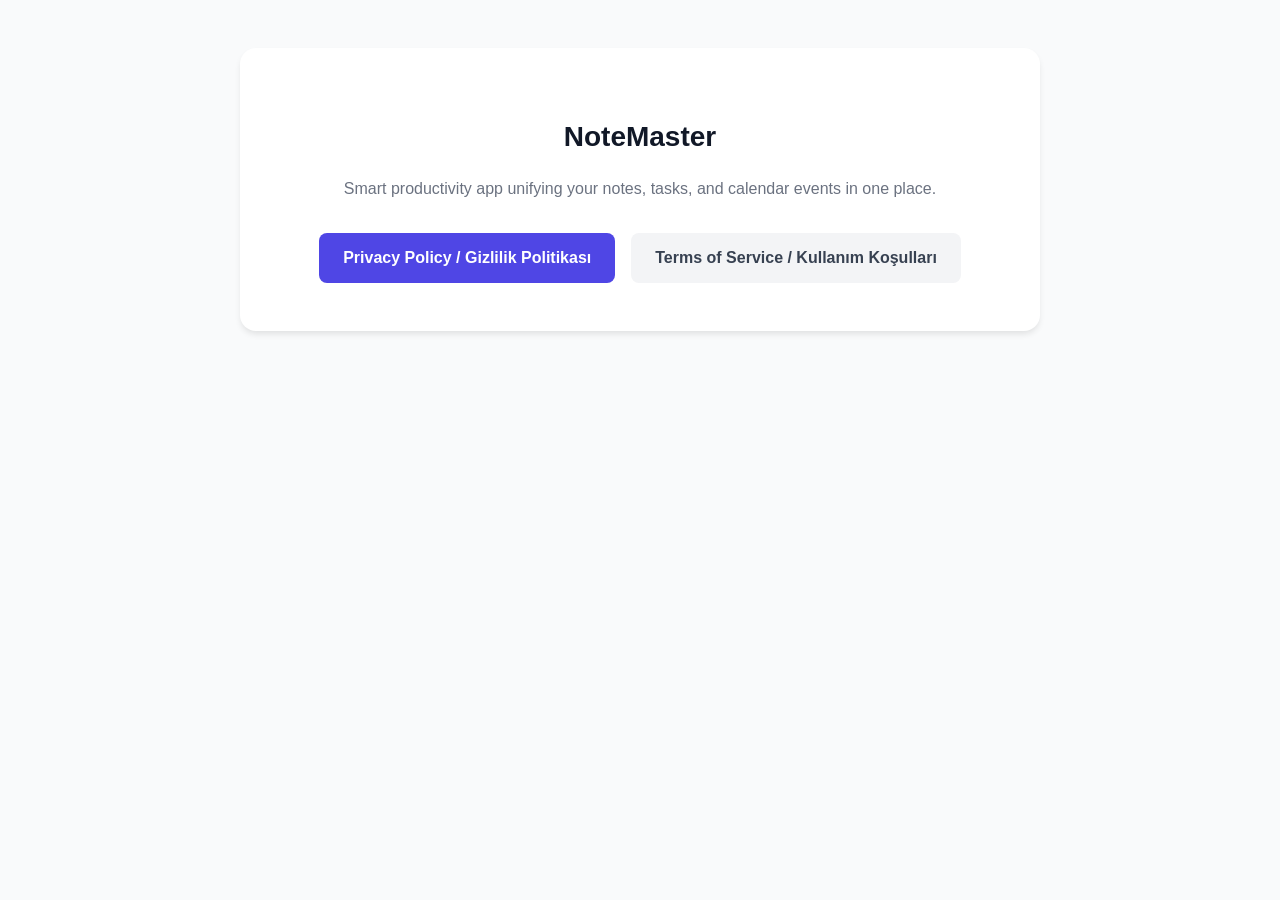
==== docs/index.html @ 87d6f3ce "Update index.html" ====
<!DOCTYPE html>
<html lang="en">
<head>
  <meta charset="UTF-8">
  <meta name="viewport" content="width=device-width, initial-scale=1.0">
  <title>NoteMaster - Smart Notes, Tasks & Agenda</title>
  <style>
    body {
      font-family: -apple-system, BlinkMacSystemFont, "Segoe UI", Roboto, Helvetica, Arial, sans-serif;
      line-height: 1.6;
      color: #1f2937;
      max-width: 800px;
      margin: 0 auto;
      padding: 48px 20px;
      background-color: #f9fafb;
      text-align: center;
    }
    .card {
      background: #ffffff;
      padding: 48px 32px;
      border-radius: 16px;
      box-shadow: 0 4px 6px -1px rgba(0, 0, 0, 0.1);
    }
    h1 { color: #111827; margin-bottom: 12px; font-size: 28px; }
    p { color: #6b7280; font-size: 16px; margin-bottom: 32px; }
    .links { display: flex; justify-content: center; gap: 16px; flex-wrap: wrap; }
    .btn {
      display: inline-block;
      padding: 12px 24px;
      background-color: #4f46e5;
      color: white;
      text-decoration: none;
      border-radius: 8px;
      font-weight: 600;
      transition: background-color 0.2s;
    }
    .btn:hover { background-color: #4338ca; }
    .btn-secondary {
      background-color: #f3f4f6;
      color: #374151;
    }
    .btn-secondary:hover { background-color: #e5e7eb; }
  </style>
  <meta name="google-site-verification" content="-3Xe3HSwgIaDczBloUhkmhwY2-dnIMFDBd6-uomDMtw" />
</head>
<body>
  <div class="card">
    <h1>NoteMaster</h1>
    <p>Smart productivity app unifying your notes, tasks, and calendar events in one place.</p>
    <div class="links">
      <a href="privacy.html" class="btn">Privacy Policy / Gizlilik Politikası</a>
      <a href="terms.html" class="btn btn-secondary">Terms of Service / Kullanım Koşulları</a>
    </div>
  </div>
</body>
</html>
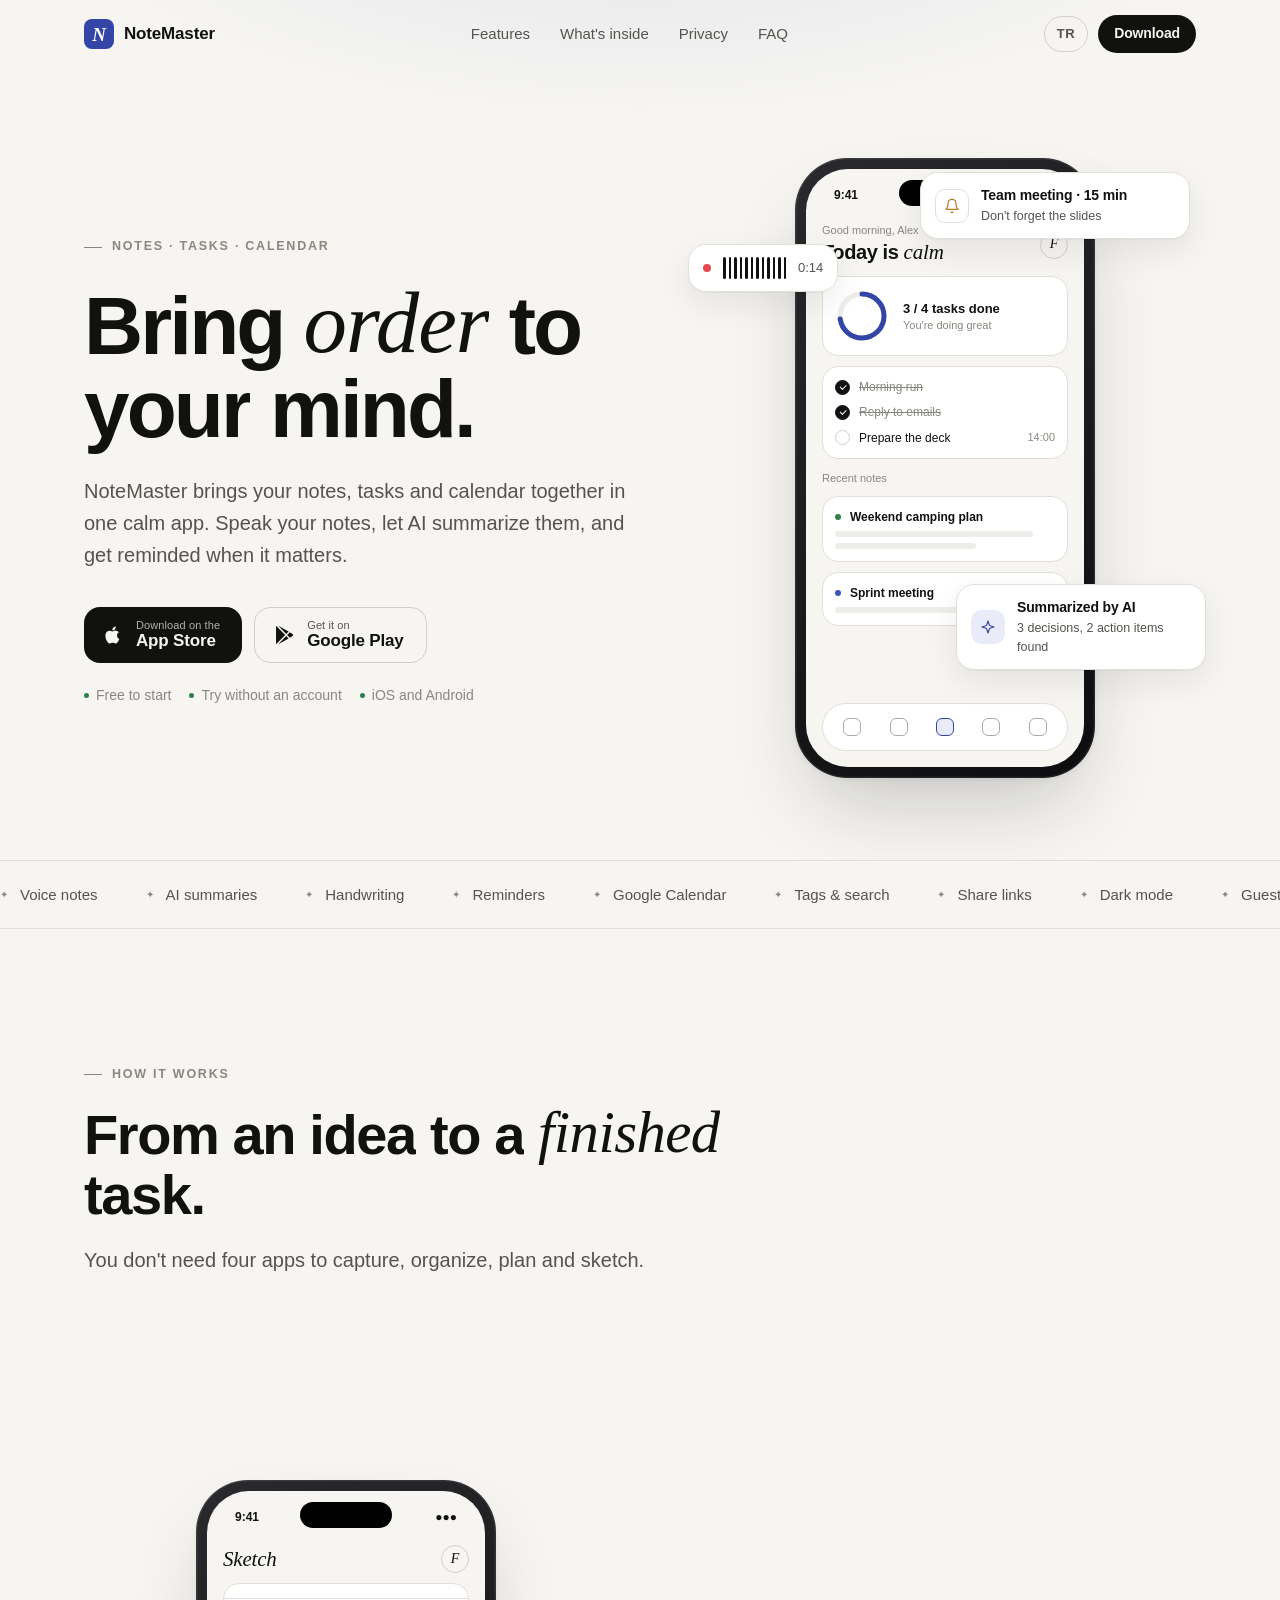
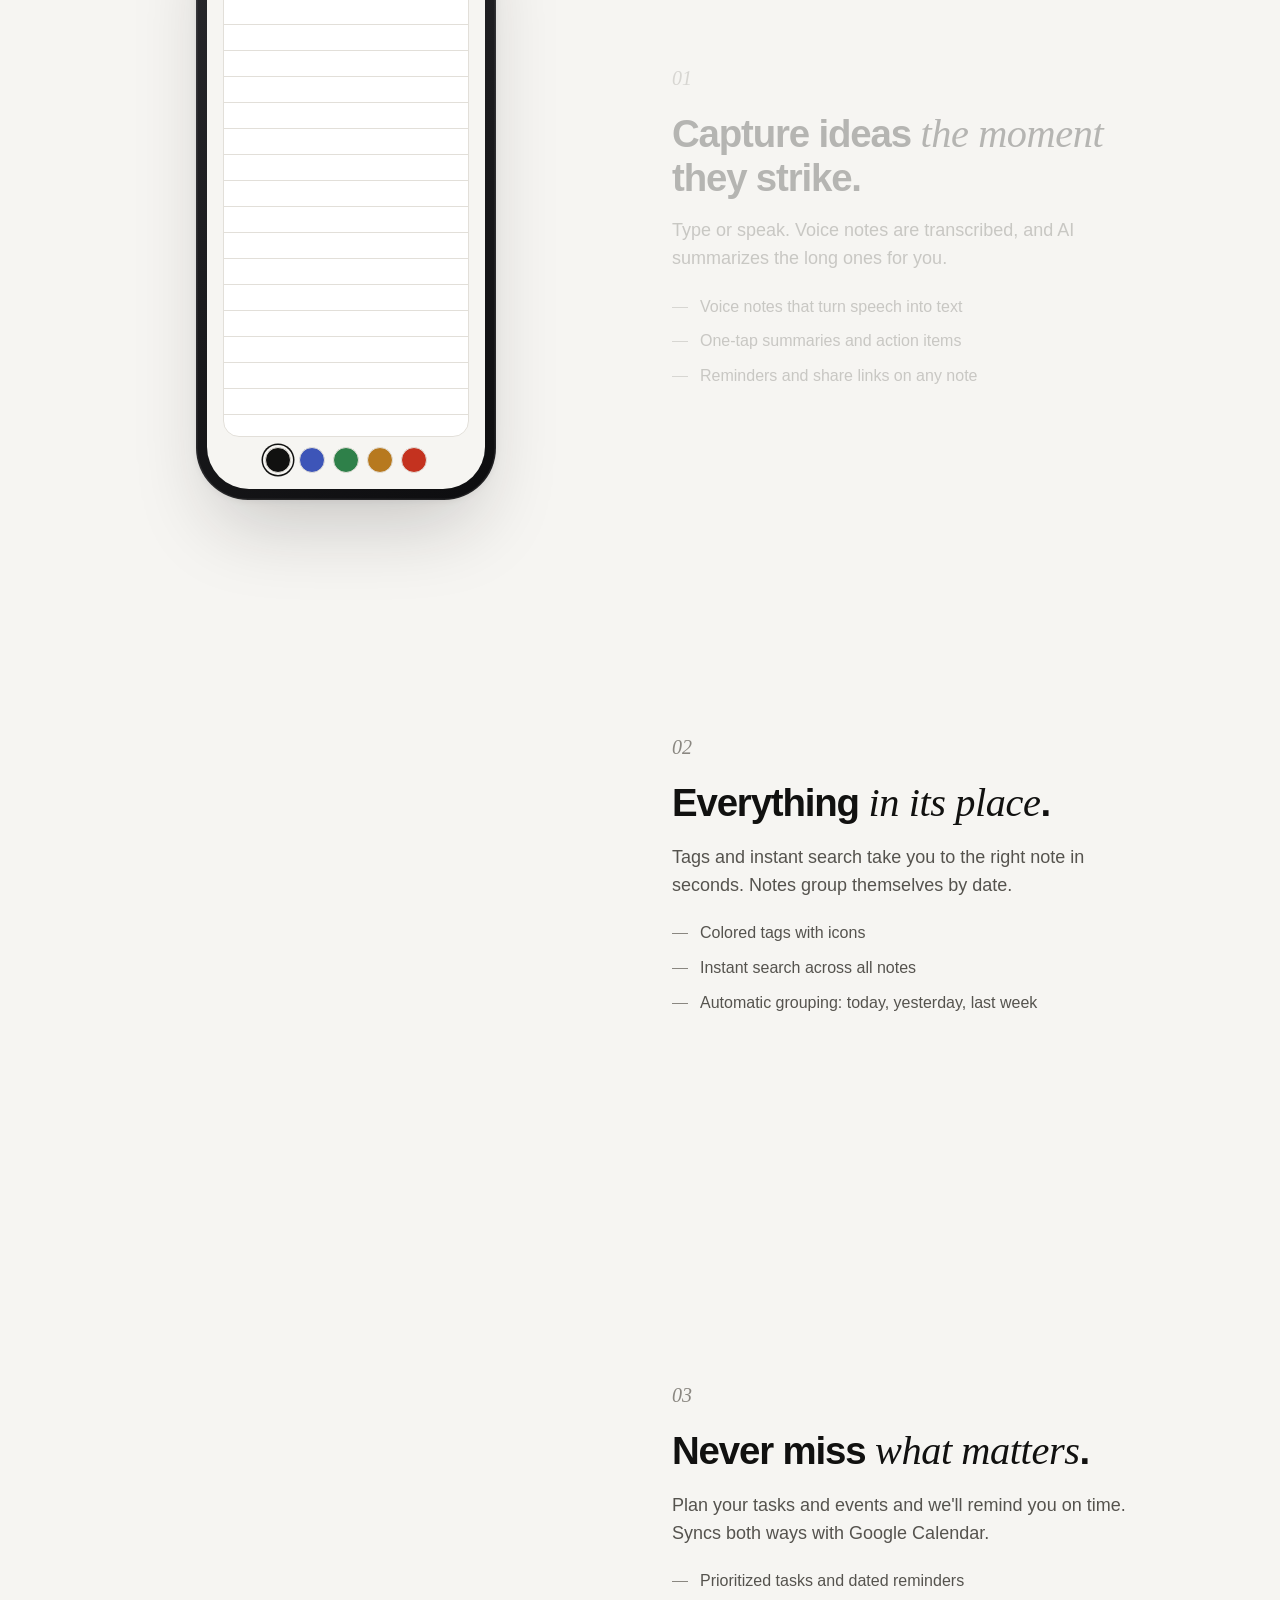
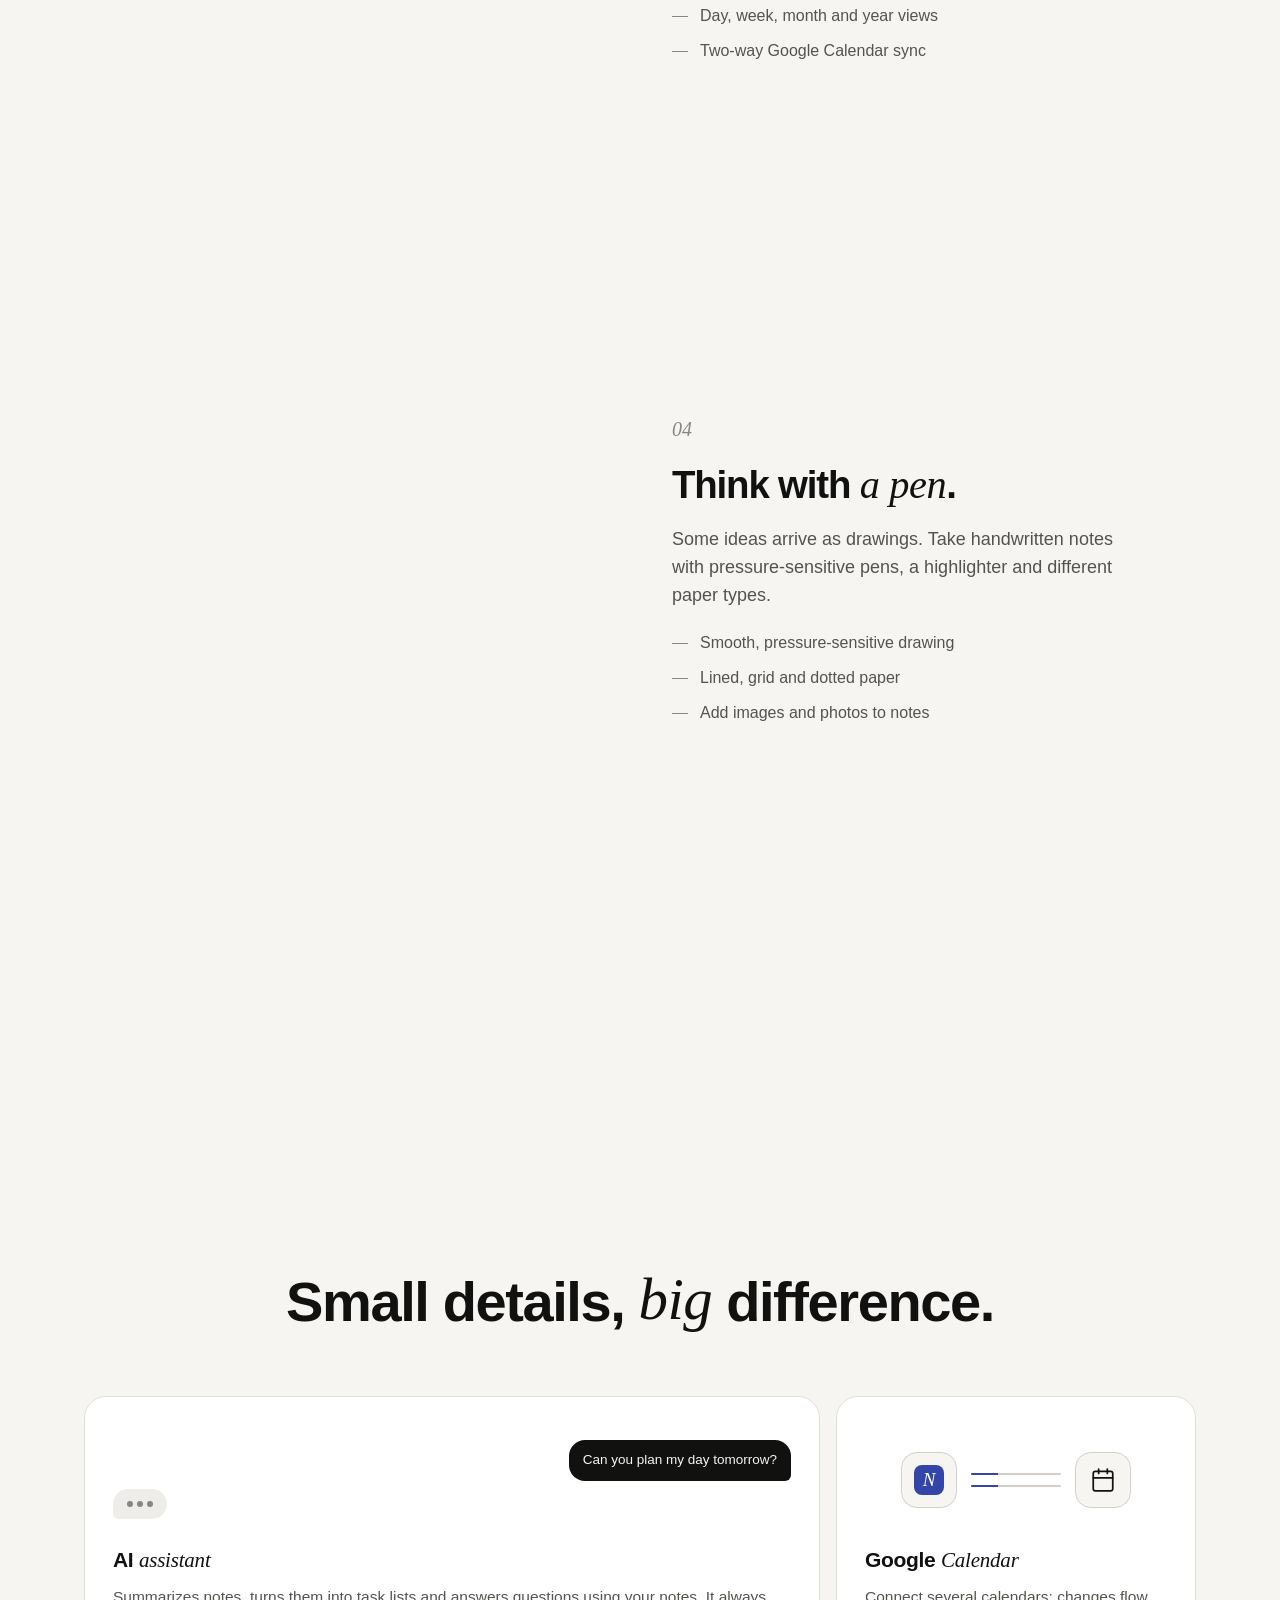
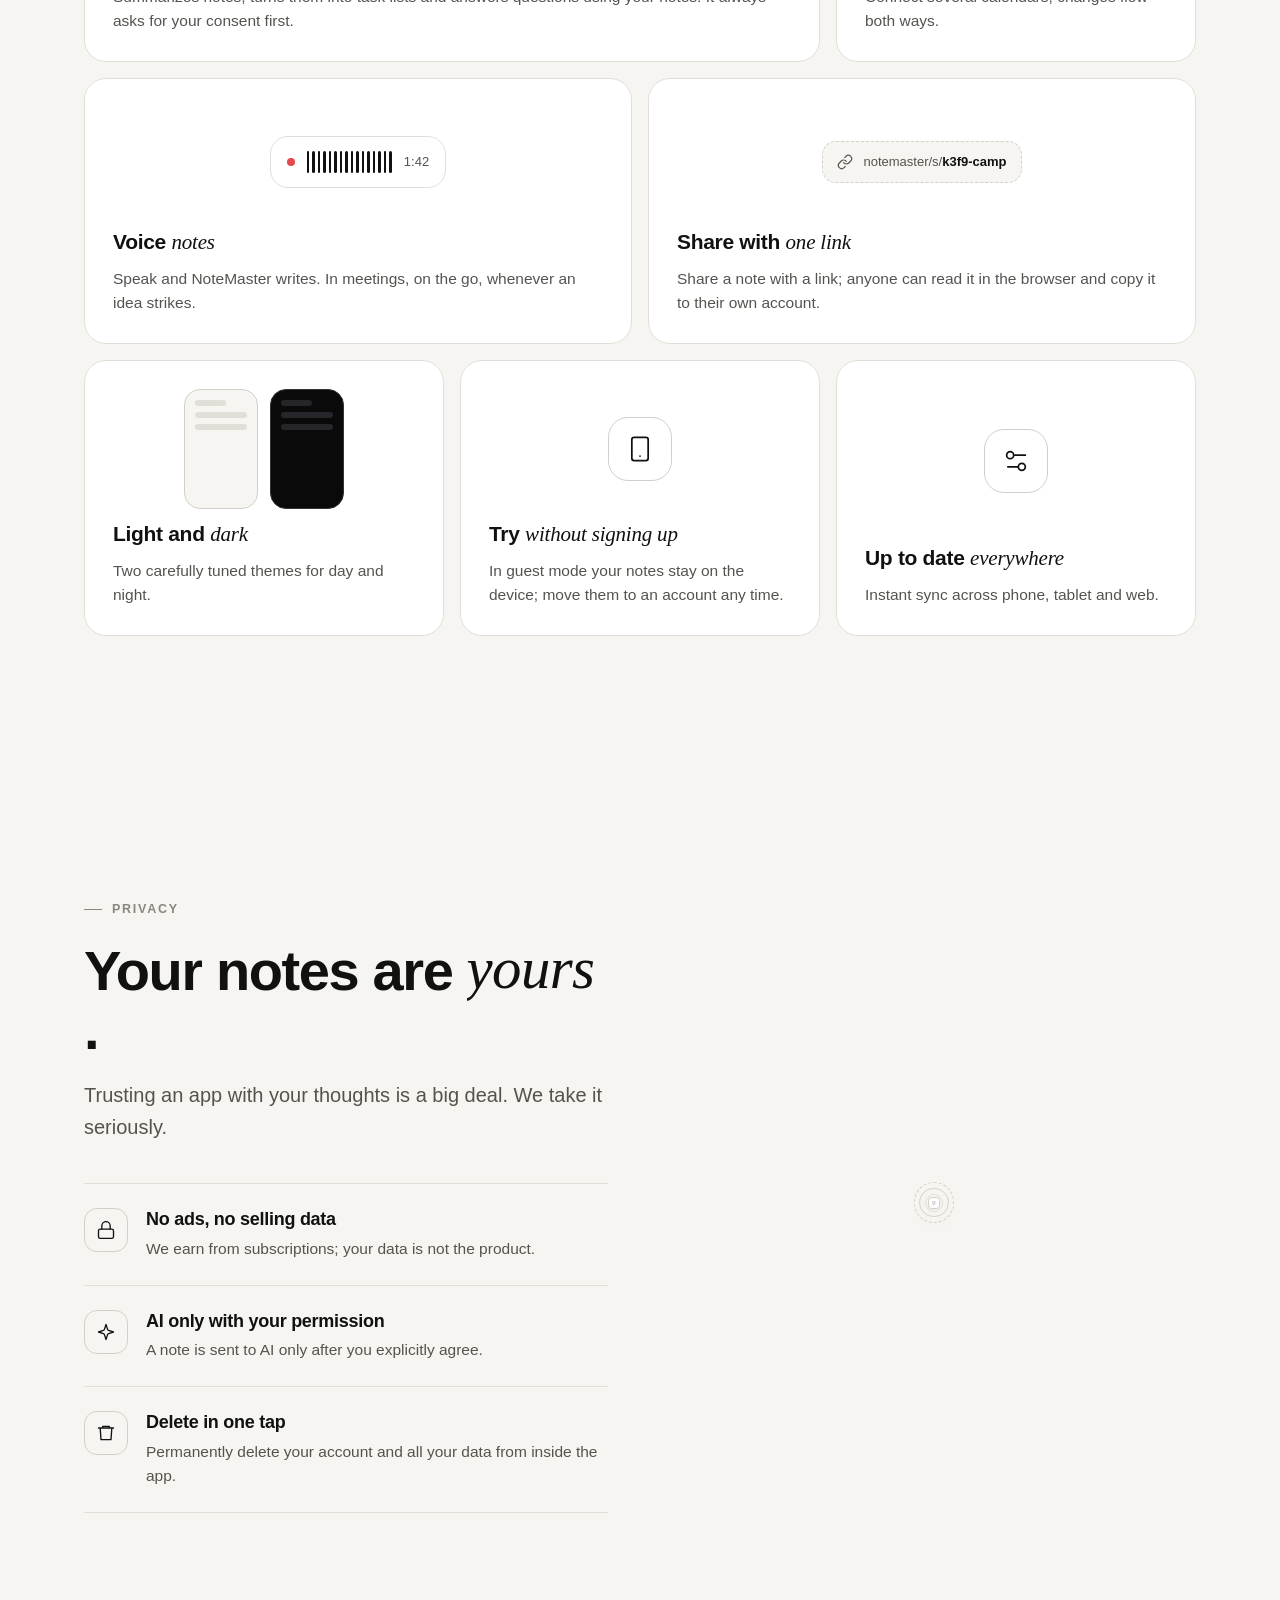
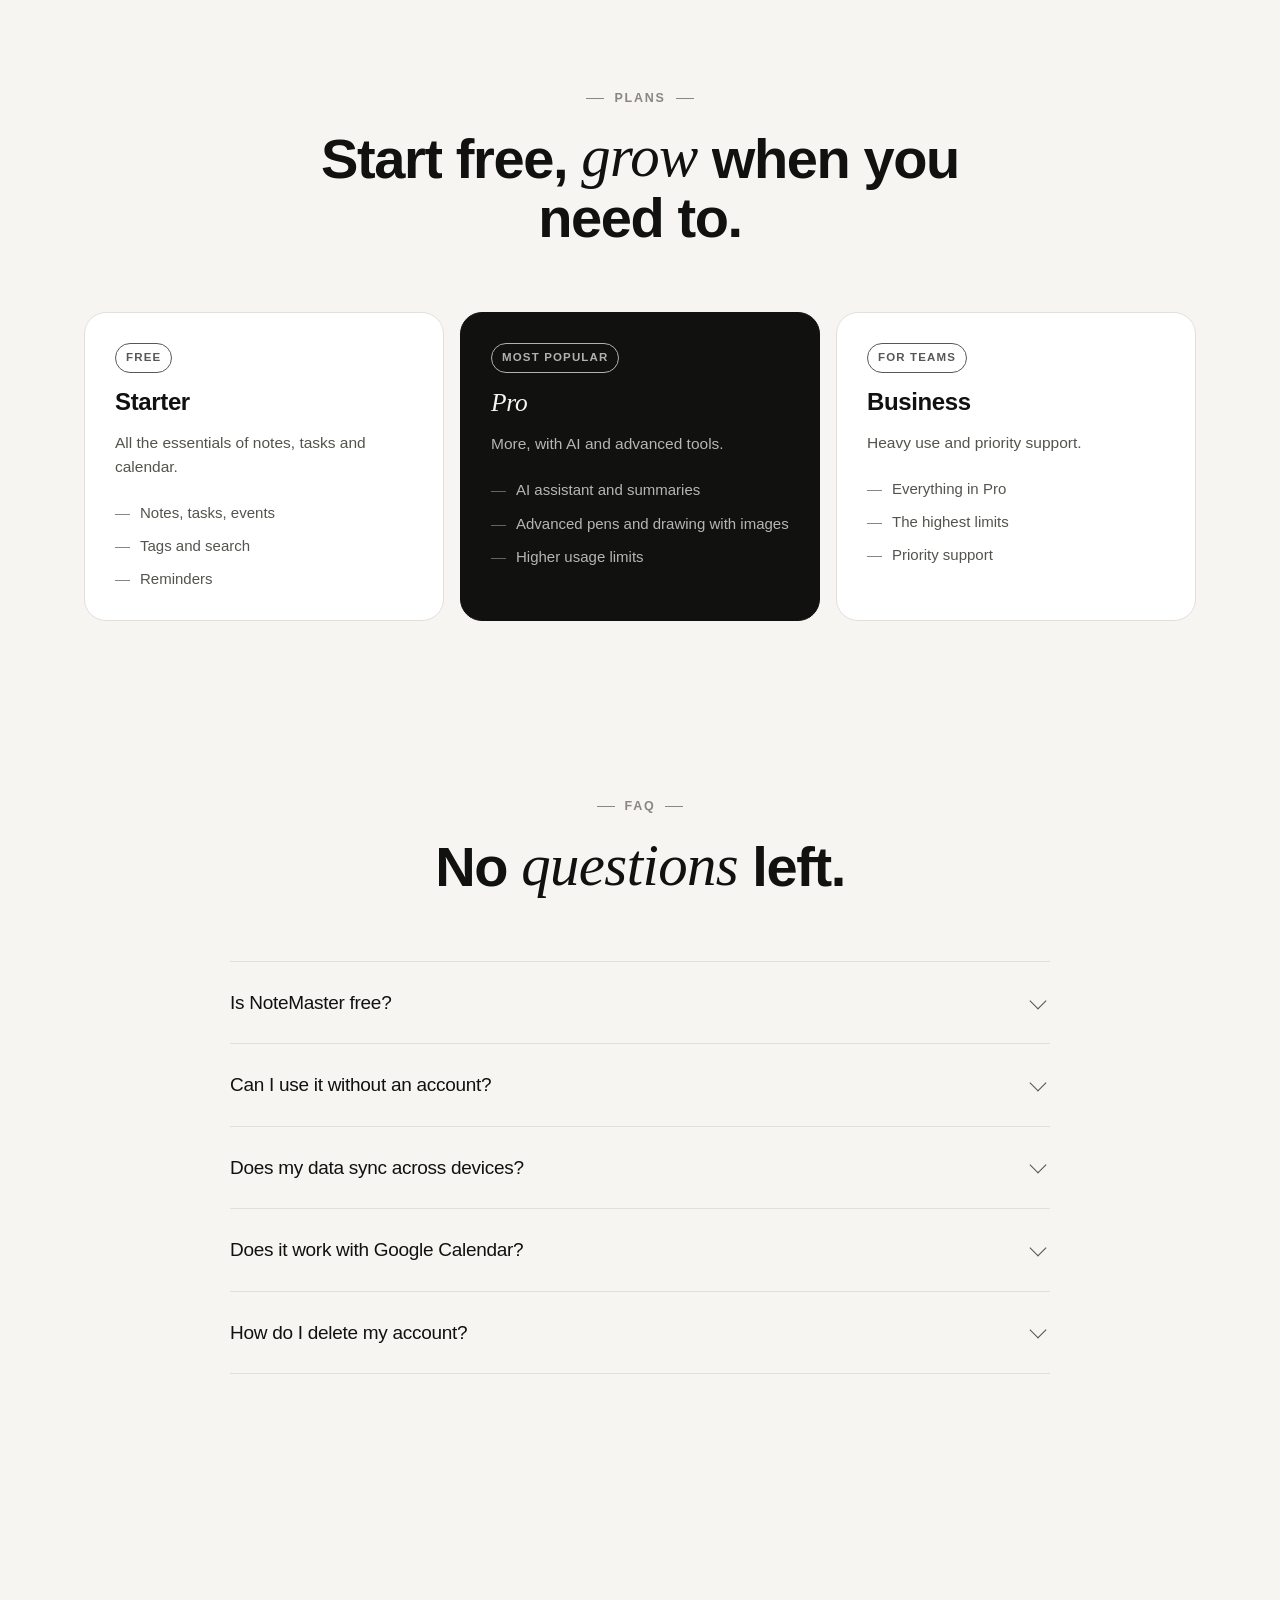
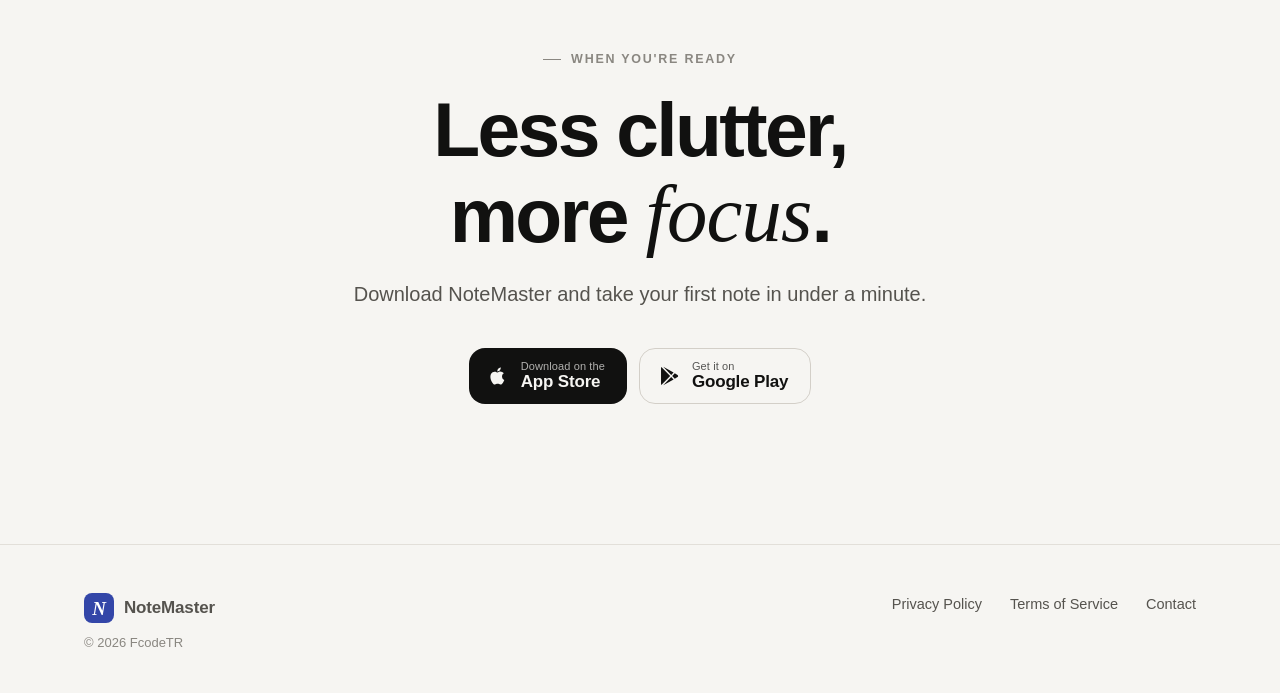
==== commit d9dc7386: "Redesign the landing page New animated, responsive NoteMaster homepage in the app's visual language:" ====
--- a/docs/index.html
+++ b/docs/index.html
@@ -1,56 +1,1095 @@
 <!DOCTYPE html>
-<html lang="en">
+<html lang="tr">
 <head>
-  <meta charset="UTF-8">
-  <meta name="viewport" content="width=device-width, initial-scale=1.0">
-  <title>NoteMaster - Smart Notes, Tasks & Agenda</title>
-  <style>
-    body {
-      font-family: -apple-system, BlinkMacSystemFont, "Segoe UI", Roboto, Helvetica, Arial, sans-serif;
-      line-height: 1.6;
-      color: #1f2937;
-      max-width: 800px;
-      margin: 0 auto;
-      padding: 48px 20px;
-      background-color: #f9fafb;
-      text-align: center;
-    }
-    .card {
-      background: #ffffff;
-      padding: 48px 32px;
-      border-radius: 16px;
-      box-shadow: 0 4px 6px -1px rgba(0, 0, 0, 0.1);
-    }
-    h1 { color: #111827; margin-bottom: 12px; font-size: 28px; }
-    p { color: #6b7280; font-size: 16px; margin-bottom: 32px; }
-    .links { display: flex; justify-content: center; gap: 16px; flex-wrap: wrap; }
-    .btn {
-      display: inline-block;
-      padding: 12px 24px;
-      background-color: #4f46e5;
-      color: white;
-      text-decoration: none;
-      border-radius: 8px;
-      font-weight: 600;
-      transition: background-color 0.2s;
-    }
-    .btn:hover { background-color: #4338ca; }
-    .btn-secondary {
-      background-color: #f3f4f6;
-      color: #374151;
-    }
-    .btn-secondary:hover { background-color: #e5e7eb; }
-  </style>
-  <meta name="google-site-verification" content="-3Xe3HSwgIaDczBloUhkmhwY2-dnIMFDBd6-uomDMtw" />
+<meta charset="UTF-8">
+<meta name="viewport" content="width=device-width, initial-scale=1, viewport-fit=cover">
+<title>NoteMaster — Notlar, görevler ve takvim tek yerde</title>
+<meta name="description" content="NoteMaster; notlarınızı, görevlerinizi ve takviminizi tek bir sade uygulamada toplar. Sesli not, yapay zekâ özetleri, el yazısı, hatırlatıcılar ve Google Takvim senkronizasyonu.">
+<meta name="theme-color" content="#F6F5F2" media="(prefers-color-scheme: light)">
+<meta name="theme-color" content="#0A0A0B" media="(prefers-color-scheme: dark)">
+<meta property="og:title" content="NoteMaster — Notlar, görevler ve takvim tek yerde">
+<meta property="og:description" content="Aklınızdakileri yakalayın, düzenleyin ve hiçbir şeyi kaçırmayın.">
+<meta property="og:type" content="website">
+<link rel="icon" href="data:image/svg+xml,%3Csvg xmlns='http://www.w3.org/2000/svg' viewBox='0 0 64 64'%3E%3Crect width='64' height='64' rx='16' fill='%233346A8'/%3E%3Ctext x='32' y='44' font-family='Georgia,serif' font-style='italic' font-size='34' fill='white' text-anchor='middle'%3EN%3C/text%3E%3C/svg%3E">
+<style>
+/* ─── Tokens ─────────────────────────────────────────────────────────────
+   Same palette as the app (constants/theme.ts): warm paper / near-black,
+   warm grays, one ink-blue accent, serif italic for emphasis. */
+:root {
+  --bg: #F6F5F2;
+  --bg-elev: #FFFFFF;
+  --surface: #FFFFFF;
+  --surface-2: #EFEDE9;
+  --text: #111110;
+  --text-soft: #55534E;
+  --text-faint: #8A8781;
+  --line: #E2DFD9;
+  --line-strong: #D3CFC8;
+  --accent: #3346A8;
+  --accent-soft: #E9ECF8;
+  --accent-text: #FFFFFF;
+  --sage: #2E8049;
+  --sand: #B7791F;
+  --clay: #C4321F;
+  --slate: #3D55B8;
+  --shadow: 0 1px 2px rgba(28,25,23,.04), 0 12px 32px rgba(28,25,23,.08);
+  --shadow-lg: 0 2px 6px rgba(28,25,23,.05), 0 40px 80px -20px rgba(28,25,23,.22);
+  --serif: "Iowan Old Style", "Palatino Linotype", Georgia, "Times New Roman", serif;
+  --sans: -apple-system, BlinkMacSystemFont, "SF Pro Text", "Segoe UI", Inter, Roboto, "Helvetica Neue", Arial, sans-serif;
+  --radius: 22px;
+  --max: 1160px;
+  --ease: cubic-bezier(.22, 1, .36, 1);
+}
+@media (prefers-color-scheme: dark) {
+  :root {
+    --bg: #0A0A0B;
+    --bg-elev: #111113;
+    --surface: #161618;
+    --surface-2: #1E1E21;
+    --text: #F5F4F2;
+    --text-soft: #B3B1AB;
+    --text-faint: #7F7D78;
+    --line: #26262A;
+    --line-strong: #333338;
+    --accent: #6E80E0;
+    --accent-soft: #171B33;
+    --accent-text: #FFFFFF;
+    --sage: #5FBF85;
+    --sand: #E0B45A;
+    --clay: #F07A6E;
+    --slate: #8C9BEB;
+    --shadow: 0 1px 2px rgba(0,0,0,.3), 0 12px 32px rgba(0,0,0,.35);
+    --shadow-lg: 0 2px 6px rgba(0,0,0,.3), 0 40px 80px -20px rgba(0,0,0,.7);
+  }
+}
+
+/* ─── Base ───────────────────────────────────────────────────────────── */
+*, *::before, *::after { box-sizing: border-box; }
+html { -webkit-text-size-adjust: 100%; scroll-behavior: smooth; }
+body {
+  margin: 0;
+  background: var(--bg);
+  color: var(--text);
+  font-family: var(--sans);
+  font-size: 17px;
+  line-height: 1.55;
+  -webkit-font-smoothing: antialiased;
+  text-rendering: optimizeLegibility;
+  overflow-x: hidden;
+}
+img, svg { display: block; max-width: 100%; }
+a { color: inherit; text-decoration: none; }
+em, .serif { font-family: var(--serif); font-style: italic; font-weight: 400; letter-spacing: -0.01em; }
+::selection { background: var(--accent); color: var(--accent-text); }
+:focus-visible { outline: 2px solid var(--accent); outline-offset: 3px; border-radius: 8px; }
+
+.wrap { width: 100%; max-width: var(--max); margin: 0 auto; padding: 0 24px; }
+.eyebrow {
+  display: inline-flex; align-items: center; gap: 10px;
+  font-size: 12.5px; font-weight: 600; letter-spacing: .14em; text-transform: uppercase;
+  color: var(--text-faint);
+}
+.eyebrow::before { content: ""; width: 18px; height: 1px; background: currentColor; }
+h1, h2, h3 { margin: 0; font-weight: 600; letter-spacing: -0.025em; }
+h1 { font-size: clamp(42px, 6.4vw, 84px); line-height: 1.02; letter-spacing: -0.035em; }
+h1 em { font-size: 1.06em; }
+h2 { font-size: clamp(32px, 4.4vw, 56px); line-height: 1.06; }
+h2 em { font-size: 1.05em; }
+h3 { font-size: 21px; line-height: 1.25; letter-spacing: -0.015em; }
+.lead { font-size: clamp(17px, 1.6vw, 20px); color: var(--text-soft); line-height: 1.6; max-width: 34em; }
+
+/* ─── Scroll progress ────────────────────────────────────────────────── */
+.progress {
+  position: fixed; inset: 0 0 auto 0; height: 2px; z-index: 60;
+  background: var(--accent); transform-origin: 0 50%; transform: scaleX(0);
+}
+
+/* ─── Nav ────────────────────────────────────────────────────────────── */
+.nav {
+  position: fixed; top: 0; left: 0; right: 0; z-index: 50;
+  transition: background .4s var(--ease), border-color .4s var(--ease), backdrop-filter .4s;
+  border-bottom: 1px solid transparent;
+}
+.nav.scrolled {
+  background: color-mix(in srgb, var(--bg) 82%, transparent);
+  -webkit-backdrop-filter: saturate(160%) blur(18px);
+  backdrop-filter: saturate(160%) blur(18px);
+  border-bottom-color: var(--line);
+}
+.nav .wrap { display: flex; align-items: center; justify-content: space-between; height: 68px; gap: 16px; }
+.brand { display: flex; align-items: center; gap: 10px; font-weight: 600; letter-spacing: -0.01em; font-size: 17px; }
+.mark {
+  width: 30px; height: 30px; border-radius: 8px; background: var(--accent); color: #fff;
+  display: grid; place-items: center; font-family: var(--serif); font-style: italic; font-size: 19px; line-height: 1;
+}
+.nav-links { display: flex; align-items: center; gap: 30px; font-size: 15px; color: var(--text-soft); }
+.nav-links a { transition: color .2s; }
+.nav-links a:hover { color: var(--text); }
+.nav-right { display: flex; align-items: center; gap: 10px; }
+.lang {
+  font: inherit; font-size: 13px; font-weight: 600; letter-spacing: .04em;
+  height: 36px; padding: 0 12px; border-radius: 18px; cursor: pointer;
+  background: transparent; color: var(--text-soft); border: 1px solid var(--line-strong);
+  transition: color .2s, border-color .2s;
+}
+.lang:hover { color: var(--text); border-color: var(--text-faint); }
+
+/* ─── Buttons ────────────────────────────────────────────────────────── */
+.btn {
+  display: inline-flex; align-items: center; justify-content: center; gap: 10px;
+  height: 52px; padding: 0 24px; border-radius: 26px; font-size: 16px; font-weight: 600;
+  letter-spacing: -0.01em; white-space: nowrap; cursor: pointer; border: 0;
+  transition: transform .35s var(--ease), background .25s, color .25s, border-color .25s, box-shadow .35s var(--ease);
+}
+.btn:active { transform: scale(.98); }
+.btn-primary { background: var(--text); color: var(--bg); }
+.btn-primary:hover { transform: translateY(-1px); box-shadow: var(--shadow); }
+.btn-ghost { background: transparent; color: var(--text); border: 1px solid var(--line-strong); }
+.btn-ghost:hover { border-color: var(--text-faint); }
+.btn-sm { height: 38px; padding: 0 16px; font-size: 14px; border-radius: 19px; }
+.store { height: 56px; padding: 0 22px 0 18px; border-radius: 16px; gap: 12px; text-align: left; }
+.store small { display: block; font-size: 11px; font-weight: 500; opacity: .7; letter-spacing: .01em; line-height: 1.1; }
+.store b { display: block; font-size: 17px; font-weight: 600; line-height: 1.15; letter-spacing: -0.01em; }
+.store svg { width: 22px; height: 22px; flex: none; }
+
+/* ─── Hero ───────────────────────────────────────────────────────────── */
+.hero { position: relative; padding: 148px 0 72px; overflow: hidden; }
+.hero::before {
+  /* one faint tone, like the onboarding wash */
+  content: ""; position: absolute; inset: -20% -10% auto; height: 80%;
+  background: radial-gradient(60% 60% at 50% 0%, color-mix(in srgb, var(--accent) 12%, transparent), transparent 70%);
+  pointer-events: none;
+}
+.hero-grid { position: relative; display: grid; grid-template-columns: 1.05fr .95fr; gap: 56px; align-items: center; }
+.hero h1 { margin: 22px 0 24px; }
+.hero .cta { display: flex; flex-wrap: wrap; gap: 12px; margin-top: 36px; }
+.hero-note { margin-top: 22px; font-size: 14px; color: var(--text-faint); display: flex; flex-wrap: wrap; gap: 8px 18px; }
+.hero-note span { display: inline-flex; align-items: center; gap: 7px; }
+.hero-note span::before { content: ""; width: 5px; height: 5px; border-radius: 50%; background: var(--sage); }
+
+.stage { position: relative; height: 640px; display: grid; place-items: center; }
+.stage .phone { will-change: transform; }
+
+/* floating cards around the hero phone */
+.float {
+  position: absolute; z-index: 3; background: var(--surface); border: 1px solid var(--line);
+  border-radius: 18px; box-shadow: var(--shadow); padding: 12px 14px;
+  display: flex; align-items: center; gap: 12px; font-size: 14px; will-change: transform;
+}
+.float .t { font-weight: 600; letter-spacing: -0.01em; }
+.float .s { color: var(--text-soft); font-size: 12.5px; }
+.f-rec { top: 96px; left: -6px; animation: drift 7s ease-in-out infinite; }
+.f-ai { bottom: 118px; right: -10px; animation: drift 8s ease-in-out -2s infinite; max-width: 250px; }
+.f-ai .ico { width: 34px; height: 34px; border-radius: 10px; background: var(--accent-soft); color: var(--accent); display: grid; place-items: center; flex: none; }
+.f-notif { top: 24px; right: 6px; width: 270px; animation: notif 7s var(--ease) infinite; }
+.f-notif .ico { width: 34px; height: 34px; border-radius: 10px; border: 1px solid var(--line); display: grid; place-items: center; color: var(--sand); flex: none; }
+@keyframes drift { 0%,100% { transform: translateY(-5px); } 50% { transform: translateY(5px); } }
+@keyframes notif {
+  0%, 8% { opacity: 0; transform: translateY(-18px) scale(.97); }
+  16%, 62% { opacity: 1; transform: none; }
+  72%, 100% { opacity: 0; transform: translateY(-10px); }
+}
+
+.rec-dot { width: 8px; height: 8px; border-radius: 50%; background: #E5484D; animation: blink 1.6s ease-in-out infinite; flex: none; }
+@keyframes blink { 50% { opacity: .25; } }
+.wave { display: flex; align-items: center; gap: 3px; height: 22px; }
+.wave i { width: 2.5px; height: 100%; border-radius: 2px; background: var(--text); transform-origin: 50% 50%; animation: wave 1s ease-in-out infinite; }
+.wave i:nth-child(2n) { animation-duration: .8s; }
+.wave i:nth-child(3n) { animation-duration: 1.25s; }
+.wave i:nth-child(4n+1) { animation-delay: -.3s; }
+.wave i:nth-child(5n) { animation-delay: -.6s; }
+@keyframes wave { 0%,100% { transform: scaleY(.25); } 50% { transform: scaleY(1); } }
+.mono { font-variant-numeric: tabular-nums; color: var(--text-soft); font-size: 13px; }
+
+/* ─── Phone mockup ───────────────────────────────────────────────────── */
+.phone {
+  position: relative; width: 300px; height: 620px; border-radius: 52px; padding: 11px;
+  background: linear-gradient(145deg, #2A2A2E, #0D0D0F);
+  box-shadow: var(--shadow-lg), inset 0 0 0 1.5px rgba(255,255,255,.08);
+}
+.phone::before { /* dynamic island */
+  content: ""; position: absolute; top: 22px; left: 50%; transform: translateX(-50%);
+  width: 92px; height: 26px; border-radius: 14px; background: #000; z-index: 5;
+}
+.screen {
+  position: relative; width: 100%; height: 100%; border-radius: 42px; overflow: hidden;
+  background: var(--bg); color: var(--text); font-size: 12px; line-height: 1.35;
+}
+.view {
+  position: absolute; inset: 0; padding: 54px 16px 16px; display: flex; flex-direction: column; gap: 10px;
+  opacity: 0; transform: translateY(14px) scale(.985);
+  transition: opacity .6s var(--ease), transform .6s var(--ease);
+}
+.view.on { opacity: 1; transform: none; }
+.sb { position: absolute; top: 18px; left: 28px; right: 28px; display: flex; justify-content: space-between; font-size: 12px; font-weight: 600; }
+.app-head { display: flex; align-items: center; justify-content: space-between; }
+.app-head .ttl { font-size: 20px; font-weight: 600; letter-spacing: -0.02em; }
+.app-head .ttl em { font-size: 1.05em; }
+.app-head .avatar { width: 28px; height: 28px; border-radius: 50%; border: 1px solid var(--line-strong); display: grid; place-items: center; font-family: var(--serif); font-style: italic; font-size: 14px; }
+.muted { color: var(--text-faint); font-size: 11px; }
+.card { background: var(--surface); border: 1px solid var(--line); border-radius: 16px; padding: 12px; }
+.row { display: flex; align-items: center; gap: 9px; }
+.chk { width: 15px; height: 15px; border-radius: 50%; border: 1.2px solid var(--line-strong); flex: none; display: grid; place-items: center; }
+.chk.done { background: var(--text); border-color: var(--text); }
+.chk.done::after { content: ""; width: 6px; height: 3.5px; border: solid var(--bg); border-width: 0 0 1.6px 1.6px; transform: rotate(-45deg) translate(1px, -1px); }
+.done-t { color: var(--text-faint); text-decoration: line-through; }
+.pill { display: inline-flex; align-items: center; gap: 5px; height: 22px; padding: 0 9px; border-radius: 11px; font-size: 10.5px; font-weight: 600; border: 1px solid var(--line); background: var(--surface); }
+.pill.on { background: var(--text); color: var(--bg); border-color: var(--text); }
+.dot { width: 6px; height: 6px; border-radius: 50%; flex: none; }
+.line { height: 6px; border-radius: 3px; background: var(--surface-2); }
+.tabbar {
+  margin-top: auto; height: 48px; border-radius: 24px; background: var(--surface); border: 1px solid var(--line);
+  display: flex; align-items: center; justify-content: space-around; padding: 0 6px;
+}
+.tabbar i { width: 18px; height: 18px; border-radius: 6px; border: 1.5px solid var(--text-faint); opacity: .7; }
+.tabbar i.on { border-color: var(--accent); background: var(--accent-soft); opacity: 1; }
+.ring { width: 54px; height: 54px; flex: none; }
+.ring circle { fill: none; stroke-width: 5; }
+.ring .bg { stroke: var(--surface-2); }
+.ring .fg { stroke: var(--accent); stroke-linecap: round; stroke-dasharray: 138; stroke-dashoffset: 138; transition: stroke-dashoffset 1.6s var(--ease) .3s; }
+.on .ring .fg, .ring.static .fg { stroke-dashoffset: 38; }
+.typing { height: 6px; border-radius: 3px; background: var(--text-soft); opacity: .55; width: 0; }
+.view.on .typing { animation: type 4.8s var(--ease) infinite; }
+.view.on .typing:nth-child(2) { animation-delay: .5s; }
+.view.on .typing:nth-child(3) { animation-delay: 1s; }
+.view.on .typing:nth-child(4) { animation-delay: 1.5s; }
+@keyframes type { 0% { width: 0; } 25%, 80% { width: var(--w, 90%); } 95%, 100% { width: 0; } }
+.week { display: grid; grid-template-columns: repeat(7, 1fr); gap: 4px; text-align: center; }
+.week div { padding: 6px 0; border-radius: 10px; font-size: 10px; color: var(--text-soft); }
+.week b { display: block; font-size: 13px; color: var(--text); font-weight: 600; }
+.week .today { background: var(--text); color: var(--bg); }
+.week .today b { color: var(--bg); }
+.event { border-left: 3px solid var(--c, var(--accent)); padding: 8px 10px; border-radius: 10px; background: var(--surface); border-top: 1px solid var(--line); border-right: 1px solid var(--line); border-bottom: 1px solid var(--line); }
+.canvas-paper {
+  flex: 1; border-radius: 16px; border: 1px solid var(--line);
+  background-color: var(--surface);
+  background-image: linear-gradient(var(--line) 1px, transparent 1px);
+  background-size: 100% 26px; background-position: 0 14px;
+  position: relative; overflow: hidden;
+}
+.ink path { fill: none; stroke: var(--text); stroke-width: 2.2; stroke-linecap: round; stroke-linejoin: round; stroke-dasharray: 600; stroke-dashoffset: 600; }
+.ink .hl { stroke: var(--sand); stroke-width: 10; opacity: .35; }
+.view.on .ink path { animation: draw 5.5s var(--ease) infinite; }
+.view.on .ink path:nth-child(2) { animation-delay: .8s; }
+.view.on .ink path:nth-child(3) { animation-delay: 1.6s; }
+@keyframes draw { 0% { stroke-dashoffset: 600; } 45%, 85% { stroke-dashoffset: 0; } 100% { stroke-dashoffset: 0; opacity: 0; } }
+.tools { display: flex; justify-content: center; gap: 8px; }
+.tools span { width: 26px; height: 26px; border-radius: 50%; border: 1px solid var(--line); background: var(--surface); }
+.tools span.sel { box-shadow: 0 0 0 2px var(--bg), 0 0 0 3.5px var(--text); }
+
+/* ─── Sections ───────────────────────────────────────────────────────── */
+section { position: relative; }
+.section { padding: 128px 0; }
+.section-head { max-width: 760px; margin-bottom: 64px; }
+.section-head h2 { margin: 18px 0 18px; }
+.center { text-align: center; margin-left: auto; margin-right: auto; }
+.center .eyebrow::after { content: ""; width: 18px; height: 1px; background: currentColor; }
+
+/* marquee of capabilities */
+.strip { border-top: 1px solid var(--line); border-bottom: 1px solid var(--line); padding: 22px 0; overflow: hidden; }
+.strip-track { display: flex; gap: 48px; width: max-content; animation: marquee 38s linear infinite; }
+.strip span { display: inline-flex; align-items: center; gap: 12px; font-size: 15px; color: var(--text-soft); white-space: nowrap; }
+.strip span::before { content: "✦"; font-size: 10px; color: var(--text-faint); }
+@keyframes marquee { to { transform: translateX(-50%); } }
+
+/* sticky story */
+.story { display: grid; grid-template-columns: 1fr 1fr; gap: 64px; }
+.story-phone { position: sticky; top: 0; height: 100vh; display: grid; place-items: center; }
+.story-steps { padding: 18vh 0; }
+.step { min-height: 72vh; display: flex; flex-direction: column; justify-content: center; max-width: 470px; opacity: .28; transition: opacity .6s var(--ease); }
+.step.active { opacity: 1; }
+.step .num { font-family: var(--serif); font-style: italic; font-size: 20px; color: var(--text-faint); margin-bottom: 18px; }
+.step h3 { font-size: clamp(28px, 3vw, 40px); line-height: 1.1; letter-spacing: -0.03em; margin-bottom: 18px; }
+.step h3 em { font-size: 1.05em; }
+.step p { color: var(--text-soft); font-size: 18px; margin: 0 0 22px; }
+.step ul { list-style: none; padding: 0; margin: 0; display: grid; gap: 10px; }
+.step li { display: flex; gap: 12px; color: var(--text-soft); font-size: 16px; }
+.step li::before { content: ""; flex: none; width: 16px; height: 1px; background: var(--text-faint); margin-top: 12px; }
+.step-phone { display: none; }
+
+/* bento */
+.bento { display: grid; grid-template-columns: repeat(6, 1fr); gap: 16px; }
+.tile {
+  grid-column: span 2; background: var(--surface); border: 1px solid var(--line); border-radius: var(--radius);
+  padding: 28px; min-height: 260px; display: flex; flex-direction: column; gap: 12px; overflow: hidden; position: relative;
+  transition: transform .5s var(--ease), box-shadow .5s var(--ease), border-color .3s;
+}
+.tile:hover { transform: translateY(-3px); box-shadow: var(--shadow); border-color: var(--line-strong); }
+.tile.wide { grid-column: span 3; }
+.tile.full { grid-column: span 4; }
+.tile h3 { margin-top: auto; }
+.tile p { margin: 0; color: var(--text-soft); font-size: 15.5px; }
+.tile .art { flex: 1; display: flex; align-items: center; justify-content: center; min-height: 110px; }
+.icon {
+  width: 44px; height: 44px; border-radius: 13px; border: 1px solid var(--line-strong);
+  display: grid; place-items: center; color: var(--text);
+}
+.icon svg { width: 20px; height: 20px; }
+
+.chat { width: 100%; display: grid; gap: 8px; font-size: 13.5px; }
+.bubble { padding: 10px 14px; border-radius: 16px; max-width: 85%; }
+.bubble.me { justify-self: end; background: var(--text); color: var(--bg); border-bottom-right-radius: 6px; }
+.bubble.ai { background: var(--surface-2); border-bottom-left-radius: 6px; }
+.bubble.ai b { font-weight: 600; }
+.typing-dots { display: inline-flex; gap: 4px; padding: 12px 14px; background: var(--surface-2); border-radius: 16px; border-bottom-left-radius: 6px; width: max-content; }
+.typing-dots i { width: 6px; height: 6px; border-radius: 50%; background: var(--text-faint); animation: bounce 1.2s ease-in-out infinite; }
+.typing-dots i:nth-child(2) { animation-delay: .15s; } .typing-dots i:nth-child(3) { animation-delay: .3s; }
+@keyframes bounce { 0%, 60%, 100% { transform: none; opacity: .5; } 30% { transform: translateY(-4px); opacity: 1; } }
+
+.sync { display: flex; align-items: center; gap: 14px; }
+.sync .node { width: 56px; height: 56px; border-radius: 16px; border: 1px solid var(--line-strong); display: grid; place-items: center; background: var(--bg); }
+.sync .track { width: 90px; height: 2px; background: var(--line-strong); position: relative; overflow: hidden; border-radius: 1px; }
+.sync .track::after { content: ""; position: absolute; inset: 0; width: 30%; background: var(--accent); animation: flow 1.8s var(--ease) infinite; }
+.sync .track.rev::after { animation-direction: reverse; animation-delay: .9s; }
+@keyframes flow { from { transform: translateX(-100%); } to { transform: translateX(340%); } }
+
+.modes { display: flex; gap: 12px; }
+.modes div { width: 74px; height: 120px; border-radius: 16px; border: 1px solid var(--line-strong); padding: 10px; display: grid; gap: 6px; align-content: start; }
+.modes .light { background: #F6F5F2; } .modes .dark { background: #0A0A0B; border-color: #333338; }
+.modes .light i { background: #E2DFD9; } .modes .dark i { background: #26262A; }
+.modes i { display: block; height: 6px; border-radius: 3px; }
+.modes i:first-child { width: 60%; }
+
+.share-link { display: flex; align-items: center; gap: 10px; padding: 10px 14px; border: 1px dashed var(--line-strong); border-radius: 14px; font-size: 13px; color: var(--text-soft); background: var(--bg); }
+.share-link b { color: var(--text); font-weight: 600; }
+
+/* privacy */
+.privacy { display: grid; grid-template-columns: 1fr 1fr; gap: 64px; align-items: center; }
+.points { display: grid; gap: 0; border-top: 1px solid var(--line); }
+.point { display: grid; grid-template-columns: 44px 1fr; gap: 18px; padding: 24px 0; border-bottom: 1px solid var(--line); }
+.point h3 { font-size: 18px; margin-bottom: 6px; }
+.point p { margin: 0; color: var(--text-soft); font-size: 15.5px; }
+.vault { position: relative; aspect-ratio: 1; max-width: 440px; margin: 0 auto; display: grid; place-items: center; }
+.vault .r { position: absolute; border-radius: 50%; border: 1px solid var(--line-strong); animation: spin 40s linear infinite; }
+.vault .r1 { inset: 0; border-style: dashed; }
+.vault .r2 { inset: 14%; animation-duration: 28s; animation-direction: reverse; }
+.vault .r3 { inset: 28%; border-color: var(--line); }
+.vault .core { width: 30%; aspect-ratio: 1; border-radius: 30%; background: var(--surface); border: 1px solid var(--line-strong); box-shadow: var(--shadow); display: grid; place-items: center; }
+.vault .core svg { width: 36%; height: 36%; color: var(--text); }
+.vault .sat { position: absolute; width: 40px; height: 40px; border-radius: 12px; background: var(--surface); border: 1px solid var(--line); display: grid; place-items: center; box-shadow: var(--shadow); }
+.vault .sat svg { width: 18px; height: 18px; }
+@keyframes spin { to { transform: rotate(360deg); } }
+
+/* plans */
+.plans { display: grid; grid-template-columns: repeat(3, 1fr); gap: 16px; }
+.plan { border: 1px solid var(--line); border-radius: var(--radius); padding: 30px; background: var(--surface); display: flex; flex-direction: column; gap: 14px; }
+.plan.feat { background: var(--text); color: var(--bg); border-color: var(--text); }
+.plan.feat p, .plan.feat li { color: color-mix(in srgb, var(--bg) 72%, transparent); }
+.plan h3 { font-size: 24px; }
+.plan h3 em { font-size: 1.06em; }
+.plan p { margin: 0; color: var(--text-soft); font-size: 15.5px; }
+.plan ul { list-style: none; padding: 0; margin: 8px 0 0; display: grid; gap: 10px; font-size: 15px; }
+.plan li { display: flex; gap: 10px; color: var(--text-soft); }
+.plan li::before { content: "—"; color: var(--text-faint); }
+.plan.feat li::before { color: inherit; opacity: .5; }
+.tag { align-self: flex-start; font-size: 11.5px; font-weight: 600; letter-spacing: .1em; text-transform: uppercase; padding: 5px 10px; border-radius: 999px; border: 1px solid currentColor; opacity: .7; }
+
+/* faq */
+.faq { max-width: 820px; margin: 0 auto; border-top: 1px solid var(--line); }
+.faq details { border-bottom: 1px solid var(--line); }
+.faq summary {
+  list-style: none; cursor: pointer; padding: 26px 48px 26px 0; position: relative;
+  font-size: 19px; font-weight: 500; letter-spacing: -0.015em;
+}
+.faq summary::-webkit-details-marker { display: none; }
+.faq summary::after {
+  content: ""; position: absolute; right: 6px; top: 50%; width: 12px; height: 12px; margin-top: -8px;
+  border: solid var(--text-soft); border-width: 0 1.5px 1.5px 0; transform: rotate(45deg); transition: transform .4s var(--ease);
+}
+.faq details[open] summary::after { transform: rotate(-135deg); margin-top: -2px; }
+.faq .ans { overflow: hidden; color: var(--text-soft); font-size: 16.5px; padding: 0 48px 26px 0; margin-top: -6px; }
+
+/* final cta */
+.final { text-align: center; padding: 140px 0; overflow: hidden; }
+.final h2 { font-size: clamp(40px, 6vw, 80px); letter-spacing: -0.035em; margin: 20px auto 22px; max-width: 14ch; }
+.final .cta { display: flex; justify-content: center; flex-wrap: wrap; gap: 12px; margin-top: 38px; }
+.final::before {
+  content: ""; position: absolute; inset: auto -10% -40% -10%; height: 80%;
+  background: radial-gradient(50% 50% at 50% 100%, color-mix(in srgb, var(--accent) 14%, transparent), transparent 70%);
+  pointer-events: none;
+}
+
+footer { border-top: 1px solid var(--line); padding: 48px 0 calc(40px + env(safe-area-inset-bottom)); font-size: 14.5px; color: var(--text-soft); }
+.foot { display: flex; justify-content: space-between; align-items: flex-start; flex-wrap: wrap; gap: 32px; }
+.foot-links { display: flex; gap: 28px; flex-wrap: wrap; }
+.foot-links a:hover { color: var(--text); }
+.foot small { display: block; margin-top: 10px; color: var(--text-faint); font-size: 13px; }
+
+/* ─── Reveal on scroll ───────────────────────────────────────────────── */
+.rv { opacity: 0; transform: translateY(26px); transition: opacity .9s var(--ease), transform .9s var(--ease); transition-delay: var(--d, 0s); }
+.rv.in { opacity: 1; transform: none; }
+.split .w { display: inline-block; overflow: hidden; vertical-align: bottom; padding-bottom: .08em; margin-bottom: -.08em; }
+.split .w > span { display: inline-block; transform: translateY(105%); transition: transform 1s var(--ease); transition-delay: calc(var(--i) * 45ms + var(--d, 0s)); }
+.split.in .w > span { transform: none; }
+
+/* ─── Responsive ─────────────────────────────────────────────────────── */
+@media (max-width: 1020px) {
+  .hero-grid { grid-template-columns: 1fr; gap: 24px; text-align: center; }
+  .hero .lead { margin: 0 auto; }
+  .hero .cta, .hero-note { justify-content: center; }
+  .stage { height: 600px; }
+  .story { grid-template-columns: 1fr; gap: 0; }
+  .story-phone { display: none; }
+  .story-steps { padding: 0; }
+  .step { min-height: auto; opacity: 1; max-width: 640px; margin: 0 auto; padding: 56px 0; align-items: center; text-align: center; }
+  .step ul { text-align: left; }
+  .step-phone { display: block; margin: 36px auto 0; transform: scale(.9); transform-origin: top center; margin-bottom: -50px; }
+  .step-phone .view { opacity: 1; transform: none; }
+  .bento { grid-template-columns: repeat(2, 1fr); }
+  .tile, .tile.wide, .tile.full { grid-column: span 1; }
+  .tile.full { grid-column: span 2; }
+  .privacy { grid-template-columns: 1fr; }
+  .vault { max-width: 340px; order: -1; }
+  .plans { grid-template-columns: 1fr; max-width: 520px; margin: 0 auto; }
+}
+@media (max-width: 720px) {
+  body { font-size: 16px; }
+  .nav-links { display: none; }
+  .hero { padding: 124px 0 40px; }
+  .section { padding: 92px 0; }
+  .section-head { margin-bottom: 44px; }
+  .stage { height: 560px; transform: scale(.92); }
+  .f-rec { left: 0; top: 70px; }
+  .f-ai { right: 0; bottom: 70px; max-width: 210px; }
+  .f-notif { right: 0; width: 240px; top: 6px; }
+  .bento { grid-template-columns: 1fr; }
+  .tile, .tile.wide, .tile.full { grid-column: span 1; }
+  .store { flex: 1 1 200px; justify-content: center; }
+  .final { padding: 100px 0; }
+}
+@media (max-width: 400px) {
+  .stage { transform: scale(.84); height: 520px; }
+  .f-notif { display: none; }
+}
+@media (prefers-reduced-motion: reduce) {
+  *, *::before, *::after { animation: none !important; transition: none !important; }
+  .rv, .split .w > span { opacity: 1; transform: none; }
+  .view.on .typing { width: var(--w, 90%); }
+  .ink path { stroke-dashoffset: 0; }
+}
+</style>
 </head>
 <body>
-  <div class="card">
-    <h1>NoteMaster</h1>
-    <p>Smart productivity app unifying your notes, tasks, and calendar events in one place.</p>
-    <div class="links">
-      <a href="privacy.html" class="btn">Privacy Policy / Gizlilik Politikası</a>
-      <a href="terms.html" class="btn btn-secondary">Terms of Service / Kullanım Koşulları</a>
-    </div>
-  </div>
+<div class="progress" aria-hidden="true"></div>
+
+<!-- ─── Nav ─────────────────────────────────────────────────────────── -->
+<header class="nav" id="nav">
+  <div class="wrap">
+    <a class="brand" href="#top" aria-label="NoteMaster">
+      <span class="mark" aria-hidden="true">N</span>NoteMaster
+    </a>
+    <nav class="nav-links" aria-label="Main">
+      <a href="#features" data-i18n="nav.features">Özellikler</a>
+      <a href="#more" data-i18n="nav.more">Neler var</a>
+      <a href="#privacy" data-i18n="nav.privacy">Gizlilik</a>
+      <a href="#faq" data-i18n="nav.faq">SSS</a>
+    </nav>
+    <div class="nav-right">
+      <button class="lang" id="lang" type="button" aria-label="Language">EN</button>
+      <a class="btn btn-primary btn-sm" href="#download" data-i18n="nav.cta">İndir</a>
+    </div>
+  </div>
+</header>
+
+<main id="top">
+<!-- ─── Hero ────────────────────────────────────────────────────────── -->
+<section class="hero">
+  <div class="wrap hero-grid">
+    <div>
+      <span class="eyebrow rv" data-i18n="hero.eyebrow">Notlar · Görevler · Takvim</span>
+      <h1 class="split" data-i18n-html="hero.title">Aklınızdakileri <em>düzene</em> sokun.</h1>
+      <p class="lead rv" style="--d:.35s" data-i18n="hero.lead">NoteMaster; notlarınızı, görevlerinizi ve takviminizi tek bir sade uygulamada toplar. Konuşarak not alın, yapay zekâya özetletin, zamanı gelince hatırlatalım.</p>
+      <div class="cta rv" style="--d:.5s" id="download">
+        <a class="btn btn-primary store" href="https://apps.apple.com/app/notemaster/id6740000000" rel="noopener">
+          <svg viewBox="0 0 24 24" fill="currentColor" aria-hidden="true"><path d="M16.37 12.62c-.02-2.35 1.92-3.48 2.01-3.54-1.1-1.6-2.8-1.82-3.4-1.84-1.45-.15-2.83.85-3.56.85-.74 0-1.87-.83-3.07-.81-1.58.02-3.04.92-3.85 2.33-1.64 2.85-.42 7.07 1.18 9.38.78 1.13 1.71 2.4 2.93 2.36 1.18-.05 1.62-.76 3.04-.76 1.42 0 1.82.76 3.06.74 1.27-.02 2.07-1.15 2.84-2.29.9-1.31 1.27-2.58 1.29-2.65-.03-.01-2.46-.95-2.47-3.77zM14.03 5.72c.65-.79 1.09-1.88.97-2.97-.94.04-2.07.62-2.74 1.41-.6.7-1.13 1.81-.99 2.88 1.04.08 2.11-.53 2.76-1.32z"/></svg>
+          <span><small data-i18n="store.apple.small">İndirin</small><b>App Store</b></span>
+        </a>
+        <a class="btn btn-ghost store" href="https://play.google.com/store/apps/details?id=com.fcodetr.notemaster" rel="noopener">
+          <svg viewBox="0 0 24 24" aria-hidden="true"><path fill="currentColor" d="M3.6 2.3c-.2.2-.3.6-.3 1v17.4c0 .4.1.8.3 1l9.7-9.7L3.6 2.3zm10.8 10.8 2.6 2.6-11.3 6.5 8.7-9.1zm0-2.2L5.7 1.8 17 8.3l-2.6 2.6zm3.9-1.8 3 1.7c.9.5.9 1.9 0 2.4l-3 1.7-2.8-2.9 2.8-2.9z"/></svg>
+          <span><small data-i18n="store.google.small">Edinin</small><b>Google Play</b></span>
+        </a>
+      </div>
+      <div class="hero-note rv" style="--d:.65s">
+        <span data-i18n="hero.n1">Ücretsiz başlayın</span>
+        <span data-i18n="hero.n2">Hesap olmadan deneyin</span>
+        <span data-i18n="hero.n3">iOS ve Android</span>
+      </div>
+    </div>
+
+    <div class="stage rv" style="--d:.2s" aria-hidden="true">
+      <div class="float f-notif">
+        <span class="ico"><svg width="16" height="16" viewBox="0 0 24 24" fill="none" stroke="currentColor" stroke-width="1.8" stroke-linecap="round" stroke-linejoin="round"><path d="M6 8a6 6 0 0 1 12 0c0 7 3 9 3 9H3s3-2 3-9"/><path d="M10.3 21a1.94 1.94 0 0 0 3.4 0"/></svg></span>
+        <div><div class="t" data-i18n="float.notifT">Ekip toplantısı · 15 dk</div><div class="s" data-i18n="float.notifS">Sunum dosyasını unutmayın</div></div>
+      </div>
+      <div class="float f-rec">
+        <span class="rec-dot"></span>
+        <span class="wave"><i></i><i></i><i></i><i></i><i></i><i></i><i></i><i></i><i></i><i></i><i></i><i></i></span>
+        <span class="mono">0:14</span>
+      </div>
+      <div class="float f-ai">
+        <span class="ico"><svg width="16" height="16" viewBox="0 0 24 24" fill="none" stroke="currentColor" stroke-width="1.8" stroke-linecap="round" stroke-linejoin="round"><path d="m12 3-1.9 5.8a2 2 0 0 1-1.3 1.3L3 12l5.8 1.9a2 2 0 0 1 1.3 1.3L12 21l1.9-5.8a2 2 0 0 1 1.3-1.3L21 12l-5.8-1.9a2 2 0 0 1-1.3-1.3Z"/></svg></span>
+        <div><div class="t" data-i18n="float.aiT">Yapay zekâ özetledi</div><div class="s" data-i18n="float.aiS">3 karar, 2 aksiyon maddesi çıkarıldı</div></div>
+      </div>
+
+      <div class="phone" id="heroPhone">
+        <div class="screen">
+          <div class="sb"><span>9:41</span><span>●●●</span></div>
+          <div class="view on">
+            <div class="app-head">
+              <div>
+                <div class="muted" data-i18n="ph.greeting">Günaydın, Fırat</div>
+                <div class="ttl" data-i18n-html="ph.today">Bugün <em>sakin</em></div>
+              </div>
+              <div class="avatar">F</div>
+            </div>
+            <div class="card row" style="gap:14px">
+              <svg class="ring static" viewBox="0 0 54 54"><circle class="bg" cx="27" cy="27" r="22"/><circle class="fg" cx="27" cy="27" r="22" transform="rotate(-90 27 27)"/></svg>
+              <div><div style="font-weight:600;font-size:13px" data-i18n="ph.progress">3 / 4 görev tamam</div><div class="muted" data-i18n="ph.progressS">Harika gidiyorsunuz</div></div>
+            </div>
+            <div class="card" style="display:grid;gap:9px">
+              <div class="row"><span class="chk done"></span><span class="done-t" data-i18n="ph.t1">Sabah koşusu</span></div>
+              <div class="row"><span class="chk done"></span><span class="done-t" data-i18n="ph.t2">E-postaları yanıtla</span></div>
+              <div class="row"><span class="chk"></span><span data-i18n="ph.t3">Sunumu hazırla</span><span class="muted" style="margin-left:auto">14:00</span></div>
+            </div>
+            <div class="muted" style="margin-top:2px" data-i18n="ph.recent">Son notlar</div>
+            <div class="card" style="display:grid;gap:6px">
+              <div class="row"><span class="dot" style="background:var(--sage)"></span><b style="font-weight:600" data-i18n="ph.n1">Hafta sonu kamp planı</b></div>
+              <div class="line" style="width:90%"></div><div class="line" style="width:64%"></div>
+            </div>
+            <div class="card" style="display:grid;gap:6px">
+              <div class="row"><span class="dot" style="background:var(--slate)"></span><b style="font-weight:600" data-i18n="ph.n2">Sprint toplantısı</b></div>
+              <div class="line" style="width:80%"></div>
+            </div>
+            <div class="tabbar"><i></i><i></i><i class="on"></i><i></i><i></i></div>
+          </div>
+        </div>
+      </div>
+    </div>
+  </div>
+</section>
+
+<!-- ─── Capability strip ────────────────────────────────────────────── -->
+<div class="strip" aria-hidden="true">
+  <div class="strip-track" id="strip"></div>
+</div>
+
+<!-- ─── Sticky story ────────────────────────────────────────────────── -->
+<section class="section" id="features">
+  <div class="wrap">
+    <div class="section-head">
+      <span class="eyebrow rv" data-i18n="story.eyebrow">Nasıl çalışır</span>
+      <h2 class="split" data-i18n-html="story.title">Bir fikirden <em>tamamlanmış</em> bir işe.</h2>
+      <p class="lead rv" data-i18n="story.lead">Yakalamak, düzenlemek, planlamak ve çizmek için dört ayrı uygulamaya gerek yok.</p>
+    </div>
+
+    <div class="story">
+      <div class="story-phone" aria-hidden="true">
+        <div class="phone" id="storyPhone">
+          <div class="screen" id="storyScreen"></div>
+        </div>
+      </div>
+
+      <div class="story-steps">
+        <article class="step" data-step="0">
+          <div class="num">01</div>
+          <h3 data-i18n-html="s1.title">Aklınıza geleni <em>anında</em> yakalayın.</h3>
+          <p data-i18n="s1.body">Yazarak ya da konuşarak not alın. Sesli notlarınız yazıya dökülür, uzun notları yapay zekâ sizin için özetler.</p>
+          <ul>
+            <li data-i18n="s1.l1">Konuşmayı yazıya çeviren sesli notlar</li>
+            <li data-i18n="s1.l2">Tek dokunuşla özet ve aksiyon maddeleri</li>
+            <li data-i18n="s1.l3">Notlara hatırlatıcı ve paylaşım linki</li>
+          </ul>
+          <div class="step-phone" aria-hidden="true"></div>
+        </article>
+        <article class="step" data-step="1">
+          <div class="num">02</div>
+          <h3 data-i18n-html="s2.title">Her şey <em>yerli yerinde</em>.</h3>
+          <p data-i18n="s2.body">Etiketler ve anlık arama sayesinde aradığınız nota saniyeler içinde ulaşırsınız. Notlar tarihe göre kendiliğinden gruplanır.</p>
+          <ul>
+            <li data-i18n="s2.l1">Renkli, simgeli etiketler</li>
+            <li data-i18n="s2.l2">Tüm notlarda anlık arama</li>
+            <li data-i18n="s2.l3">Bugün, dün, geçen hafta diye otomatik gruplama</li>
+          </ul>
+          <div class="step-phone" aria-hidden="true"></div>
+        </article>
+        <article class="step" data-step="2">
+          <div class="num">03</div>
+          <h3 data-i18n-html="s3.title">Hiçbir şeyi <em>kaçırmayın</em>.</h3>
+          <p data-i18n="s3.body">Görevlerinizi ve etkinliklerinizi planlayın; zamanı gelince bildirimle hatırlatalım. Google Takvim'inizle iki yönlü senkronize olur.</p>
+          <ul>
+            <li data-i18n="s3.l1">Öncelikli görevler ve tarihli hatırlatıcılar</li>
+            <li data-i18n="s3.l2">Gün, hafta, ay ve yıl görünümleri</li>
+            <li data-i18n="s3.l3">Google Takvim ile çift yönlü senkronizasyon</li>
+          </ul>
+          <div class="step-phone" aria-hidden="true"></div>
+        </article>
+        <article class="step" data-step="3">
+          <div class="num">04</div>
+          <h3 data-i18n-html="s4.title">Kalemle <em>düşünün</em>.</h3>
+          <p data-i18n="s4.body">Bazı fikirler çizerek gelir. Basınca duyarlı kalemler, fosforlu kalem ve farklı kâğıt türleriyle el yazısı notlar alın.</p>
+          <ul>
+            <li data-i18n="s4.l1">Kaleme duyarlı, akıcı çizim</li>
+            <li data-i18n="s4.l2">Çizgili, kareli ve noktalı kâğıtlar</li>
+            <li data-i18n="s4.l3">Notlara resim ve fotoğraf ekleme</li>
+          </ul>
+          <div class="step-phone" aria-hidden="true"></div>
+        </article>
+      </div>
+    </div>
+  </div>
+</section>
+
+<!-- ─── Bento ───────────────────────────────────────────────────────── -->
+<section class="section" id="more" style="padding-top:40px">
+  <div class="wrap">
+    <div class="section-head center">
+      <span class="eyebrow rv" data-i18n="more.eyebrow">Neler var</span>
+      <h2 class="split" data-i18n-html="more.title">Küçük detaylar, <em>büyük</em> fark.</h2>
+    </div>
+
+    <div class="bento">
+      <div class="tile full rv">
+        <div class="art">
+          <div class="chat" id="chat">
+            <div class="bubble me" data-i18n="ai.q">Yarın için bir plan çıkarır mısın?</div>
+            <div class="typing-dots"><i></i><i></i><i></i></div>
+          </div>
+        </div>
+        <h3 data-i18n-html="ai.title">Yapay zekâ <em>asistanı</em></h3>
+        <p data-i18n="ai.body">Notlarınızı özetler, görev listesine çevirir, sorularınızı notlarınıza bakarak yanıtlar. Kullanmadan önce her zaman onayınızı sorar.</p>
+      </div>
+
+      <div class="tile rv" style="--d:.08s">
+        <div class="art"><div class="sync">
+          <div class="node"><span class="mark" style="width:30px;height:30px">N</span></div>
+          <div style="display:grid;gap:10px"><div class="track"></div><div class="track rev"></div></div>
+          <div class="node"><svg width="26" height="26" viewBox="0 0 24 24" fill="none" stroke="currentColor" stroke-width="1.6" stroke-linecap="round" stroke-linejoin="round"><rect x="3" y="4" width="18" height="18" rx="2"/><path d="M16 2v4M8 2v4M3 10h18"/></svg></div>
+        </div></div>
+        <h3 data-i18n-html="gc.title">Google <em>Takvim</em></h3>
+        <p data-i18n="gc.body">Birden fazla takvimi bağlayın; değişiklikler iki yöne de akar.</p>
+      </div>
+
+      <div class="tile wide rv">
+        <div class="art">
+          <div class="card row" style="gap:12px;padding:14px 16px;border-radius:18px">
+            <span class="rec-dot"></span>
+            <span class="wave"><i></i><i></i><i></i><i></i><i></i><i></i><i></i><i></i><i></i><i></i><i></i><i></i><i></i><i></i><i></i><i></i></span>
+            <span class="mono">1:42</span>
+          </div>
+        </div>
+        <h3 data-i18n-html="voice.title">Sesli <em>notlar</em></h3>
+        <p data-i18n="voice.body">Konuşun, NoteMaster yazsın. Toplantıda, yolda, aklınıza bir şey geldiği her an.</p>
+      </div>
+
+      <div class="tile wide rv" style="--d:.08s">
+        <div class="art"><div class="share-link">
+          <svg width="16" height="16" viewBox="0 0 24 24" fill="none" stroke="currentColor" stroke-width="1.8" stroke-linecap="round" stroke-linejoin="round"><path d="M10 13a5 5 0 0 0 7.54.54l3-3a5 5 0 0 0-7.07-7.07l-1.72 1.71"/><path d="M14 11a5 5 0 0 0-7.54-.54l-3 3a5 5 0 0 0 7.07 7.07l1.71-1.71"/></svg>
+          <span>notemaster/s/<b>k3f9-camp</b></span>
+        </div></div>
+        <h3 data-i18n-html="share.title">Tek linkle <em>paylaşın</em></h3>
+        <p data-i18n="share.body">Bir notu bağlantıyla paylaşın; alan kişi tarayıcıda okur, isterse kendi hesabına kopyalar.</p>
+      </div>
+
+      <div class="tile rv">
+        <div class="art"><div class="modes"><div class="light"><i></i><i></i><i></i></div><div class="dark"><i></i><i></i><i></i></div></div></div>
+        <h3 data-i18n-html="dark.title">Açık ve <em>koyu</em></h3>
+        <p data-i18n="dark.body">Gece ve gündüz için özenle ayarlanmış iki tema.</p>
+      </div>
+
+      <div class="tile rv" style="--d:.08s">
+        <div class="art"><div class="icon" style="width:64px;height:64px;border-radius:20px"><svg viewBox="0 0 24 24" fill="none" stroke="currentColor" stroke-width="1.5" stroke-linecap="round" stroke-linejoin="round" style="width:28px;height:28px"><rect x="5" y="2" width="14" height="20" rx="2"/><path d="M12 18h.01"/></svg></div></div>
+        <h3 data-i18n-html="guest.title">Hesapsız <em>deneyin</em></h3>
+        <p data-i18n="guest.body">Misafir modunda notlarınız cihazda kalır; istediğinizde hesaba taşıyın.</p>
+      </div>
+
+      <div class="tile rv" style="--d:.16s">
+        <div class="art"><div class="icon" style="width:64px;height:64px;border-radius:20px"><svg viewBox="0 0 24 24" fill="none" stroke="currentColor" stroke-width="1.5" stroke-linecap="round" stroke-linejoin="round" style="width:28px;height:28px"><path d="M20 7h-9M14 17H5"/><circle cx="17" cy="17" r="3"/><circle cx="7" cy="7" r="3"/></svg></div></div>
+        <h3 data-i18n-html="sync.title">Her cihazda <em>güncel</em></h3>
+        <p data-i18n="sync.body">Telefon, tablet ve web arasında anlık senkronizasyon.</p>
+      </div>
+    </div>
+  </div>
+</section>
+
+<!-- ─── Privacy ─────────────────────────────────────────────────────── -->
+<section class="section" id="privacy">
+  <div class="wrap privacy">
+    <div>
+      <div class="section-head" style="margin-bottom:40px">
+        <span class="eyebrow rv" data-i18n="pv.eyebrow">Gizlilik</span>
+        <h2 class="split" data-i18n-html="pv.title">Notlarınız <em>sizindir</em>.</h2>
+        <p class="lead rv" data-i18n="pv.lead">Düşüncelerinizi bir uygulamaya emanet etmek güven ister. Bunu ciddiye alıyoruz.</p>
+      </div>
+      <div class="points">
+        <div class="point rv">
+          <div class="icon"><svg viewBox="0 0 24 24" fill="none" stroke="currentColor" stroke-width="1.6" stroke-linecap="round" stroke-linejoin="round"><rect x="3" y="11" width="18" height="11" rx="2"/><path d="M7 11V7a5 5 0 0 1 10 0v4"/></svg></div>
+          <div><h3 data-i18n="pv.p1t">Reklam yok, veri satışı yok</h3><p data-i18n="pv.p1">Gelirimiz aboneliklerden gelir; verileriniz bir ürün değildir.</p></div>
+        </div>
+        <div class="point rv" style="--d:.08s">
+          <div class="icon"><svg viewBox="0 0 24 24" fill="none" stroke="currentColor" stroke-width="1.6" stroke-linecap="round" stroke-linejoin="round"><path d="m12 3-1.9 5.8a2 2 0 0 1-1.3 1.3L3 12l5.8 1.9a2 2 0 0 1 1.3 1.3L12 21l1.9-5.8a2 2 0 0 1 1.3-1.3L21 12l-5.8-1.9a2 2 0 0 1-1.3-1.3Z"/></svg></div>
+          <div><h3 data-i18n="pv.p2t">Yapay zekâ sizin izninizle</h3><p data-i18n="pv.p2">Bir not yapay zekâya ancak siz açıkça onay verdiğinizde gönderilir.</p></div>
+        </div>
+        <div class="point rv" style="--d:.16s">
+          <div class="icon"><svg viewBox="0 0 24 24" fill="none" stroke="currentColor" stroke-width="1.6" stroke-linecap="round" stroke-linejoin="round"><path d="M3 6h18M8 6V4h8v2M19 6l-1 14H6L5 6"/></svg></div>
+          <div><h3 data-i18n="pv.p3t">Tek dokunuşla silin</h3><p data-i18n="pv.p3">Hesabınızı ve tüm verilerinizi uygulamanın içinden kalıcı olarak silebilirsiniz.</p></div>
+        </div>
+      </div>
+    </div>
+    <div class="vault rv" aria-hidden="true">
+      <div class="r r1"></div><div class="r r2"></div><div class="r r3"></div>
+      <div class="core"><svg viewBox="0 0 24 24" fill="none" stroke="currentColor" stroke-width="1.5" stroke-linecap="round" stroke-linejoin="round"><path d="M12 22s8-4 8-10V5l-8-3-8 3v7c0 6 8 10 8 10z"/></svg></div>
+    </div>
+  </div>
+</section>
+
+<!-- ─── Plans ───────────────────────────────────────────────────────── -->
+<section class="section" style="padding-top:40px">
+  <div class="wrap">
+    <div class="section-head center">
+      <span class="eyebrow rv" data-i18n="pl.eyebrow">Planlar</span>
+      <h2 class="split" data-i18n-html="pl.title">Ücretsiz başlayın, <em>gerekirse</em> büyüyün.</h2>
+    </div>
+    <div class="plans">
+      <div class="plan rv">
+        <span class="tag" data-i18n="pl.f.tag">Ücretsiz</span>
+        <h3 data-i18n-html="pl.f.title">Başlangıç</h3>
+        <p data-i18n="pl.f.body">Not, görev ve takvimin tüm temelleri.</p>
+        <ul><li data-i18n="pl.f.l1">Notlar, görevler, etkinlikler</li><li data-i18n="pl.f.l2">Etiketler ve arama</li><li data-i18n="pl.f.l3">Hatırlatıcılar</li></ul>
+      </div>
+      <div class="plan feat rv" style="--d:.08s">
+        <span class="tag" data-i18n="pl.p.tag">En çok tercih edilen</span>
+        <h3 data-i18n-html="pl.p.title"><em>Pro</em></h3>
+        <p data-i18n="pl.p.body">Yapay zekâ ve gelişmiş araçlarla daha fazlası.</p>
+        <ul><li data-i18n="pl.p.l1">Yapay zekâ asistanı ve özetler</li><li data-i18n="pl.p.l2">Gelişmiş kalemler ve resimli çizim</li><li data-i18n="pl.p.l3">Daha yüksek kullanım limitleri</li></ul>
+      </div>
+      <div class="plan rv" style="--d:.16s">
+        <span class="tag" data-i18n="pl.b.tag">Ekipler için</span>
+        <h3 data-i18n-html="pl.b.title">Business</h3>
+        <p data-i18n="pl.b.body">Yoğun kullanım ve öncelikli destek.</p>
+        <ul><li data-i18n="pl.b.l1">Pro'daki her şey</li><li data-i18n="pl.b.l2">En yüksek limitler</li><li data-i18n="pl.b.l3">Öncelikli destek</li></ul>
+      </div>
+    </div>
+  </div>
+</section>
+
+<!-- ─── FAQ ─────────────────────────────────────────────────────────── -->
+<section class="section" id="faq" style="padding-top:40px">
+  <div class="wrap">
+    <div class="section-head center">
+      <span class="eyebrow rv" data-i18n="faq.eyebrow">Sıkça sorulanlar</span>
+      <h2 class="split" data-i18n-html="faq.title">Aklınızda <em>soru</em> kalmasın.</h2>
+    </div>
+    <div class="faq">
+      <details class="rv"><summary data-i18n="faq.q1">NoteMaster ücretsiz mi?</summary><div class="ans" data-i18n="faq.a1">Evet. Notlar, görevler, takvim ve hatırlatıcılar ücretsiz plana dahildir. Yapay zekâ asistanı ve gelişmiş araçlar Pro ve Business planlarındadır.</div></details>
+      <details class="rv"><summary data-i18n="faq.q2">Hesap açmadan kullanabilir miyim?</summary><div class="ans" data-i18n="faq.a2">Evet. Misafir modunda notlarınız yalnızca cihazınızda saklanır. Daha sonra hesap oluşturduğunuzda notlarınızı hesabınıza taşıyabilirsiniz.</div></details>
+      <details class="rv"><summary data-i18n="faq.q3">Verilerim cihazlarım arasında senkronize olur mu?</summary><div class="ans" data-i18n="faq.a3">Hesapla giriş yaptığınızda notlarınız, görevleriniz ve etkinlikleriniz tüm cihazlarınızda güncel kalır.</div></details>
+      <details class="rv"><summary data-i18n="faq.q4">Google Takvim ile çalışıyor mu?</summary><div class="ans" data-i18n="faq.a4">Evet. Bir veya birden fazla Google Takvim'i bağlayabilirsiniz; etkinlikler iki yönlü senkronize olur.</div></details>
+      <details class="rv"><summary data-i18n="faq.q5">Hesabımı nasıl silerim?</summary><div class="ans" data-i18n="faq.a5">Uygulamada Ayarlar → Profil → Hesabı sil adımlarıyla hesabınızı ve tüm verilerinizi kalıcı olarak silebilirsiniz.</div></details>
+    </div>
+  </div>
+</section>
+
+<!-- ─── Final CTA ───────────────────────────────────────────────────── -->
+<section class="final">
+  <div class="wrap">
+    <span class="eyebrow rv" data-i18n="fin.eyebrow">Hazır olduğunuzda</span>
+    <h2 class="split" data-i18n-html="fin.title">Daha az dağınıklık, daha çok <em>odak</em>.</h2>
+    <p class="lead rv center" data-i18n="fin.lead">NoteMaster'ı indirin, ilk notunuzu bir dakikadan kısa sürede alın.</p>
+    <div class="cta rv">
+      <a class="btn btn-primary store" href="https://apps.apple.com/app/notemaster/id6740000000" rel="noopener">
+        <svg viewBox="0 0 24 24" fill="currentColor" aria-hidden="true"><path d="M16.37 12.62c-.02-2.35 1.92-3.48 2.01-3.54-1.1-1.6-2.8-1.82-3.4-1.84-1.45-.15-2.83.85-3.56.85-.74 0-1.87-.83-3.07-.81-1.58.02-3.04.92-3.85 2.33-1.64 2.85-.42 7.07 1.18 9.38.78 1.13 1.71 2.4 2.93 2.36 1.18-.05 1.62-.76 3.04-.76 1.42 0 1.82.76 3.06.74 1.27-.02 2.07-1.15 2.84-2.29.9-1.31 1.27-2.58 1.29-2.65-.03-.01-2.46-.95-2.47-3.77zM14.03 5.72c.65-.79 1.09-1.88.97-2.97-.94.04-2.07.62-2.74 1.41-.6.7-1.13 1.81-.99 2.88 1.04.08 2.11-.53 2.76-1.32z"/></svg>
+        <span><small data-i18n="store.apple.small">İndirin</small><b>App Store</b></span>
+      </a>
+      <a class="btn btn-ghost store" href="https://play.google.com/store/apps/details?id=com.fcodetr.notemaster" rel="noopener">
+        <svg viewBox="0 0 24 24" aria-hidden="true"><path fill="currentColor" d="M3.6 2.3c-.2.2-.3.6-.3 1v17.4c0 .4.1.8.3 1l9.7-9.7L3.6 2.3zm10.8 10.8 2.6 2.6-11.3 6.5 8.7-9.1zm0-2.2L5.7 1.8 17 8.3l-2.6 2.6zm3.9-1.8 3 1.7c.9.5.9 1.9 0 2.4l-3 1.7-2.8-2.9 2.8-2.9z"/></svg>
+        <span><small data-i18n="store.google.small">Edinin</small><b>Google Play</b></span>
+      </a>
+    </div>
+  </div>
+</section>
+</main>
+
+<footer>
+  <div class="wrap foot">
+    <div>
+      <a class="brand" href="#top"><span class="mark" aria-hidden="true">N</span>NoteMaster</a>
+      <small>© <span id="year">2026</span> FcodeTR</small>
+    </div>
+    <nav class="foot-links" aria-label="Footer">
+      <a href="privacy.html" data-i18n="ft.privacy">Gizlilik Politikası</a>
+      <a href="terms.html" data-i18n="ft.terms">Kullanım Koşulları</a>
+      <a href="mailto:fcodetr@gmail.com" data-i18n="ft.contact">İletişim</a>
+    </nav>
+  </div>
+</footer>
+
+<!-- Screens shown in the sticky story phone (and inline on mobile). -->
+<template id="screens">
+  <div class="view" data-screen="0">
+    <div class="app-head"><div><div class="muted" data-i18n="sc0.k">Yeni not</div><div class="ttl" data-i18n="sc0.t">Toplantı notları</div></div><div class="avatar">F</div></div>
+    <div class="card" style="display:grid;gap:9px;padding:14px">
+      <div class="typing" style="--w:92%"></div><div class="typing" style="--w:78%"></div><div class="typing" style="--w:86%"></div><div class="typing" style="--w:48%"></div>
+    </div>
+    <div class="card row" style="gap:10px">
+      <span class="rec-dot"></span>
+      <span class="wave" style="height:18px"><i></i><i></i><i></i><i></i><i></i><i></i><i></i><i></i><i></i><i></i><i></i><i></i><i></i><i></i></span>
+      <span class="mono" style="margin-left:auto">0:14</span>
+    </div>
+    <div class="card" style="background:var(--accent-soft);border-color:transparent;display:grid;gap:6px">
+      <div style="font-weight:600;color:var(--accent);font-size:11px;letter-spacing:.08em;text-transform:uppercase" data-i18n="sc0.ai">Yapay zekâ özeti</div>
+      <div class="row"><span class="dot" style="background:var(--accent)"></span><span data-i18n="sc0.a1">Lansman tarihi 12 Kasım</span></div>
+      <div class="row"><span class="dot" style="background:var(--accent)"></span><span data-i18n="sc0.a2">Ayşe tasarımı cuma teslim edecek</span></div>
+    </div>
+    <div class="tabbar"><i></i><i class="on"></i><i></i><i></i><i></i></div>
+  </div>
+  <div class="view" data-screen="1">
+    <div class="app-head"><div class="ttl" data-i18n-html="sc1.t"><em>Notlar</em></div><div class="avatar">F</div></div>
+    <div class="card row" style="padding:9px 12px;border-radius:14px"><svg width="13" height="13" viewBox="0 0 24 24" fill="none" stroke="currentColor" stroke-width="2"><circle cx="11" cy="11" r="7"/><path d="m21 21-4.3-4.3"/></svg><span class="muted" style="font-size:12px" data-i18n="sc1.s">toplantı</span></div>
+    <div class="row" style="flex-wrap:wrap;gap:6px"><span class="pill on" data-i18n="sc1.all">Tümü</span><span class="pill"><span class="dot" style="background:var(--slate)"></span><span data-i18n="sc1.work">İş</span></span><span class="pill"><span class="dot" style="background:var(--sage)"></span><span data-i18n="sc1.personal">Kişisel</span></span><span class="pill"><span class="dot" style="background:var(--sand)"></span><span data-i18n="sc1.ideas">Fikirler</span></span></div>
+    <div class="muted" data-i18n="sc1.today">Bugün</div>
+    <div class="card" style="display:grid;gap:6px"><div class="row"><span class="dot" style="background:var(--slate)"></span><b style="font-weight:600" data-i18n="sc1.n1">Sprint toplantısı</b></div><div class="line" style="width:88%"></div><div class="line" style="width:60%"></div></div>
+    <div class="card" style="display:grid;gap:6px"><div class="row"><span class="dot" style="background:var(--slate)"></span><b style="font-weight:600" data-i18n="sc1.n2">Müşteri toplantısı</b></div><div class="line" style="width:76%"></div></div>
+    <div class="muted" data-i18n="sc1.yday">Dün</div>
+    <div class="card" style="display:grid;gap:6px"><div class="row"><span class="dot" style="background:var(--sand)"></span><b style="font-weight:600" data-i18n="sc1.n3">Toplantı odası fikirleri</b></div><div class="line" style="width:82%"></div></div>
+    <div class="tabbar"><i></i><i class="on"></i><i></i><i></i><i></i></div>
+  </div>
+  <div class="view" data-screen="2">
+    <div class="app-head"><div class="ttl" data-i18n-html="sc2.t"><em>Takvim</em></div><div class="avatar">F</div></div>
+    <div class="week"></div>
+    <div class="event" style="--c:var(--accent)"><b style="font-weight:600" data-i18n="sc2.e1">Ekip toplantısı</b><div class="muted">10:00 – 11:00</div></div>
+    <div class="event" style="--c:var(--sage)"><b style="font-weight:600" data-i18n="sc2.e2">Öğle yemeği · Deniz</b><div class="muted">12:30</div></div>
+    <div class="card" style="display:grid;gap:9px">
+      <div class="row"><span class="chk done"></span><span class="done-t" data-i18n="sc2.t1">Raporu gönder</span></div>
+      <div class="row"><span class="chk"></span><span data-i18n="sc2.t2">Sunumu hazırla</span><span class="pill" style="margin-left:auto;height:18px;font-size:9.5px;color:var(--clay)" data-i18n="sc2.high">Yüksek</span></div>
+    </div>
+    <div class="card row" style="gap:10px">
+      <span style="width:28px;height:28px;border-radius:8px;border:1px solid var(--line);display:grid;place-items:center;color:var(--sand)"><svg width="13" height="13" viewBox="0 0 24 24" fill="none" stroke="currentColor" stroke-width="2"><path d="M6 8a6 6 0 0 1 12 0c0 7 3 9 3 9H3s3-2 3-9"/></svg></span>
+      <div><b style="font-weight:600" data-i18n="sc2.r">Hatırlatıcı · 14:00</b><div class="muted" data-i18n="sc2.rs">Sunumu hazırla</div></div>
+    </div>
+    <div class="tabbar"><i></i><i></i><i></i><i class="on"></i><i></i></div>
+  </div>
+  <div class="view" data-screen="3">
+    <div class="app-head"><div class="ttl" data-i18n-html="sc3.t"><em>Çizim</em></div><div class="avatar">F</div></div>
+    <div class="canvas-paper">
+      <svg class="ink" viewBox="0 0 260 360" preserveAspectRatio="xMidYMin meet" style="width:100%;height:100%">
+        <path class="hl" d="M24 78 C 70 74, 130 80, 196 76"/>
+        <path d="M28 70 c6-18 14-22 18-6 s4 20 10 4 s8-16 14-2 c4 10 8 8 12 -2 M96 66 c10-4 20-4 24 2 c4 6-6 10-12 6 c-6-4 0-12 10-10 c8 2 10 8 18 2 M148 60 l2 14 M144 66 l10 0 M162 68 c4-10 14-10 16 0 c2 8-8 10-12 4"/>
+        <path d="M30 130 l40 0 M30 160 c20 -10 40 10 60 0 s40 -10 60 0 M40 210 c0 -30 60 -30 60 0 c0 30 -60 30 -60 0 z M120 196 l60 -22 l-8 -8 M180 174 l-10 12"/>
+      </svg>
+    </div>
+    <div class="tools"><span class="sel" style="background:var(--text)"></span><span style="background:var(--slate)"></span><span style="background:var(--sage)"></span><span style="background:var(--sand)"></span><span style="background:var(--clay)"></span></div>
+  </div>
+</template>
+
+<script>
+(() => {
+  // ── Copy (TR / EN) ──────────────────────────────────────────────────
+  const EN = {
+    'nav.features': 'Features', 'nav.more': "What's inside", 'nav.privacy': 'Privacy', 'nav.faq': 'FAQ', 'nav.cta': 'Download',
+    'hero.eyebrow': 'Notes · Tasks · Calendar',
+    'hero.title': 'Bring <em>order</em> to your mind.',
+    'hero.lead': 'NoteMaster brings your notes, tasks and calendar together in one calm app. Speak your notes, let AI summarize them, and get reminded when it matters.',
+    'store.apple.small': 'Download on the', 'store.google.small': 'Get it on',
+    'hero.n1': 'Free to start', 'hero.n2': 'Try without an account', 'hero.n3': 'iOS and Android',
+    'float.notifT': 'Team meeting · 15 min', 'float.notifS': "Don't forget the slides",
+    'float.aiT': 'Summarized by AI', 'float.aiS': '3 decisions, 2 action items found',
+    'ph.greeting': 'Good morning, Alex', 'ph.today': 'Today is <em>calm</em>', 'ph.progress': '3 / 4 tasks done', 'ph.progressS': "You're doing great",
+    'ph.t1': 'Morning run', 'ph.t2': 'Reply to emails', 'ph.t3': 'Prepare the deck', 'ph.recent': 'Recent notes',
+    'ph.n1': 'Weekend camping plan', 'ph.n2': 'Sprint meeting',
+    'story.eyebrow': 'How it works', 'story.title': 'From an idea to a <em>finished</em> task.',
+    'story.lead': "You don't need four apps to capture, organize, plan and sketch.",
+    's1.title': 'Capture ideas <em>the moment</em> they strike.', 's1.body': 'Type or speak. Voice notes are transcribed, and AI summarizes the long ones for you.',
+    's1.l1': 'Voice notes that turn speech into text', 's1.l2': 'One-tap summaries and action items', 's1.l3': 'Reminders and share links on any note',
+    's2.title': 'Everything <em>in its place</em>.', 's2.body': 'Tags and instant search take you to the right note in seconds. Notes group themselves by date.',
+    's2.l1': 'Colored tags with icons', 's2.l2': 'Instant search across all notes', 's2.l3': 'Automatic grouping: today, yesterday, last week',
+    's3.title': 'Never miss <em>what matters</em>.', 's3.body': "Plan your tasks and events and we'll remind you on time. Syncs both ways with Google Calendar.",
+    's3.l1': 'Prioritized tasks and dated reminders', 's3.l2': 'Day, week, month and year views', 's3.l3': 'Two-way Google Calendar sync',
+    's4.title': 'Think with <em>a pen</em>.', 's4.body': 'Some ideas arrive as drawings. Take handwritten notes with pressure-sensitive pens, a highlighter and different paper types.',
+    's4.l1': 'Smooth, pressure-sensitive drawing', 's4.l2': 'Lined, grid and dotted paper', 's4.l3': 'Add images and photos to notes',
+    'more.eyebrow': "What's inside", 'more.title': 'Small details, <em>big</em> difference.',
+    'ai.q': 'Can you plan my day tomorrow?', 'ai.title': 'AI <em>assistant</em>',
+    'ai.body': 'Summarizes notes, turns them into task lists and answers questions using your notes. It always asks for your consent first.',
+    'ai.a': 'Sure. <b>09:30</b> deep work on the deck, <b>12:00</b> lunch with Deniz, <b>15:00</b> review the sprint notes.',
+    'gc.title': 'Google <em>Calendar</em>', 'gc.body': 'Connect several calendars; changes flow both ways.',
+    'voice.title': 'Voice <em>notes</em>', 'voice.body': 'Speak and NoteMaster writes. In meetings, on the go, whenever an idea strikes.',
+    'share.title': 'Share with <em>one link</em>', 'share.body': 'Share a note with a link; anyone can read it in the browser and copy it to their own account.',
+    'dark.title': 'Light and <em>dark</em>', 'dark.body': 'Two carefully tuned themes for day and night.',
+    'guest.title': 'Try <em>without signing up</em>', 'guest.body': 'In guest mode your notes stay on the device; move them to an account any time.',
+    'sync.title': 'Up to date <em>everywhere</em>', 'sync.body': 'Instant sync across phone, tablet and web.',
+    'pv.eyebrow': 'Privacy', 'pv.title': 'Your notes are <em>yours</em>.', 'pv.lead': 'Trusting an app with your thoughts is a big deal. We take it seriously.',
+    'pv.p1t': 'No ads, no selling data', 'pv.p1': 'We earn from subscriptions; your data is not the product.',
+    'pv.p2t': 'AI only with your permission', 'pv.p2': 'A note is sent to AI only after you explicitly agree.',
+    'pv.p3t': 'Delete in one tap', 'pv.p3': 'Permanently delete your account and all your data from inside the app.',
+    'pl.eyebrow': 'Plans', 'pl.title': 'Start free, <em>grow</em> when you need to.',
+    'pl.f.tag': 'Free', 'pl.f.title': 'Starter', 'pl.f.body': 'All the essentials of notes, tasks and calendar.',
+    'pl.f.l1': 'Notes, tasks, events', 'pl.f.l2': 'Tags and search', 'pl.f.l3': 'Reminders',
+    'pl.p.tag': 'Most popular', 'pl.p.title': '<em>Pro</em>', 'pl.p.body': 'More, with AI and advanced tools.',
+    'pl.p.l1': 'AI assistant and summaries', 'pl.p.l2': 'Advanced pens and drawing with images', 'pl.p.l3': 'Higher usage limits',
+    'pl.b.tag': 'For teams', 'pl.b.title': 'Business', 'pl.b.body': 'Heavy use and priority support.',
+    'pl.b.l1': 'Everything in Pro', 'pl.b.l2': 'The highest limits', 'pl.b.l3': 'Priority support',
+    'faq.eyebrow': 'FAQ', 'faq.title': 'No <em>questions</em> left.',
+    'faq.q1': 'Is NoteMaster free?', 'faq.a1': 'Yes. Notes, tasks, calendar and reminders are part of the free plan. The AI assistant and advanced tools are in Pro and Business.',
+    'faq.q2': 'Can I use it without an account?', 'faq.a2': 'Yes. In guest mode your notes are stored only on your device. When you create an account later, you can move them over.',
+    'faq.q3': 'Does my data sync across devices?', 'faq.a3': 'When you sign in, your notes, tasks and events stay up to date on all your devices.',
+    'faq.q4': 'Does it work with Google Calendar?', 'faq.a4': 'Yes. Connect one or more Google Calendars; events sync both ways.',
+    'faq.q5': 'How do I delete my account?', 'faq.a5': 'In the app, go to Settings → Profile → Delete account to permanently delete your account and all your data.',
+    'fin.eyebrow': "When you're ready", 'fin.title': 'Less clutter, more <em>focus</em>.', 'fin.lead': 'Download NoteMaster and take your first note in under a minute.',
+    'ft.privacy': 'Privacy Policy', 'ft.terms': 'Terms of Service', 'ft.contact': 'Contact',
+    'sc0.k': 'New note', 'sc0.t': 'Meeting notes', 'sc0.ai': 'AI summary', 'sc0.a1': 'Launch date is Nov 12', 'sc0.a2': 'Ayşe delivers the design on Friday',
+    'sc1.t': '<em>Notes</em>', 'sc1.s': 'meeting', 'sc1.all': 'All', 'sc1.work': 'Work', 'sc1.personal': 'Personal', 'sc1.ideas': 'Ideas',
+    'sc1.today': 'Today', 'sc1.n1': 'Sprint meeting', 'sc1.n2': 'Client meeting', 'sc1.yday': 'Yesterday', 'sc1.n3': 'Meeting room ideas',
+    'sc2.t': '<em>Calendar</em>', 'sc2.e1': 'Team meeting', 'sc2.e2': 'Lunch · Deniz', 'sc2.t1': 'Send the report', 'sc2.t2': 'Prepare the deck',
+    'sc2.high': 'High', 'sc2.r': 'Reminder · 2:00 PM', 'sc2.rs': 'Prepare the deck',
+    'sc3.t': '<em>Sketch</em>',
+  };
+  const TR_AI = 'Tabii. <b>09:30</b> sunuma odaklanma, <b>12:00</b> Deniz ile öğle yemeği, <b>15:00</b> sprint notlarının gözden geçirilmesi.';
+  const DAYS = { tr: ['Pt', 'Sa', 'Ça', 'Pe', 'Cu', 'Ct', 'Pz'], en: ['Mo', 'Tu', 'We', 'Th', 'Fr', 'Sa', 'Su'] };
+
+  const reduced = matchMedia('(prefers-reduced-motion: reduce)').matches;
+  const $ = (s, el = document) => el.querySelector(s);
+  const $$ = (s, el = document) => [...el.querySelectorAll(s)];
+
+  // Story screens: one copy in the sticky phone, one inline per step (mobile).
+  const tpl = $('#screens');
+  $('#storyScreen').innerHTML = '<div class="sb"><span>9:41</span><span>●●●</span></div>' + tpl.innerHTML;
+  $$('.step').forEach((step, i) => {
+    const holder = $('.step-phone', step);
+    const view = tpl.content.querySelector(`[data-screen="${i}"]`).cloneNode(true);
+    view.classList.add('on');
+    holder.innerHTML = '<div class="phone"><div class="screen"><div class="sb"><span>9:41</span><span>●●●</span></div></div></div>';
+    $('.screen', holder).appendChild(view);
+  });
+  $$('.story-phone .view')[0].classList.add('on');
+
+  // Remember the Turkish copy so the toggle can switch back.
+  const TR = {};
+  $$('[data-i18n]').forEach(el => { TR[el.dataset.i18n] = el.textContent; });
+  $$('[data-i18n-html]').forEach(el => { TR[el.dataset.i18nHtml] = el.innerHTML; });
+
+  let lang = 'tr';
+  const week = () => {
+    const today = new Date();
+    const monday = new Date(today); monday.setDate(today.getDate() - ((today.getDay() + 6) % 7));
+    return DAYS[lang].map((d, i) => {
+      const date = new Date(monday); date.setDate(monday.getDate() + i);
+      const isToday = date.toDateString() === today.toDateString();
+      return `<div class="${isToday ? 'today' : ''}">${d}<b>${date.getDate()}</b></div>`;
+    }).join('');
+  };
+
+  function setLang(next) {
+    lang = next;
+    document.documentElement.lang = next;
+    const dict = next === 'en' ? EN : TR;
+    $$('[data-i18n]').forEach(el => { const v = dict[el.dataset.i18n]; if (v != null) el.textContent = v; });
+    $$('[data-i18n-html]').forEach(el => { const v = dict[el.dataset.i18nHtml]; if (v != null) el.innerHTML = v; });
+    $$('.split').forEach(splitWords);
+    $$('.week').forEach(w => { w.innerHTML = week(); });
+    $('#lang').textContent = next === 'en' ? 'TR' : 'EN';
+    buildStrip();
+    try { localStorage.setItem('nm-lang', next); } catch (e) {}
+  }
+
+  // ── Headline word reveal ────────────────────────────────────────────
+  function splitWords(el) {
+    const wrapNode = (node, counter) => {
+      if (node.nodeType === 3) {
+        const frag = document.createDocumentFragment();
+        node.textContent.split(/(\s+)/).forEach(part => {
+          if (!part) return;
+          if (/^\s+$/.test(part)) { frag.appendChild(document.createTextNode(part)); return; }
+          const w = document.createElement('span'); w.className = 'w';
+          const inner = document.createElement('span'); inner.textContent = part; inner.style.setProperty('--i', counter.i++);
+          w.appendChild(inner); frag.appendChild(w);
+        });
+        return frag;
+      }
+      if (node.nodeType === 1 && !node.classList.contains('w')) {
+        const clone = node.cloneNode(false);
+        [...node.childNodes].forEach(c => clone.appendChild(wrapNode(c, counter)));
+        return clone;
+      }
+      return node.cloneNode(true);
+    };
+    const counter = { i: 0 };
+    const frag = document.createDocumentFragment();
+    [...el.childNodes].forEach(n => frag.appendChild(wrapNode(n, counter)));
+    el.innerHTML = '';
+    el.appendChild(frag);
+  }
+
+  // ── Capability marquee ──────────────────────────────────────────────
+  function buildStrip() {
+    const items = lang === 'en'
+      ? ['Voice notes', 'AI summaries', 'Handwriting', 'Reminders', 'Google Calendar', 'Tags & search', 'Share links', 'Dark mode', 'Guest mode', 'Sign in with Apple']
+      : ['Sesli notlar', 'Yapay zekâ özetleri', 'El yazısı', 'Hatırlatıcılar', 'Google Takvim', 'Etiket ve arama', 'Paylaşım linkleri', 'Koyu mod', 'Misafir modu', 'Apple ile giriş'];
+    const html = items.map(t => `<span>${t}</span>`).join('');
+    $('#strip').innerHTML = html + html;
+  }
+
+  // ── Reveal on scroll ────────────────────────────────────────────────
+  const io = new IntersectionObserver(entries => {
+    entries.forEach(e => { if (e.isIntersecting) { e.target.classList.add('in'); io.unobserve(e.target); } });
+  }, { threshold: 0.15, rootMargin: '0px 0px -8% 0px' });
+  const observeReveals = () => $$('.rv:not(.in), .split:not(.in)').forEach(el => io.observe(el));
+
+  // ── Sticky story: switch the phone screen with the active step ─────
+  const steps = $$('.step');
+  const views = $$('.story-phone .view');
+  const stepIO = new IntersectionObserver(entries => {
+    entries.forEach(e => {
+      if (!e.isIntersecting) return;
+      const i = +e.target.dataset.step;
+      steps.forEach(s => s.classList.toggle('active', s === e.target));
+      views.forEach((v, j) => v.classList.toggle('on', j === i));
+    });
+  }, { rootMargin: '-45% 0px -45% 0px' });
+  steps.forEach(s => stepIO.observe(s));
+
+  // ── AI chat: typing, then the answer ────────────────────────────────
+  const chat = $('#chat');
+  const chatIO = new IntersectionObserver(entries => {
+    if (!entries[0].isIntersecting) return;
+    chatIO.disconnect();
+    setTimeout(() => {
+      const dots = $('.typing-dots', chat);
+      const answer = document.createElement('div');
+      answer.className = 'bubble ai rv';
+      answer.innerHTML = lang === 'en' ? EN['ai.a'] : TR_AI;
+      dots.replaceWith(answer);
+      requestAnimationFrame(() => answer.classList.add('in'));
+    }, reduced ? 0 : 1800);
+  }, { threshold: 0.5 });
+  chatIO.observe(chat);
+
+  // ── Scroll: progress bar, nav state, hero parallax ──────────────────
+  const bar = $('.progress');
+  const nav = $('#nav');
+  const heroPhone = $('#heroPhone');
+  const floats = $$('.hero .float');
+  let ticking = false;
+  function onScroll() {
+    const y = scrollY;
+    const max = document.documentElement.scrollHeight - innerHeight;
+    bar.style.transform = `scaleX(${max > 0 ? y / max : 0})`;
+    nav.classList.toggle('scrolled', y > 12);
+    if (!reduced && y < innerHeight * 1.2) {
+      heroPhone.style.transform = `translateY(${y * -0.08}px) rotate(${Math.min(y * 0.004, 2)}deg)`;
+      floats.forEach((f, i) => { f.style.translate = `0 ${y * (i % 2 ? -0.16 : -0.24)}px`; });
+    }
+    ticking = false;
+  }
+  addEventListener('scroll', () => { if (!ticking) { ticking = true; requestAnimationFrame(onScroll); } }, { passive: true });
+
+  // ── Language ────────────────────────────────────────────────────────
+  $('#lang').addEventListener('click', () => { setLang(lang === 'tr' ? 'en' : 'tr'); observeReveals(); $$('.split').forEach(s => s.classList.add('in')); });
+  let initial = 'tr';
+  try { initial = localStorage.getItem('nm-lang') || (navigator.language || 'tr').slice(0, 2); } catch (e) {}
+  setLang(initial === 'en' ? 'en' : 'tr');
+  $('#year').textContent = new Date().getFullYear();
+  observeReveals();
+  onScroll();
+})();
+</script>
 </body>
 </html>
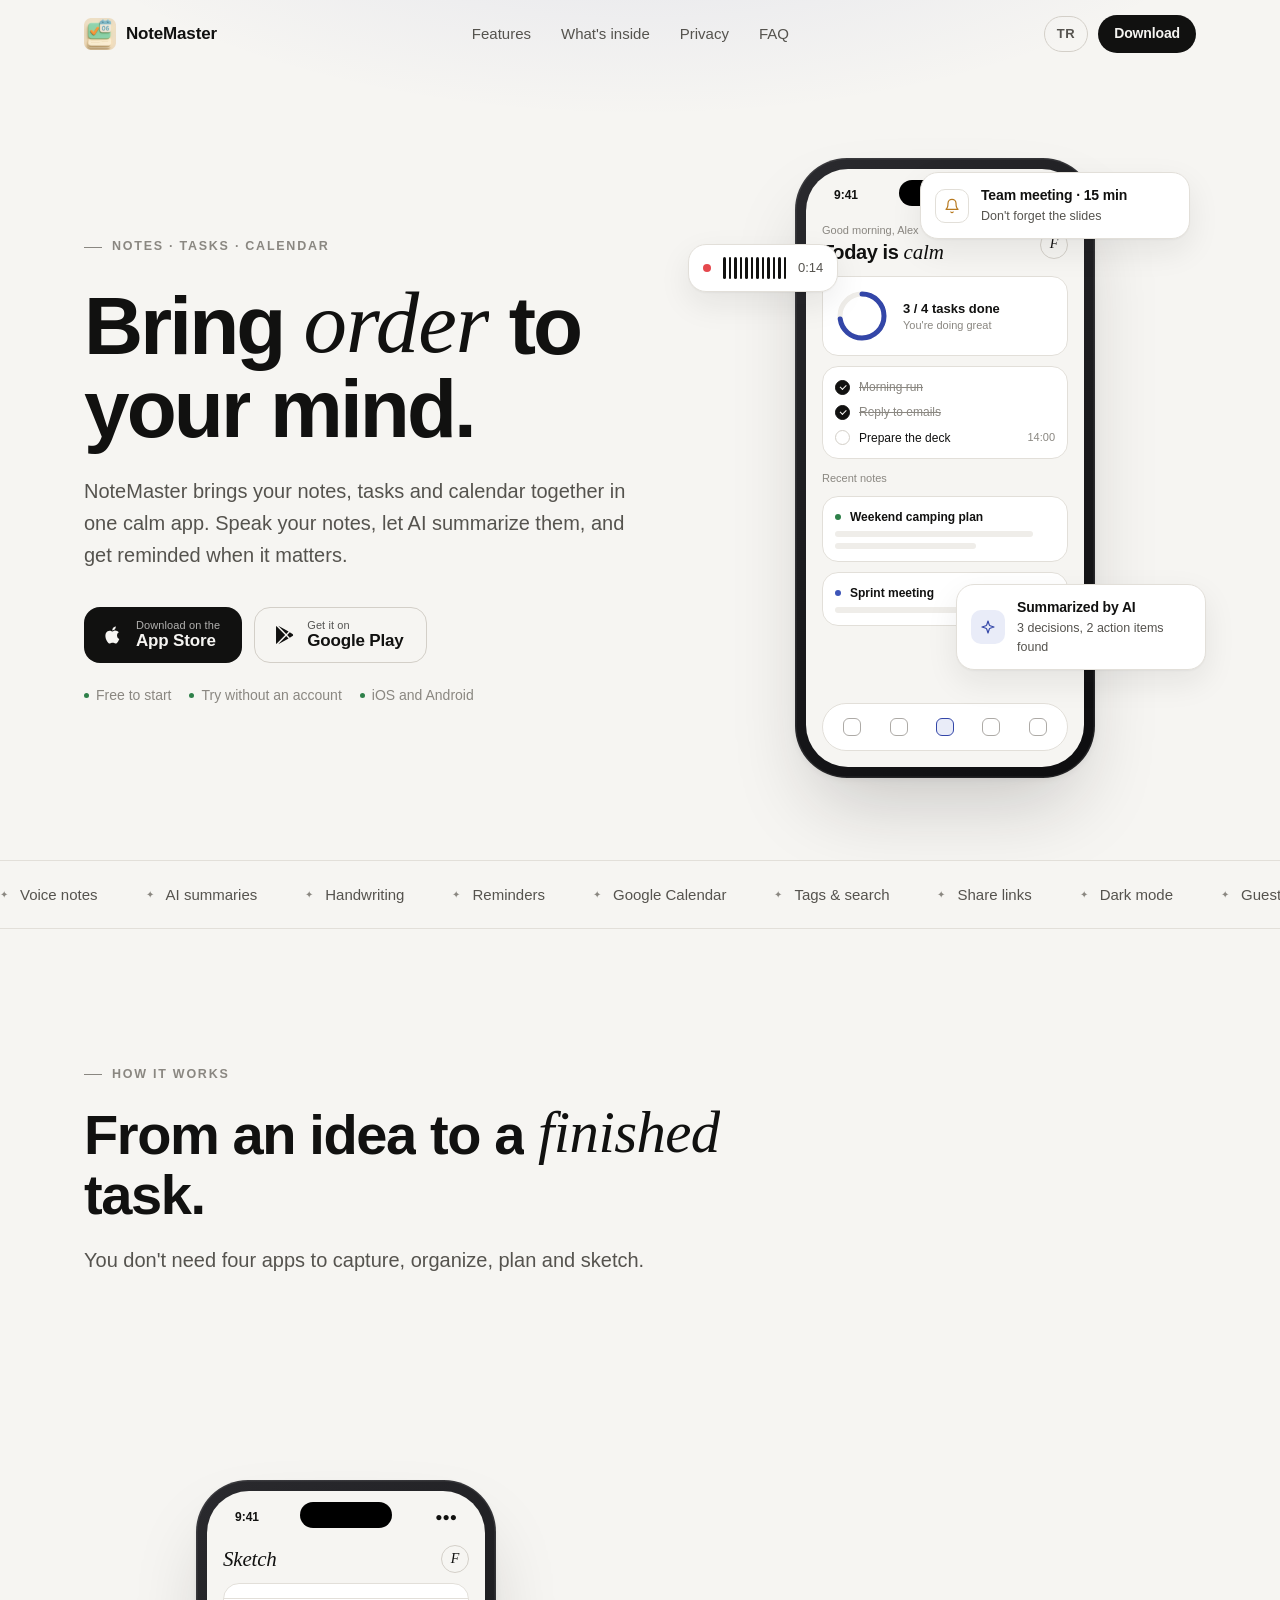
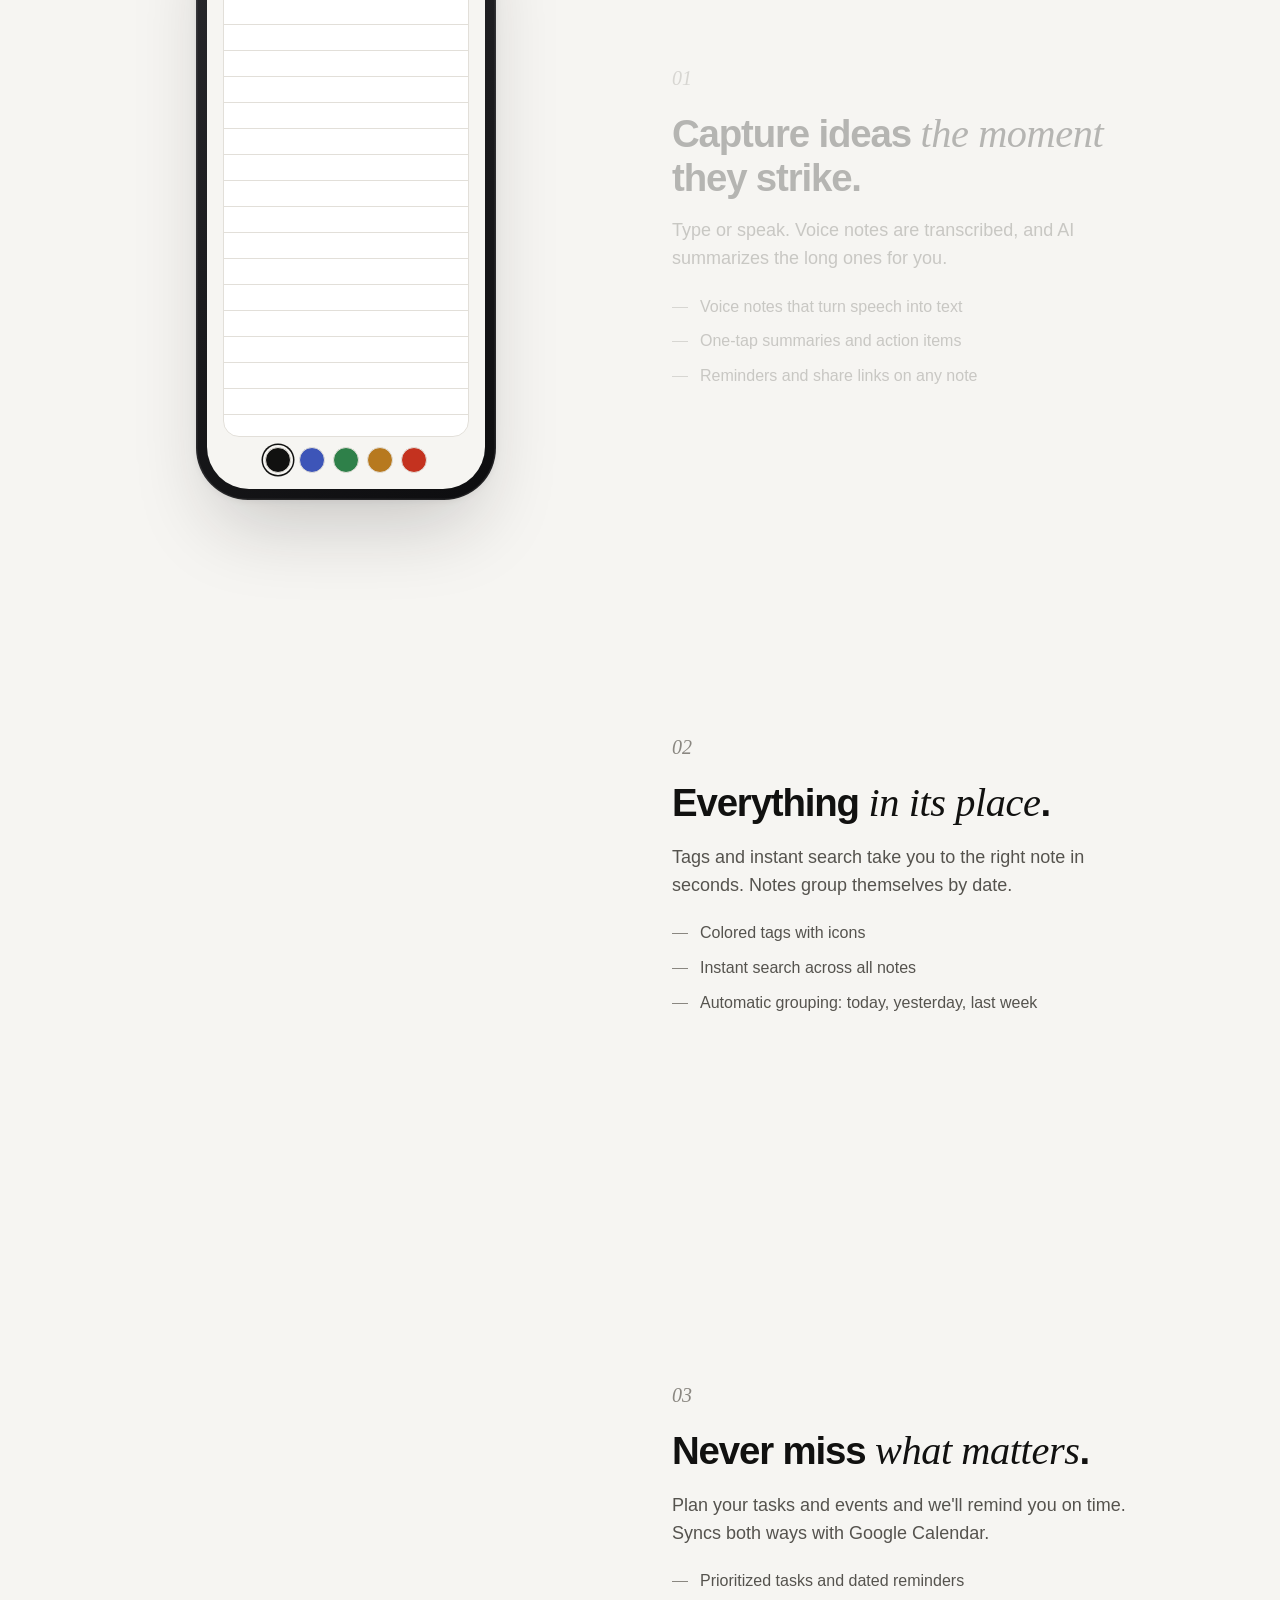
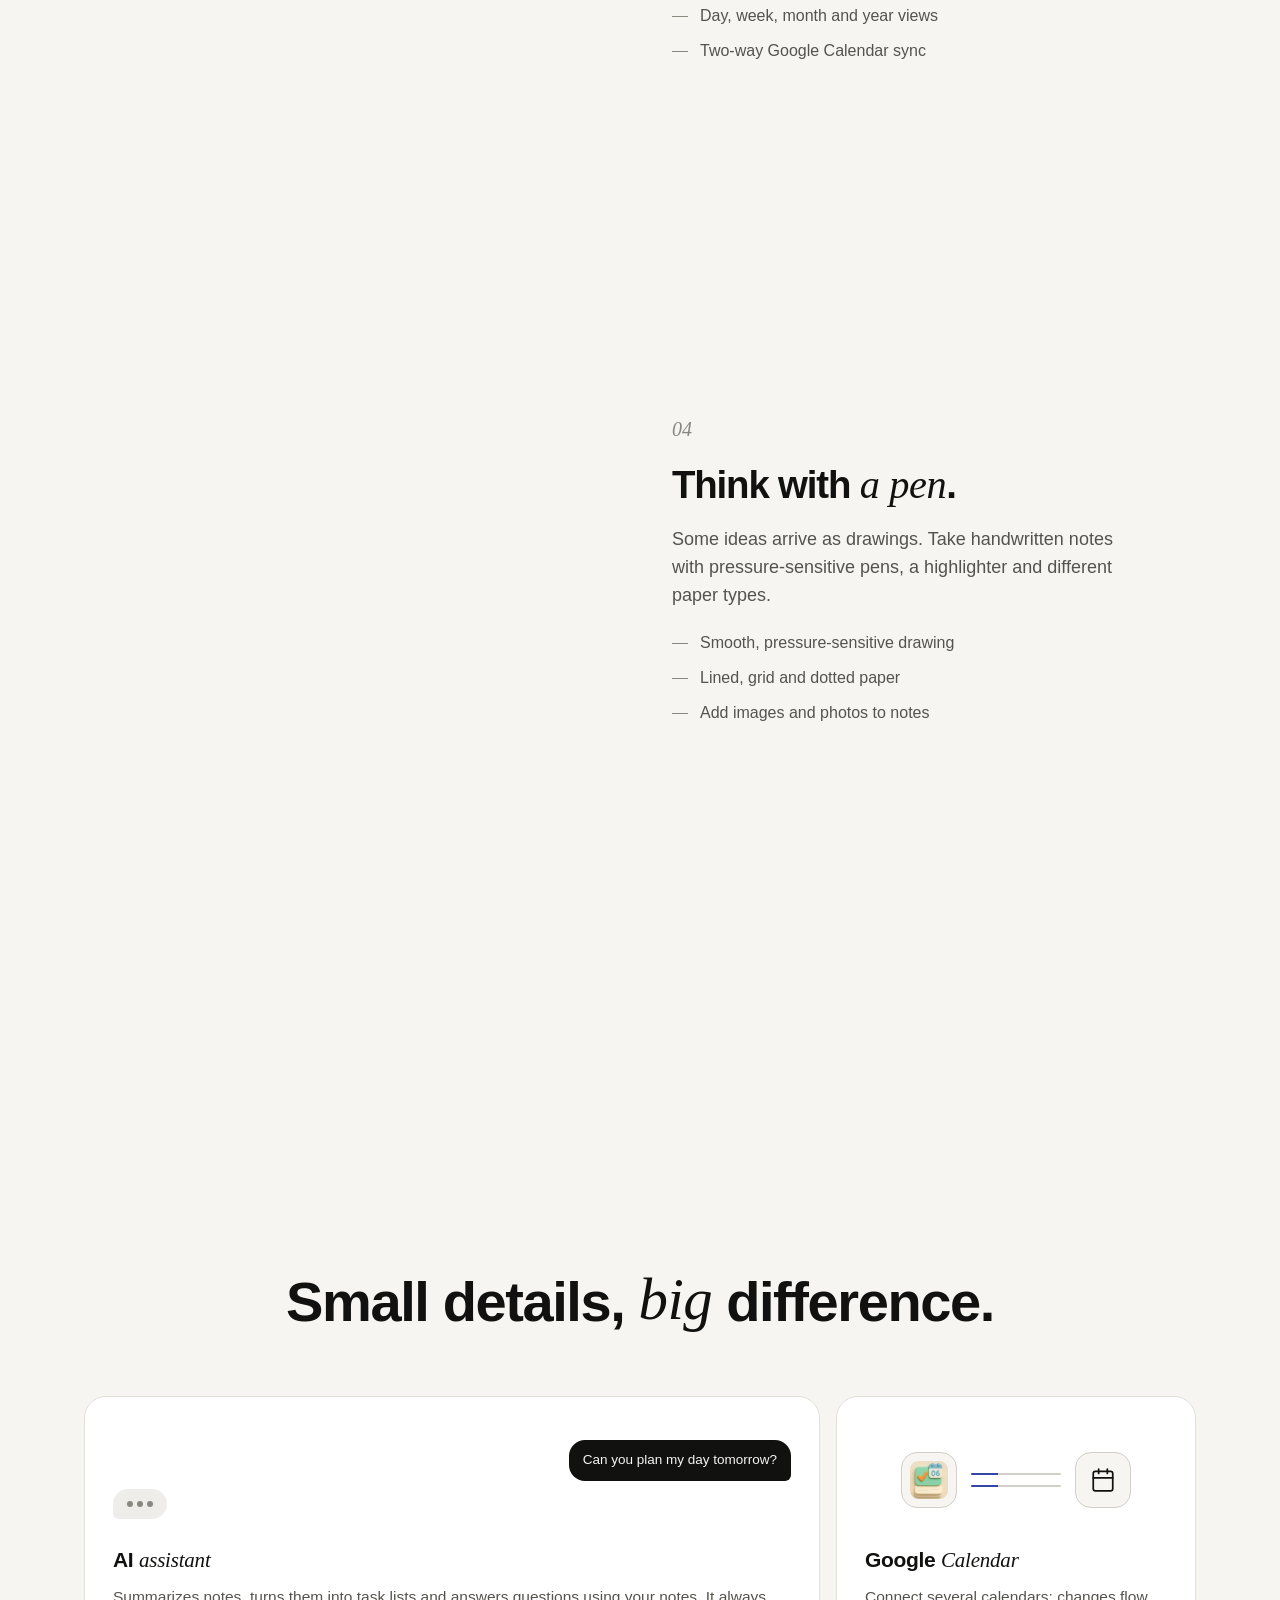
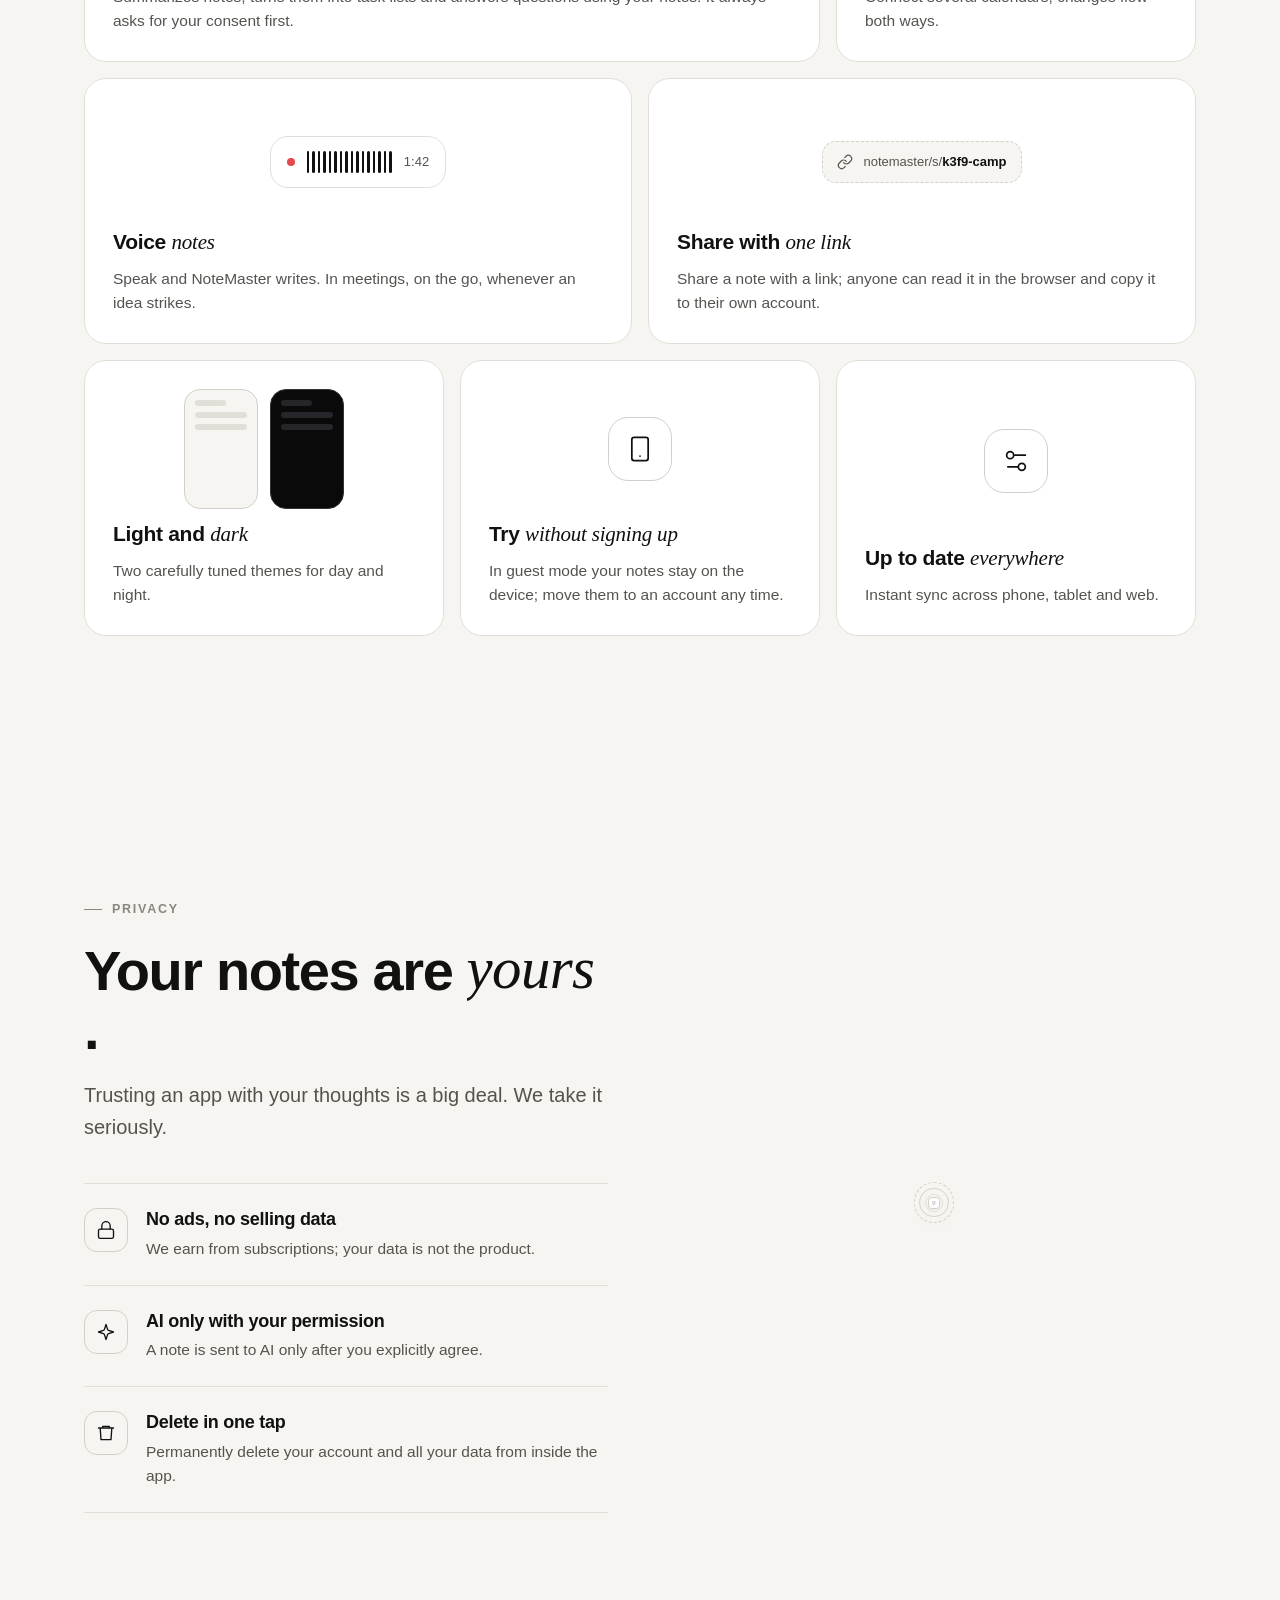
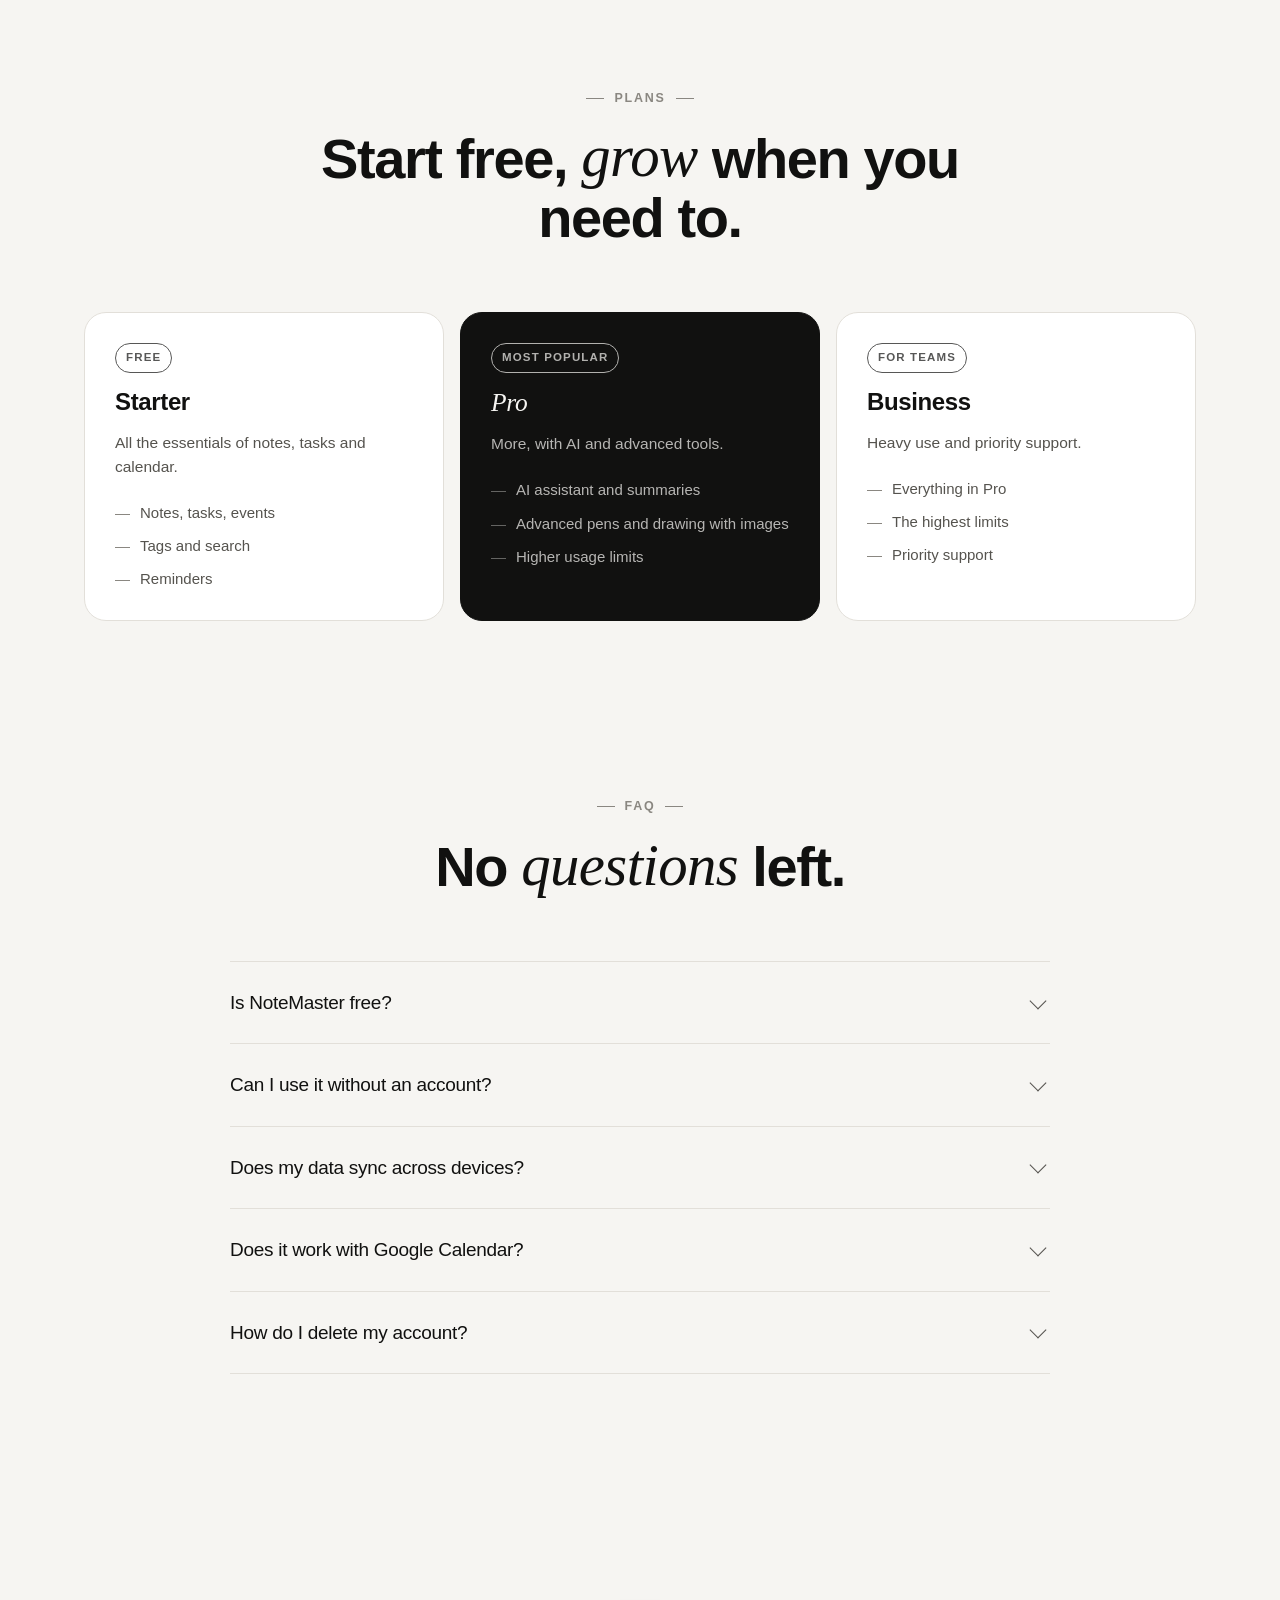
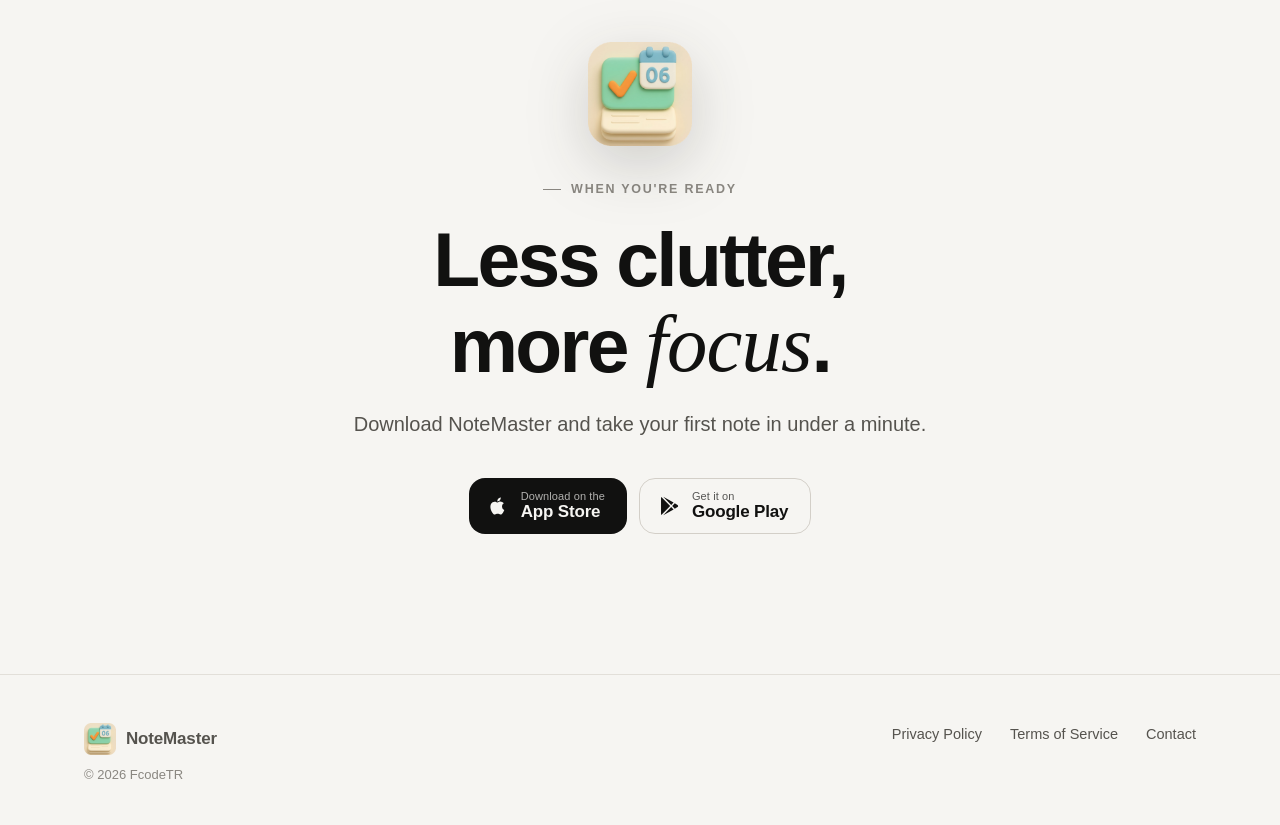
==== commit 54aee7bb: "Redesign the policy and share pages, add the app icon Privacy, terms and share pages now use the lan" ====
--- a/docs/index.html
+++ b/docs/index.html
@@ -10,7 +10,9 @@
 <meta property="og:title" content="NoteMaster — Notlar, görevler ve takvim tek yerde">
 <meta property="og:description" content="Aklınızdakileri yakalayın, düzenleyin ve hiçbir şeyi kaçırmayın.">
 <meta property="og:type" content="website">
-<link rel="icon" href="data:image/svg+xml,%3Csvg xmlns='http://www.w3.org/2000/svg' viewBox='0 0 64 64'%3E%3Crect width='64' height='64' rx='16' fill='%233346A8'/%3E%3Ctext x='32' y='44' font-family='Georgia,serif' font-style='italic' font-size='34' fill='white' text-anchor='middle'%3EN%3C/text%3E%3C/svg%3E">
+<meta property="og:image" content="assets/icon-512.png">
+<link rel="icon" type="image/png" sizes="64x64" href="assets/favicon-64.png">
+<link rel="apple-touch-icon" href="assets/apple-touch-icon.png">
 <style>
 /* ─── Tokens ─────────────────────────────────────────────────────────────
    Same palette as the app (constants/theme.ts): warm paper / near-black,
@@ -119,8 +121,12 @@
 .nav .wrap { display: flex; align-items: center; justify-content: space-between; height: 68px; gap: 16px; }
 .brand { display: flex; align-items: center; gap: 10px; font-weight: 600; letter-spacing: -0.01em; font-size: 17px; }
 .mark {
-  width: 30px; height: 30px; border-radius: 8px; background: var(--accent); color: #fff;
-  display: grid; place-items: center; font-family: var(--serif); font-style: italic; font-size: 19px; line-height: 1;
+  /* the app icon (rounded, transparent corners) */
+  width: 32px; height: 32px; flex: none;
+}
+.final-icon {
+  width: 104px; height: 104px; margin: 0 auto 26px; display: block;
+  filter: drop-shadow(0 18px 30px rgba(28, 25, 23, .18));
 }
 .nav-links { display: flex; align-items: center; gap: 30px; font-size: 15px; color: var(--text-soft); }
 .nav-links a { transition: color .2s; }
@@ -476,7 +482,7 @@
 <header class="nav" id="nav">
   <div class="wrap">
     <a class="brand" href="#top" aria-label="NoteMaster">
-      <span class="mark" aria-hidden="true">N</span>NoteMaster
+      <img class="mark" src="assets/icon-128.png" alt="" width="32" height="32">NoteMaster
     </a>
     <nav class="nav-links" aria-label="Main">
       <a href="#features" data-i18n="nav.features">Özellikler</a>
@@ -661,7 +667,7 @@
 
       <div class="tile rv" style="--d:.08s">
         <div class="art"><div class="sync">
-          <div class="node"><span class="mark" style="width:30px;height:30px">N</span></div>
+          <div class="node"><img class="mark" src="assets/icon-128.png" alt="" width="38" height="38" style="width:38px;height:38px"></div>
           <div style="display:grid;gap:10px"><div class="track"></div><div class="track rev"></div></div>
           <div class="node"><svg width="26" height="26" viewBox="0 0 24 24" fill="none" stroke="currentColor" stroke-width="1.6" stroke-linecap="round" stroke-linejoin="round"><rect x="3" y="4" width="18" height="18" rx="2"/><path d="M16 2v4M8 2v4M3 10h18"/></svg></div>
         </div></div>
@@ -792,6 +798,7 @@
 <!-- ─── Final CTA ───────────────────────────────────────────────────── -->
 <section class="final">
   <div class="wrap">
+    <img class="final-icon rv" src="assets/icon-320.png" alt="NoteMaster" width="104" height="104">
     <span class="eyebrow rv" data-i18n="fin.eyebrow">Hazır olduğunuzda</span>
     <h2 class="split" data-i18n-html="fin.title">Daha az dağınıklık, daha çok <em>odak</em>.</h2>
     <p class="lead rv center" data-i18n="fin.lead">NoteMaster'ı indirin, ilk notunuzu bir dakikadan kısa sürede alın.</p>
@@ -812,7 +819,7 @@
 <footer>
   <div class="wrap foot">
     <div>
-      <a class="brand" href="#top"><span class="mark" aria-hidden="true">N</span>NoteMaster</a>
+      <a class="brand" href="#top"><img class="mark" src="assets/icon-128.png" alt="" width="32" height="32">NoteMaster</a>
       <small>© <span id="year">2026</span> FcodeTR</small>
     </div>
     <nav class="foot-links" aria-label="Footer">
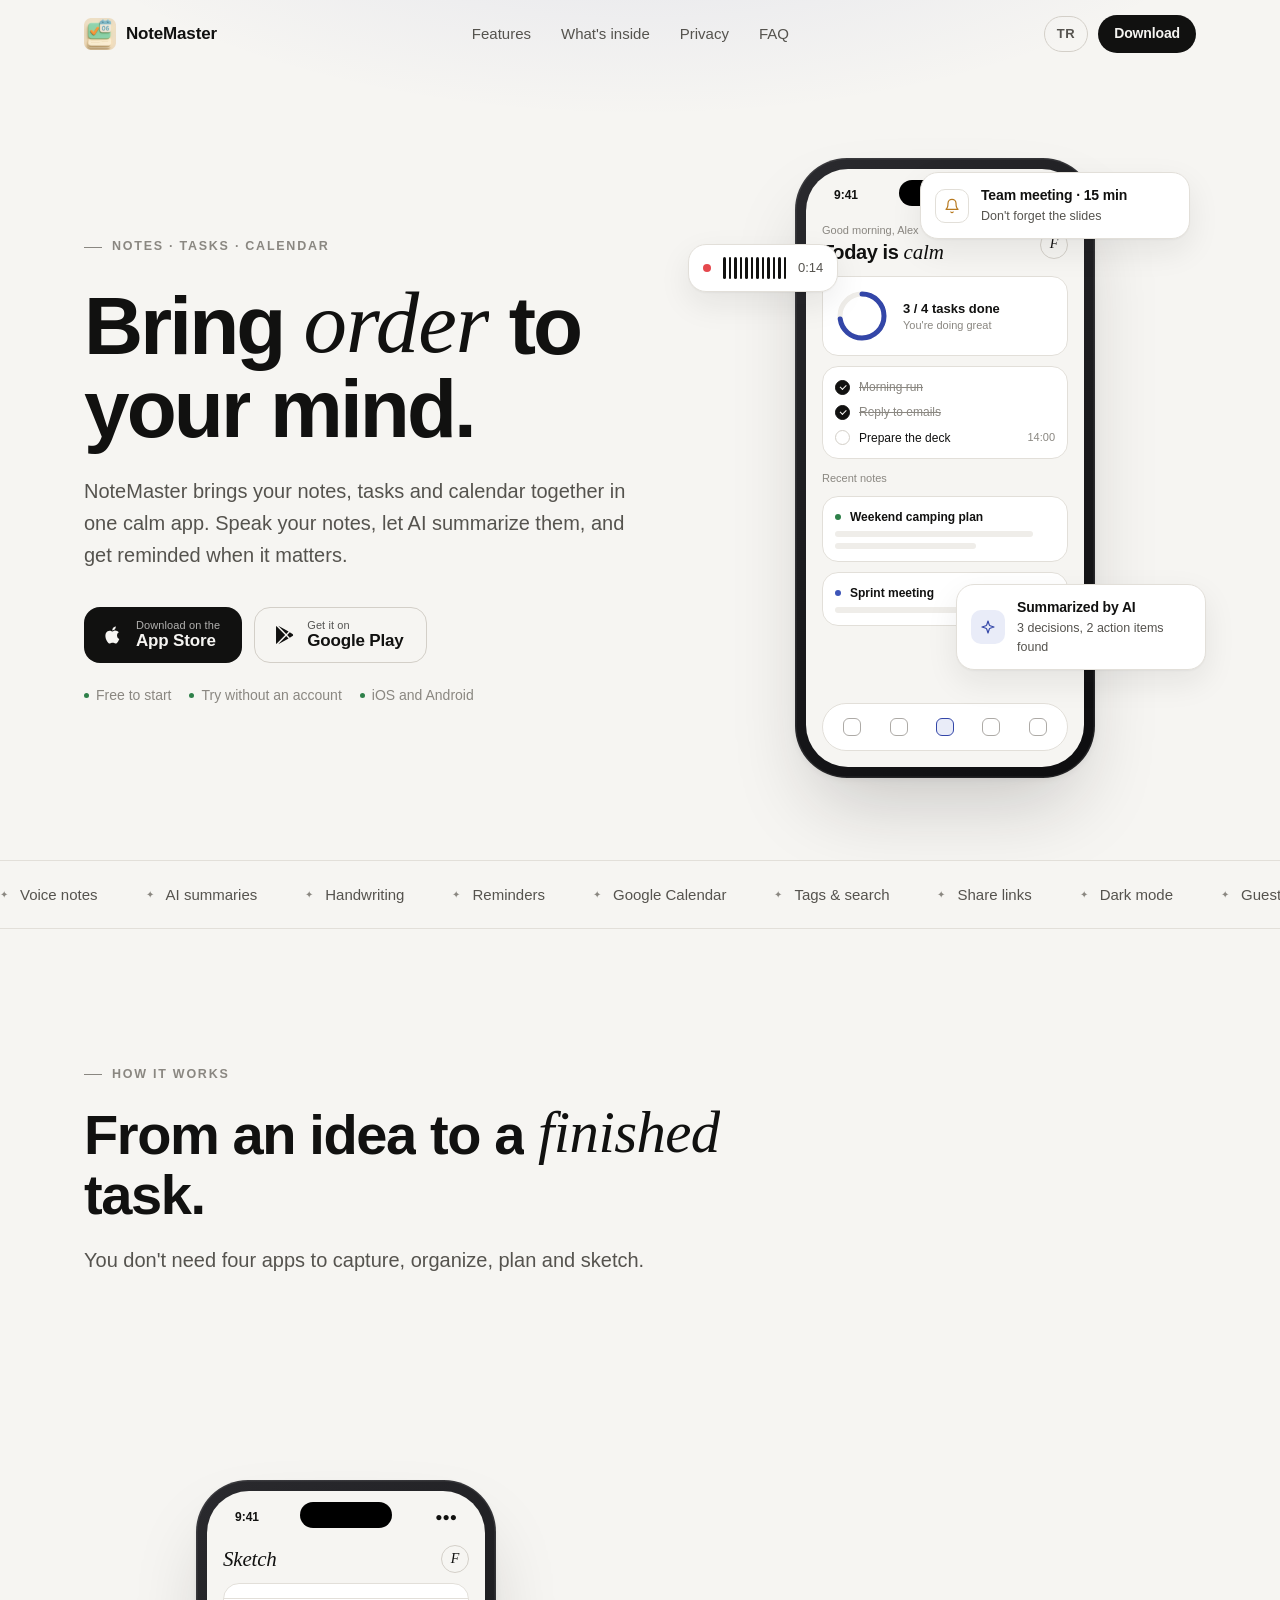
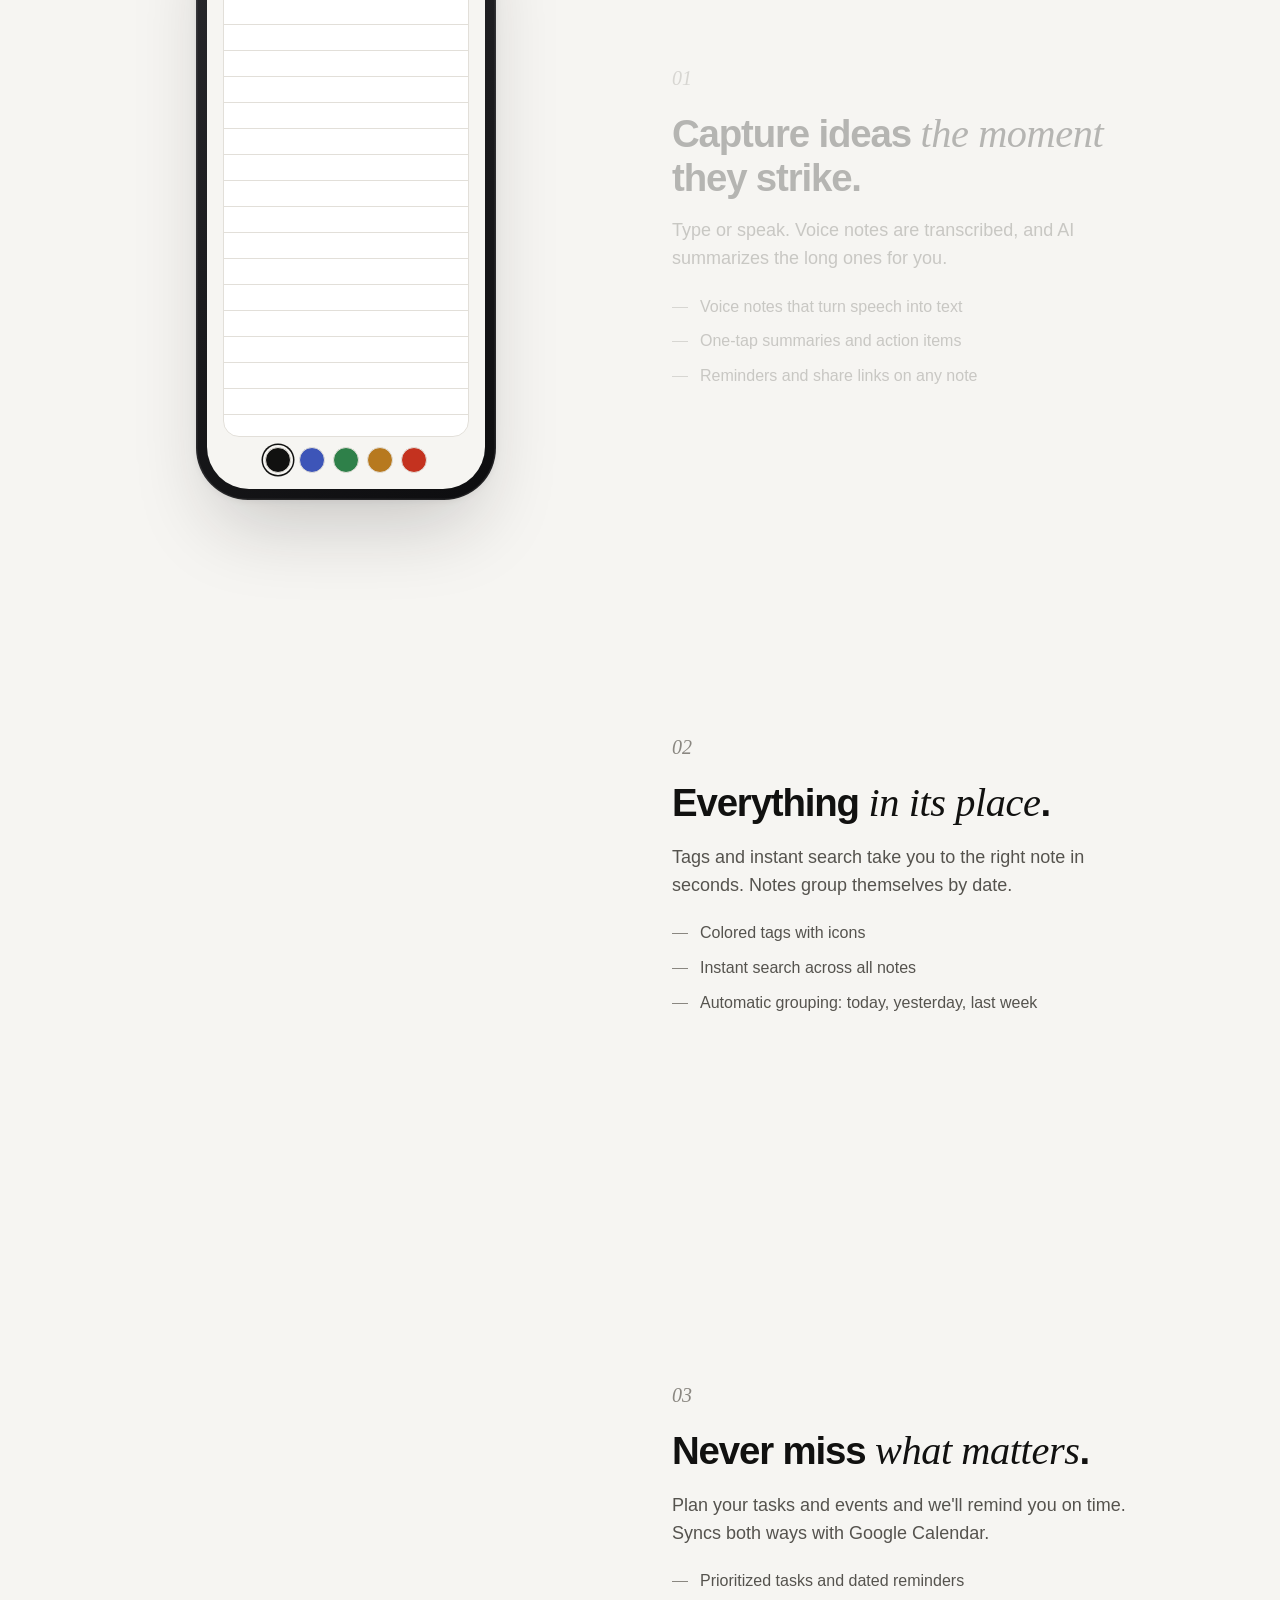
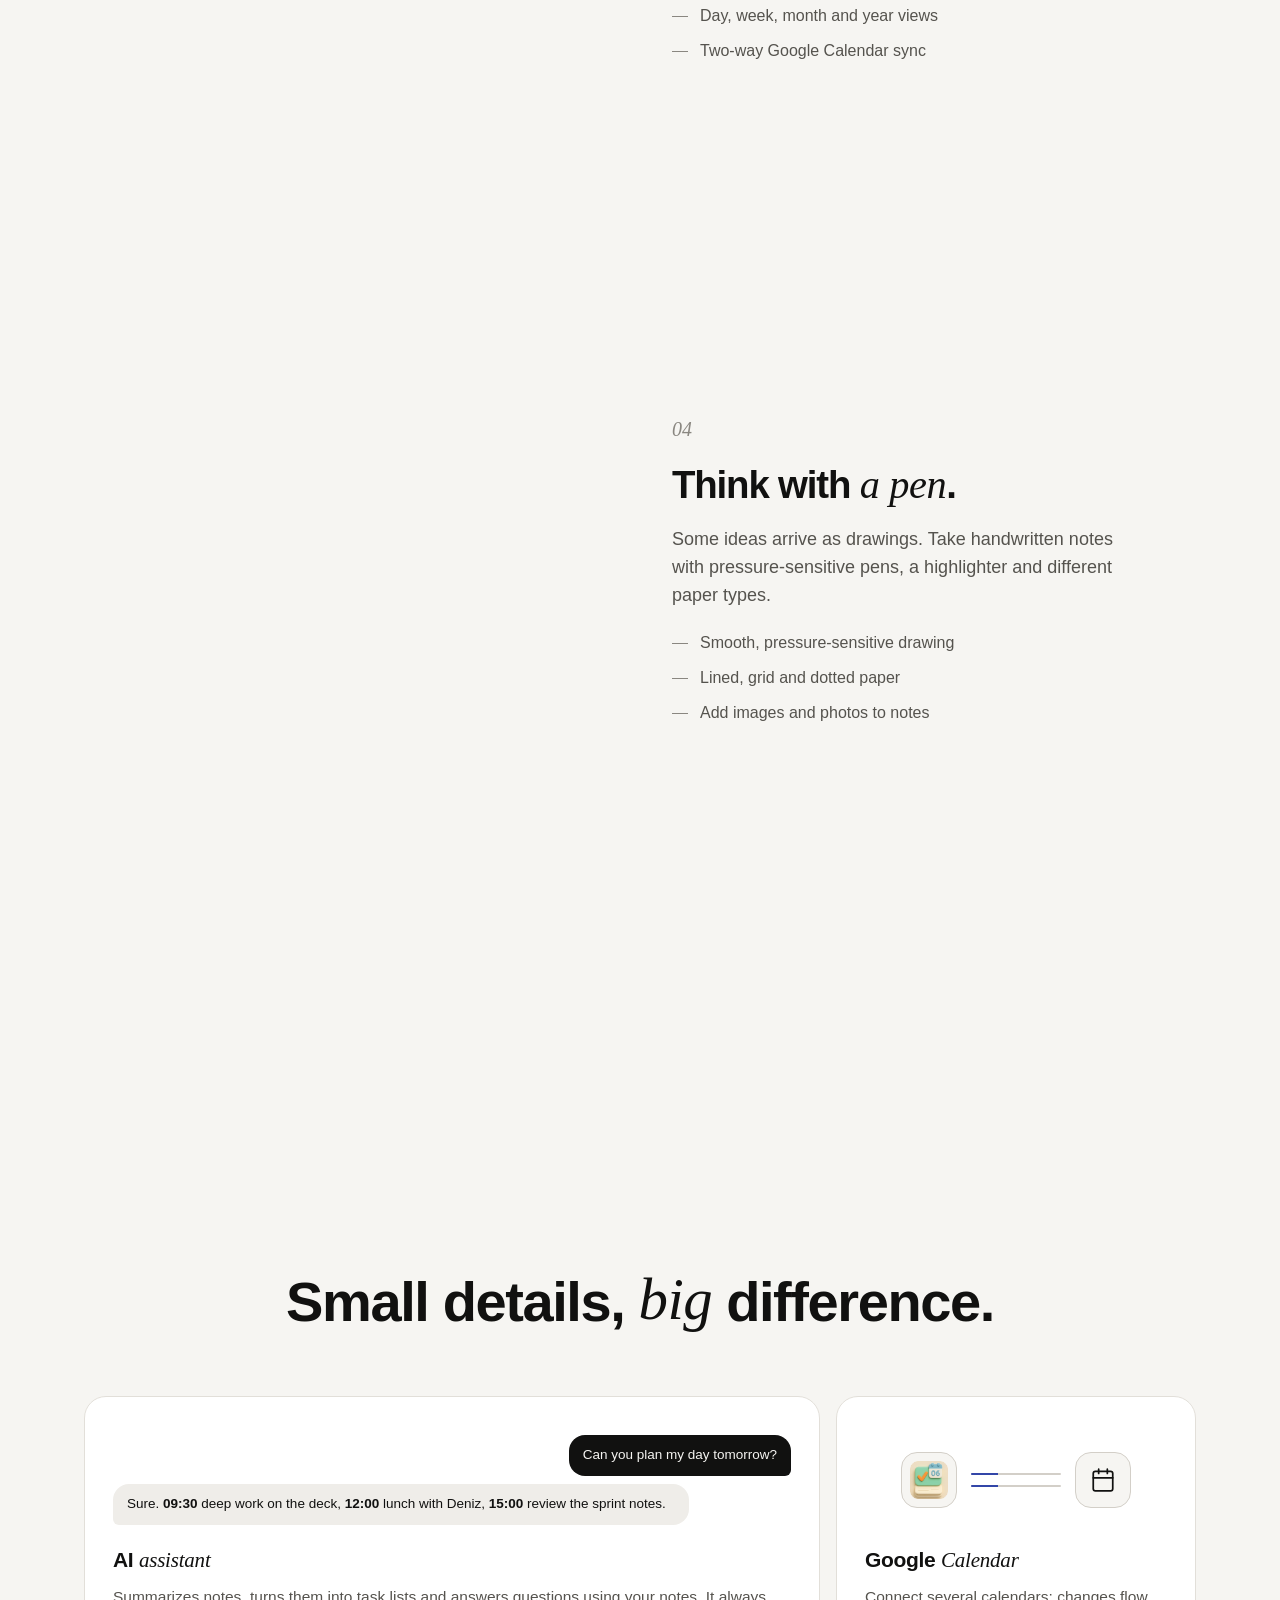
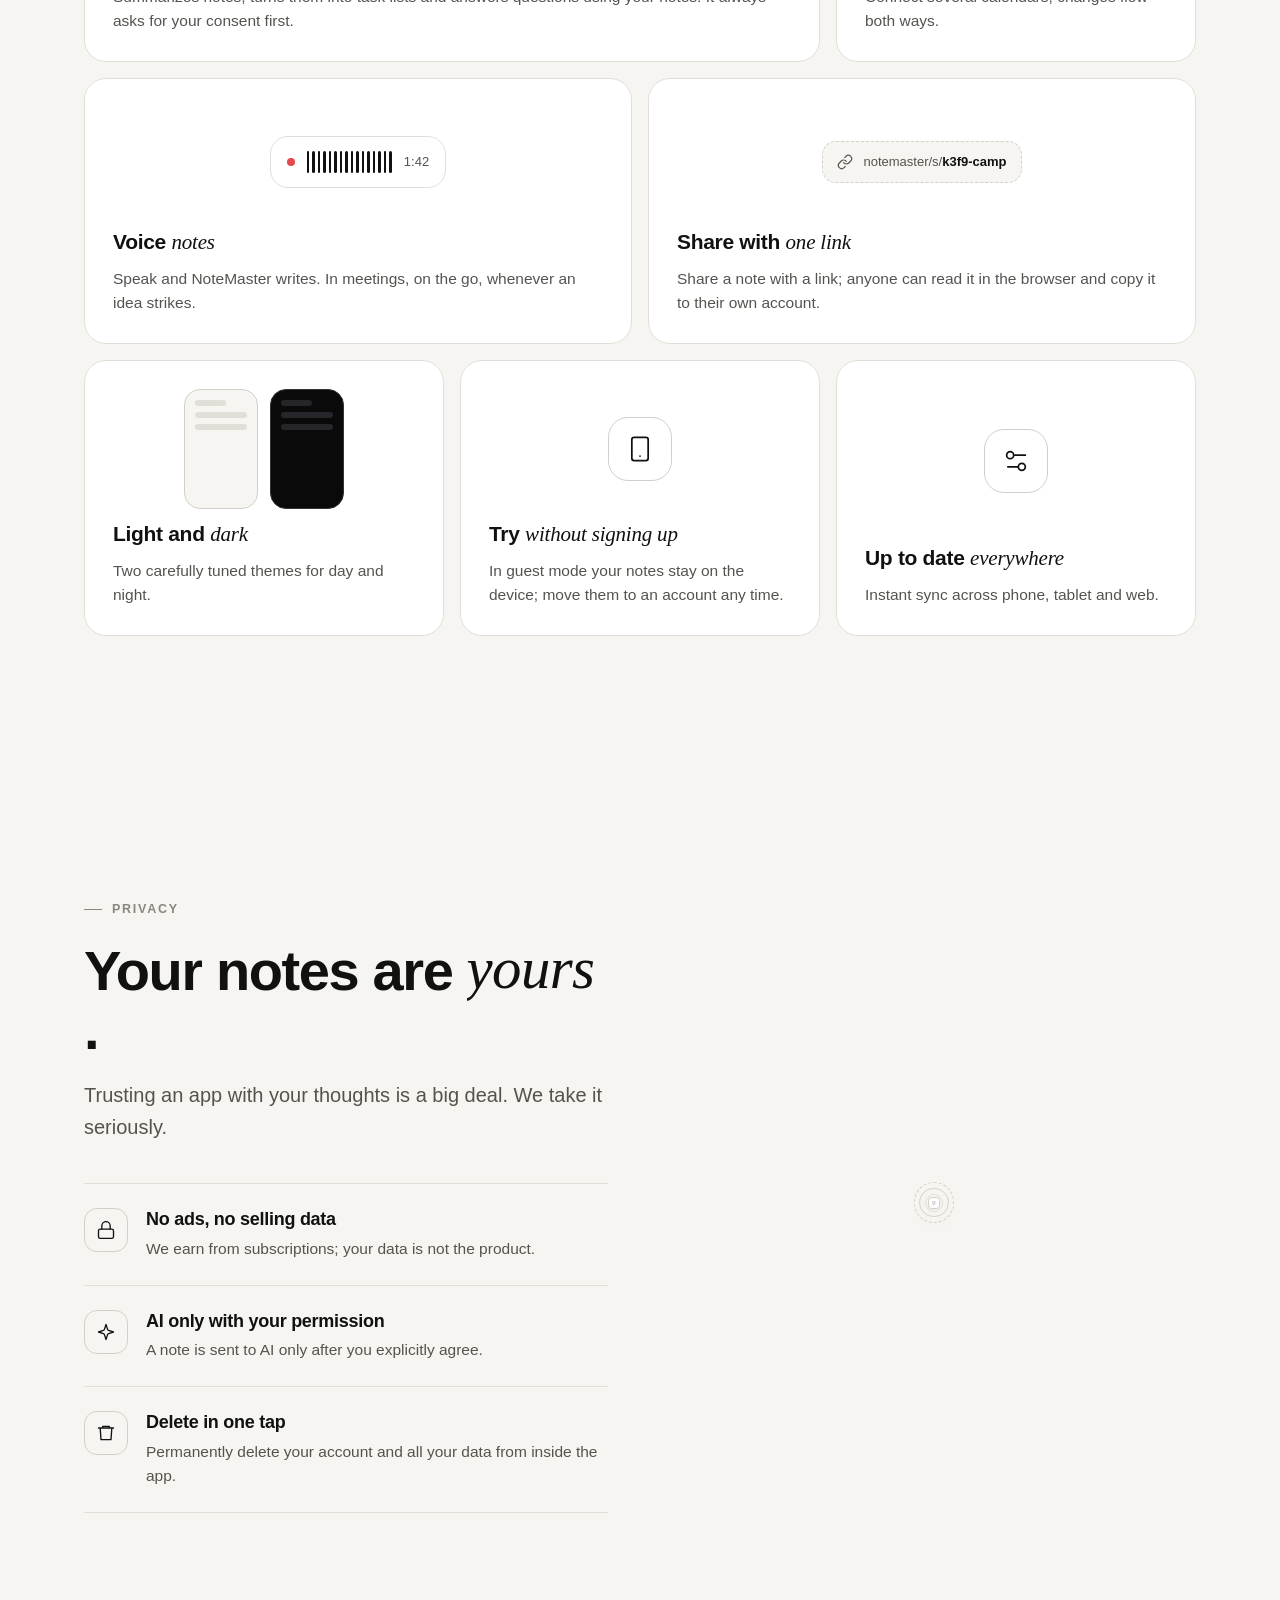
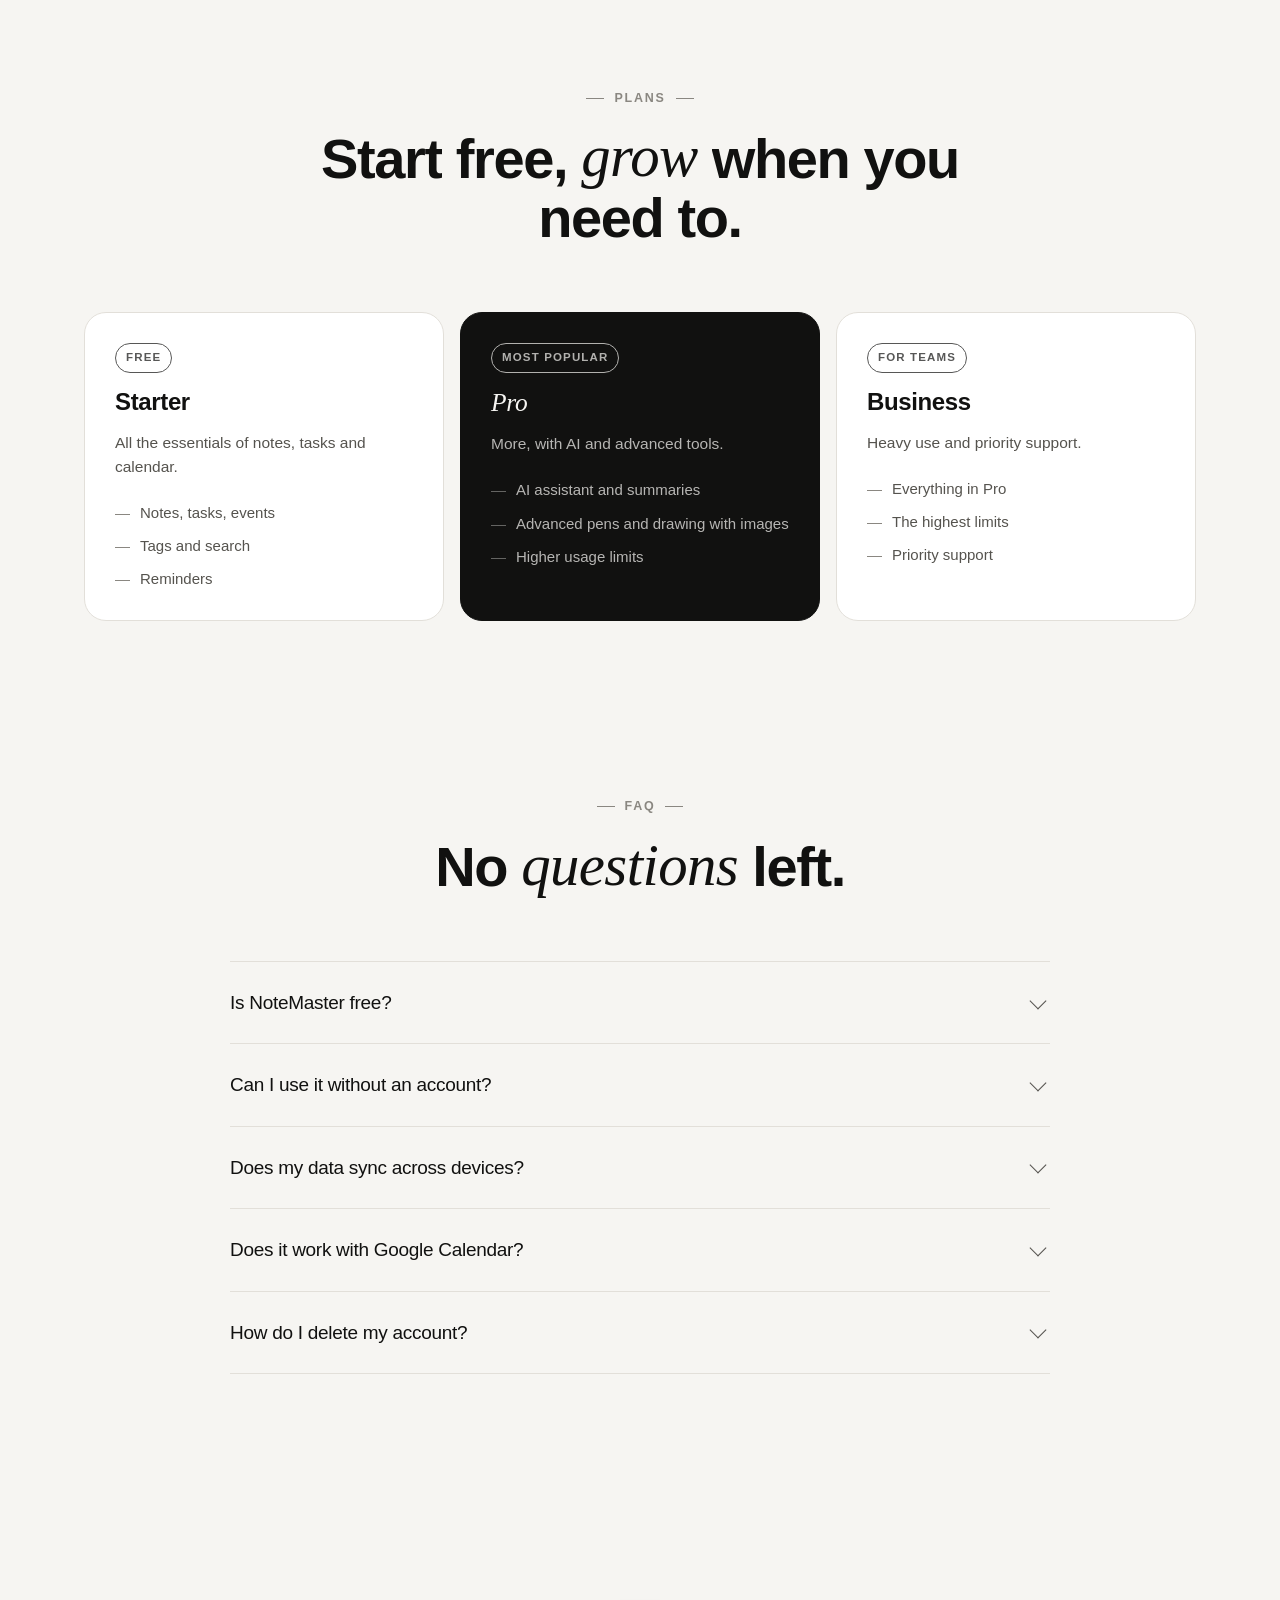
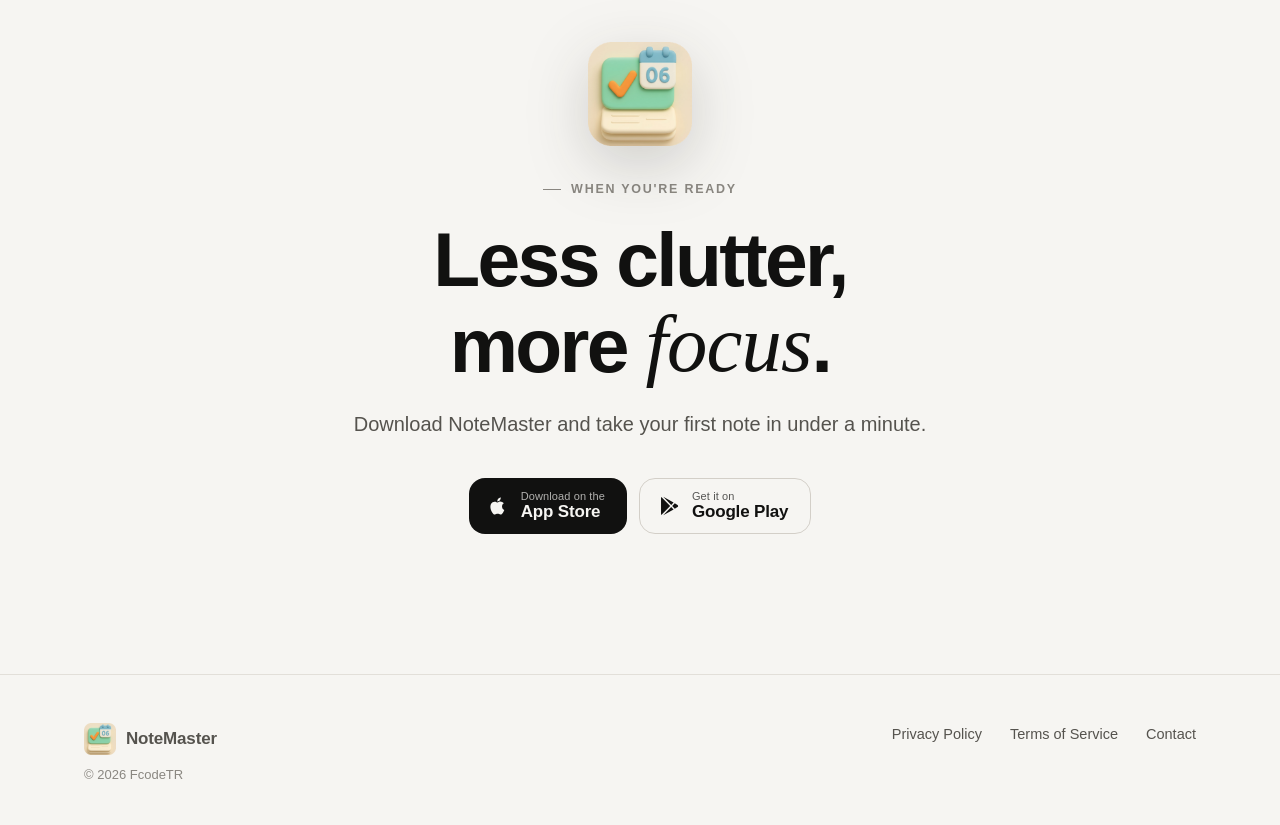
==== commit 10feecfd: "Open the store links in a new tab" ====
--- a/docs/index.html
+++ b/docs/index.html
@@ -506,11 +506,11 @@
       <h1 class="split" data-i18n-html="hero.title">Aklınızdakileri <em>düzene</em> sokun.</h1>
       <p class="lead rv" style="--d:.35s" data-i18n="hero.lead">NoteMaster; notlarınızı, görevlerinizi ve takviminizi tek bir sade uygulamada toplar. Konuşarak not alın, yapay zekâya özetletin, zamanı gelince hatırlatalım.</p>
       <div class="cta rv" style="--d:.5s" id="download">
-        <a class="btn btn-primary store" href="https://apps.apple.com/app/notemaster/id6740000000" rel="noopener">
+        <a class="btn btn-primary store" href="https://apps.apple.com/app/id6823328342" target="_blank" rel="noopener">
           <svg viewBox="0 0 24 24" fill="currentColor" aria-hidden="true"><path d="M16.37 12.62c-.02-2.35 1.92-3.48 2.01-3.54-1.1-1.6-2.8-1.82-3.4-1.84-1.45-.15-2.83.85-3.56.85-.74 0-1.87-.83-3.07-.81-1.58.02-3.04.92-3.85 2.33-1.64 2.85-.42 7.07 1.18 9.38.78 1.13 1.71 2.4 2.93 2.36 1.18-.05 1.62-.76 3.04-.76 1.42 0 1.82.76 3.06.74 1.27-.02 2.07-1.15 2.84-2.29.9-1.31 1.27-2.58 1.29-2.65-.03-.01-2.46-.95-2.47-3.77zM14.03 5.72c.65-.79 1.09-1.88.97-2.97-.94.04-2.07.62-2.74 1.41-.6.7-1.13 1.81-.99 2.88 1.04.08 2.11-.53 2.76-1.32z"/></svg>
           <span><small data-i18n="store.apple.small">İndirin</small><b>App Store</b></span>
         </a>
-        <a class="btn btn-ghost store" href="https://play.google.com/store/apps/details?id=com.fcodetr.notemaster" rel="noopener">
+        <a class="btn btn-ghost store" href="https://play.google.com/store/apps/details?id=com.fcodetr.notemaster" target="_blank" rel="noopener">
           <svg viewBox="0 0 24 24" aria-hidden="true"><path fill="currentColor" d="M3.6 2.3c-.2.2-.3.6-.3 1v17.4c0 .4.1.8.3 1l9.7-9.7L3.6 2.3zm10.8 10.8 2.6 2.6-11.3 6.5 8.7-9.1zm0-2.2L5.7 1.8 17 8.3l-2.6 2.6zm3.9-1.8 3 1.7c.9.5.9 1.9 0 2.4l-3 1.7-2.8-2.9 2.8-2.9z"/></svg>
           <span><small data-i18n="store.google.small">Edinin</small><b>Google Play</b></span>
         </a>
@@ -803,11 +803,11 @@
     <h2 class="split" data-i18n-html="fin.title">Daha az dağınıklık, daha çok <em>odak</em>.</h2>
     <p class="lead rv center" data-i18n="fin.lead">NoteMaster'ı indirin, ilk notunuzu bir dakikadan kısa sürede alın.</p>
     <div class="cta rv">
-      <a class="btn btn-primary store" href="https://apps.apple.com/app/notemaster/id6740000000" rel="noopener">
+      <a class="btn btn-primary store" href="https://apps.apple.com/app/id6823328342" target="_blank" rel="noopener">
         <svg viewBox="0 0 24 24" fill="currentColor" aria-hidden="true"><path d="M16.37 12.62c-.02-2.35 1.92-3.48 2.01-3.54-1.1-1.6-2.8-1.82-3.4-1.84-1.45-.15-2.83.85-3.56.85-.74 0-1.87-.83-3.07-.81-1.58.02-3.04.92-3.85 2.33-1.64 2.85-.42 7.07 1.18 9.38.78 1.13 1.71 2.4 2.93 2.36 1.18-.05 1.62-.76 3.04-.76 1.42 0 1.82.76 3.06.74 1.27-.02 2.07-1.15 2.84-2.29.9-1.31 1.27-2.58 1.29-2.65-.03-.01-2.46-.95-2.47-3.77zM14.03 5.72c.65-.79 1.09-1.88.97-2.97-.94.04-2.07.62-2.74 1.41-.6.7-1.13 1.81-.99 2.88 1.04.08 2.11-.53 2.76-1.32z"/></svg>
         <span><small data-i18n="store.apple.small">İndirin</small><b>App Store</b></span>
       </a>
-      <a class="btn btn-ghost store" href="https://play.google.com/store/apps/details?id=com.fcodetr.notemaster" rel="noopener">
+      <a class="btn btn-ghost store" href="https://play.google.com/store/apps/details?id=com.fcodetr.notemaster" target="_blank" rel="noopener">
         <svg viewBox="0 0 24 24" aria-hidden="true"><path fill="currentColor" d="M3.6 2.3c-.2.2-.3.6-.3 1v17.4c0 .4.1.8.3 1l9.7-9.7L3.6 2.3zm10.8 10.8 2.6 2.6-11.3 6.5 8.7-9.1zm0-2.2L5.7 1.8 17 8.3l-2.6 2.6zm3.9-1.8 3 1.7c.9.5.9 1.9 0 2.4l-3 1.7-2.8-2.9 2.8-2.9z"/></svg>
         <span><small data-i18n="store.google.small">Edinin</small><b>Google Play</b></span>
       </a>
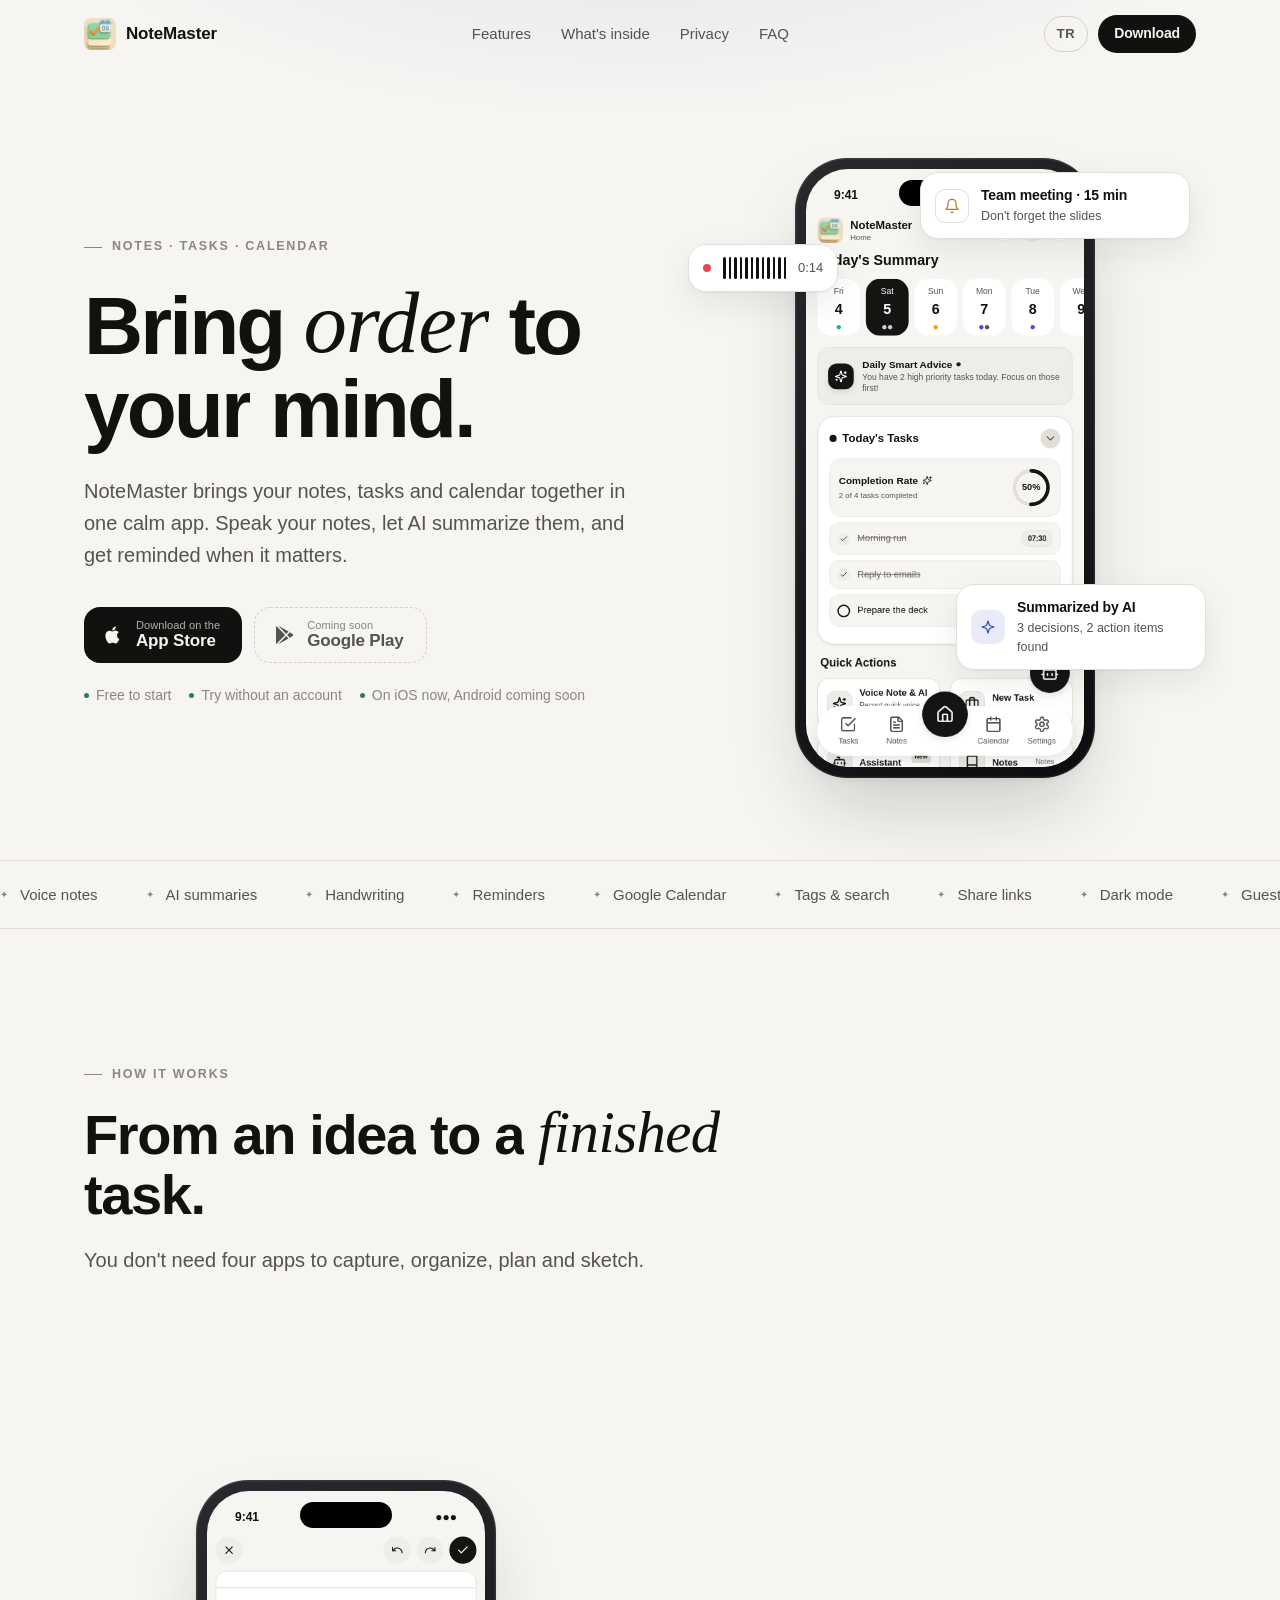
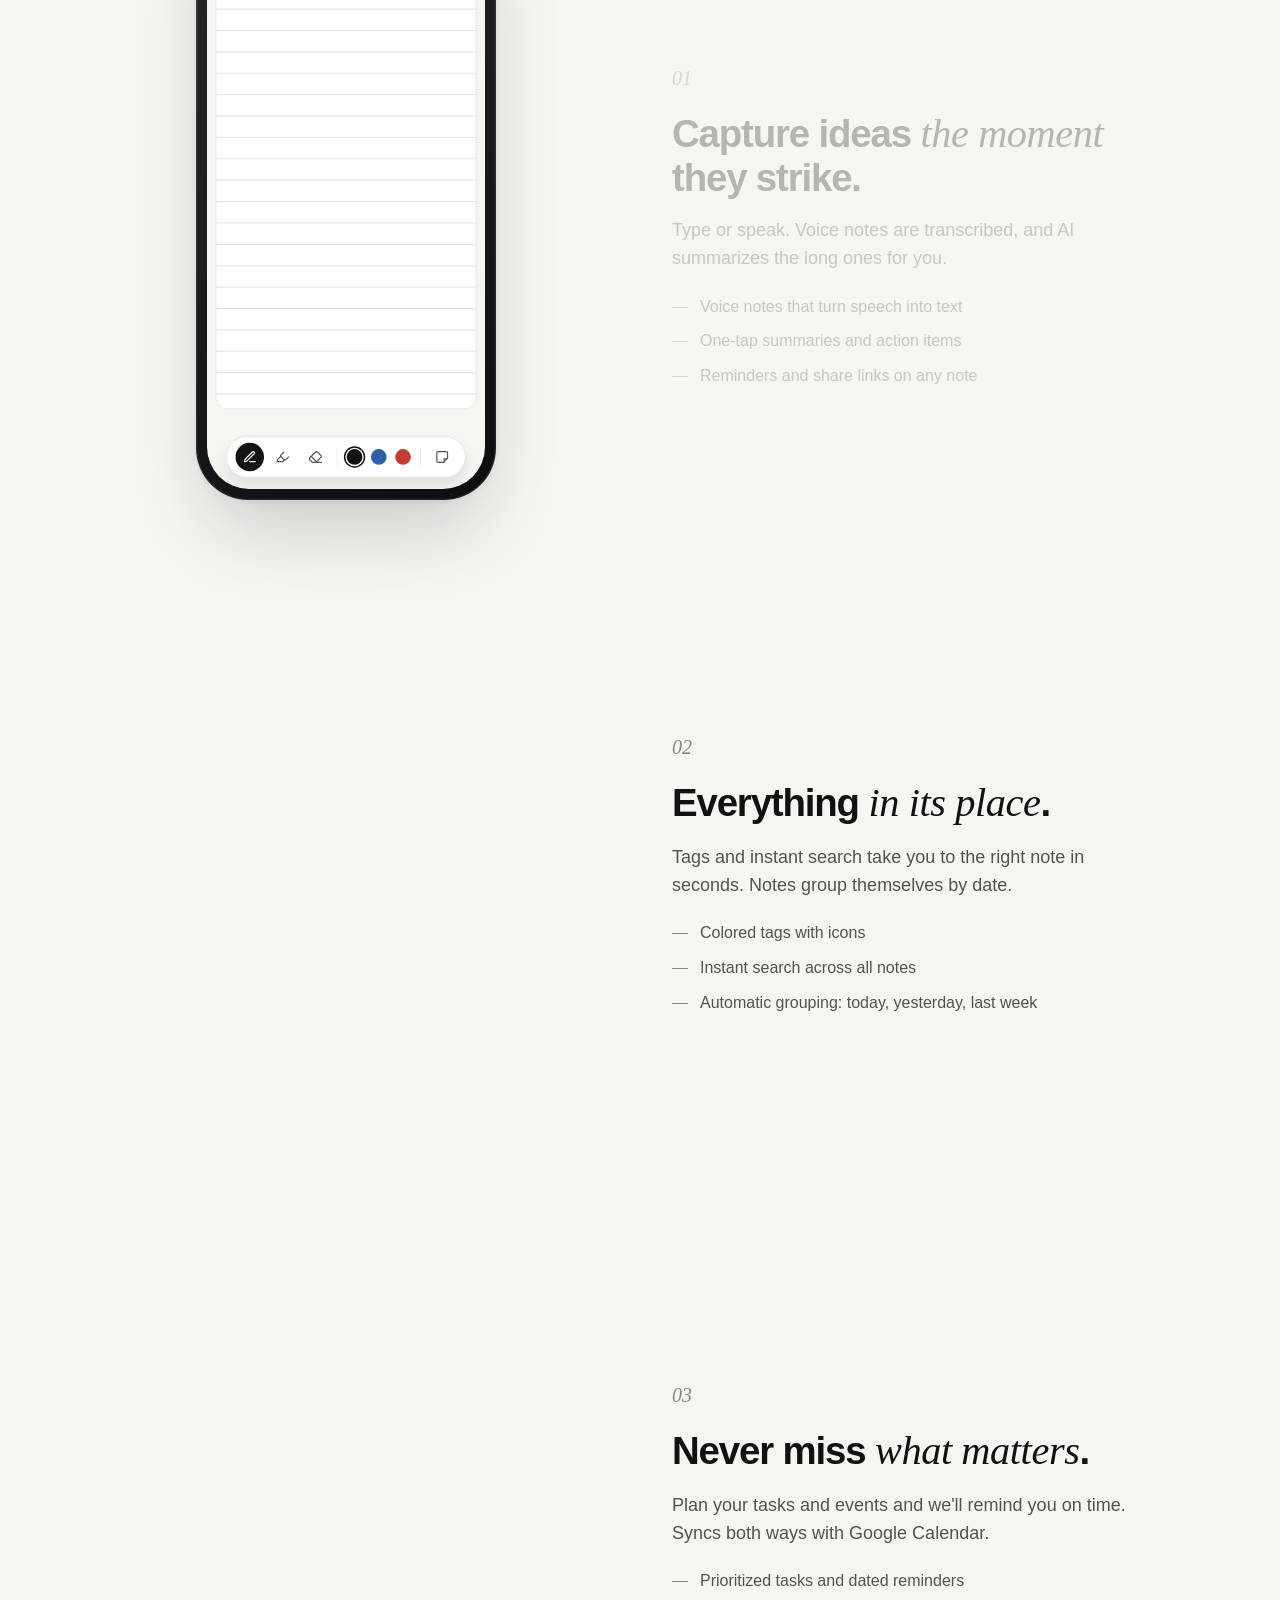
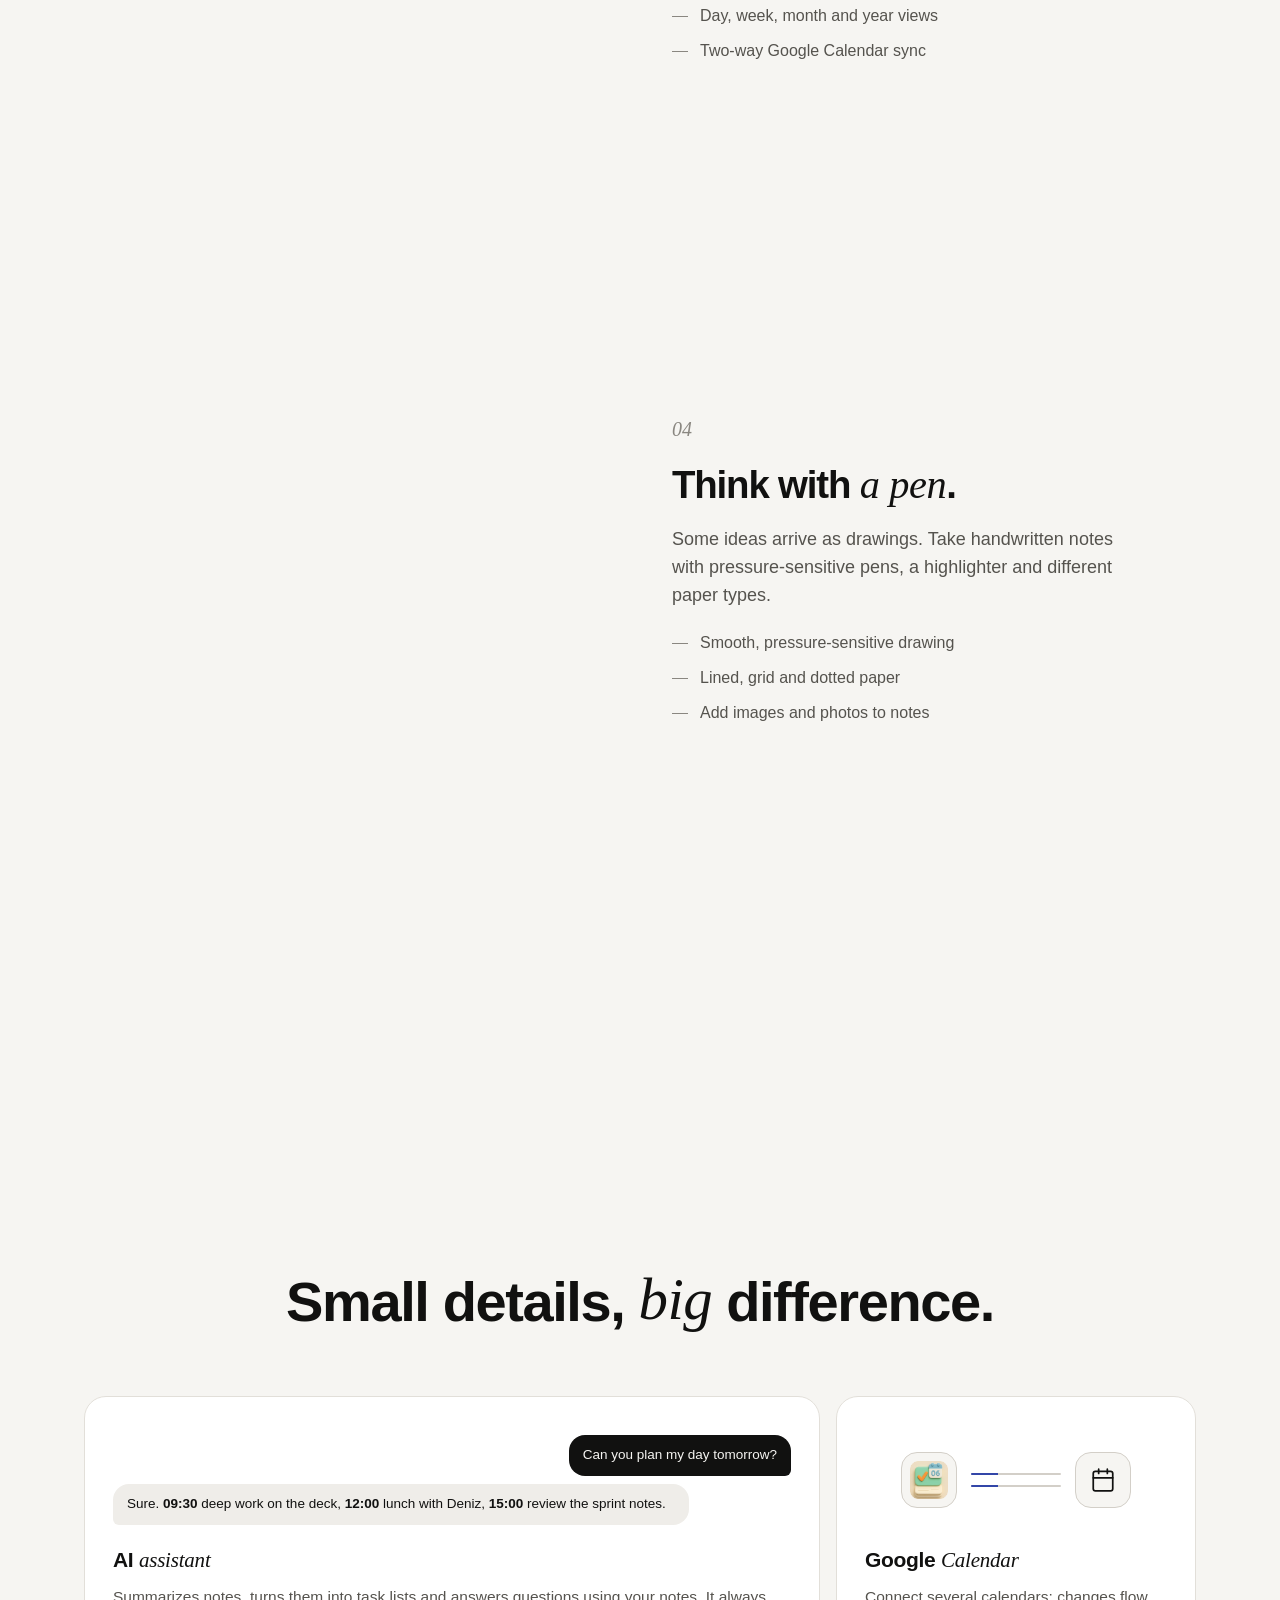
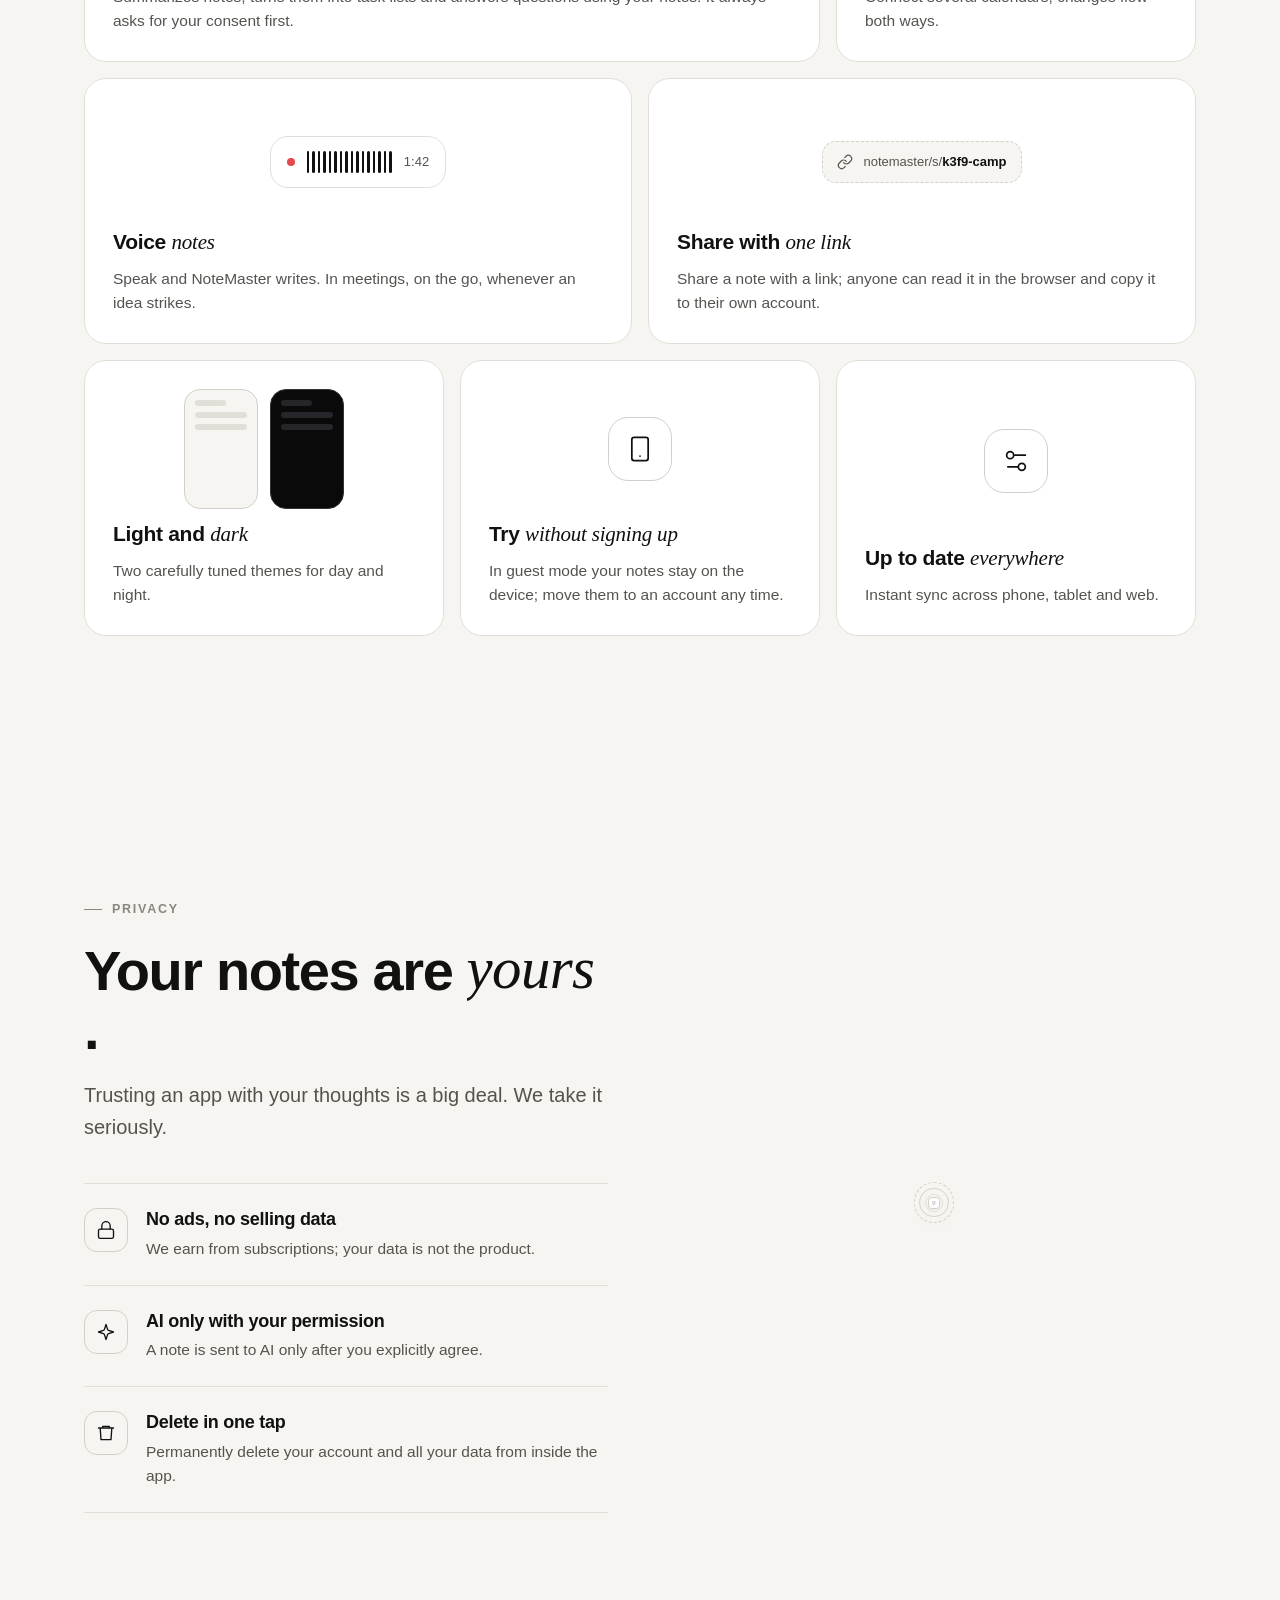
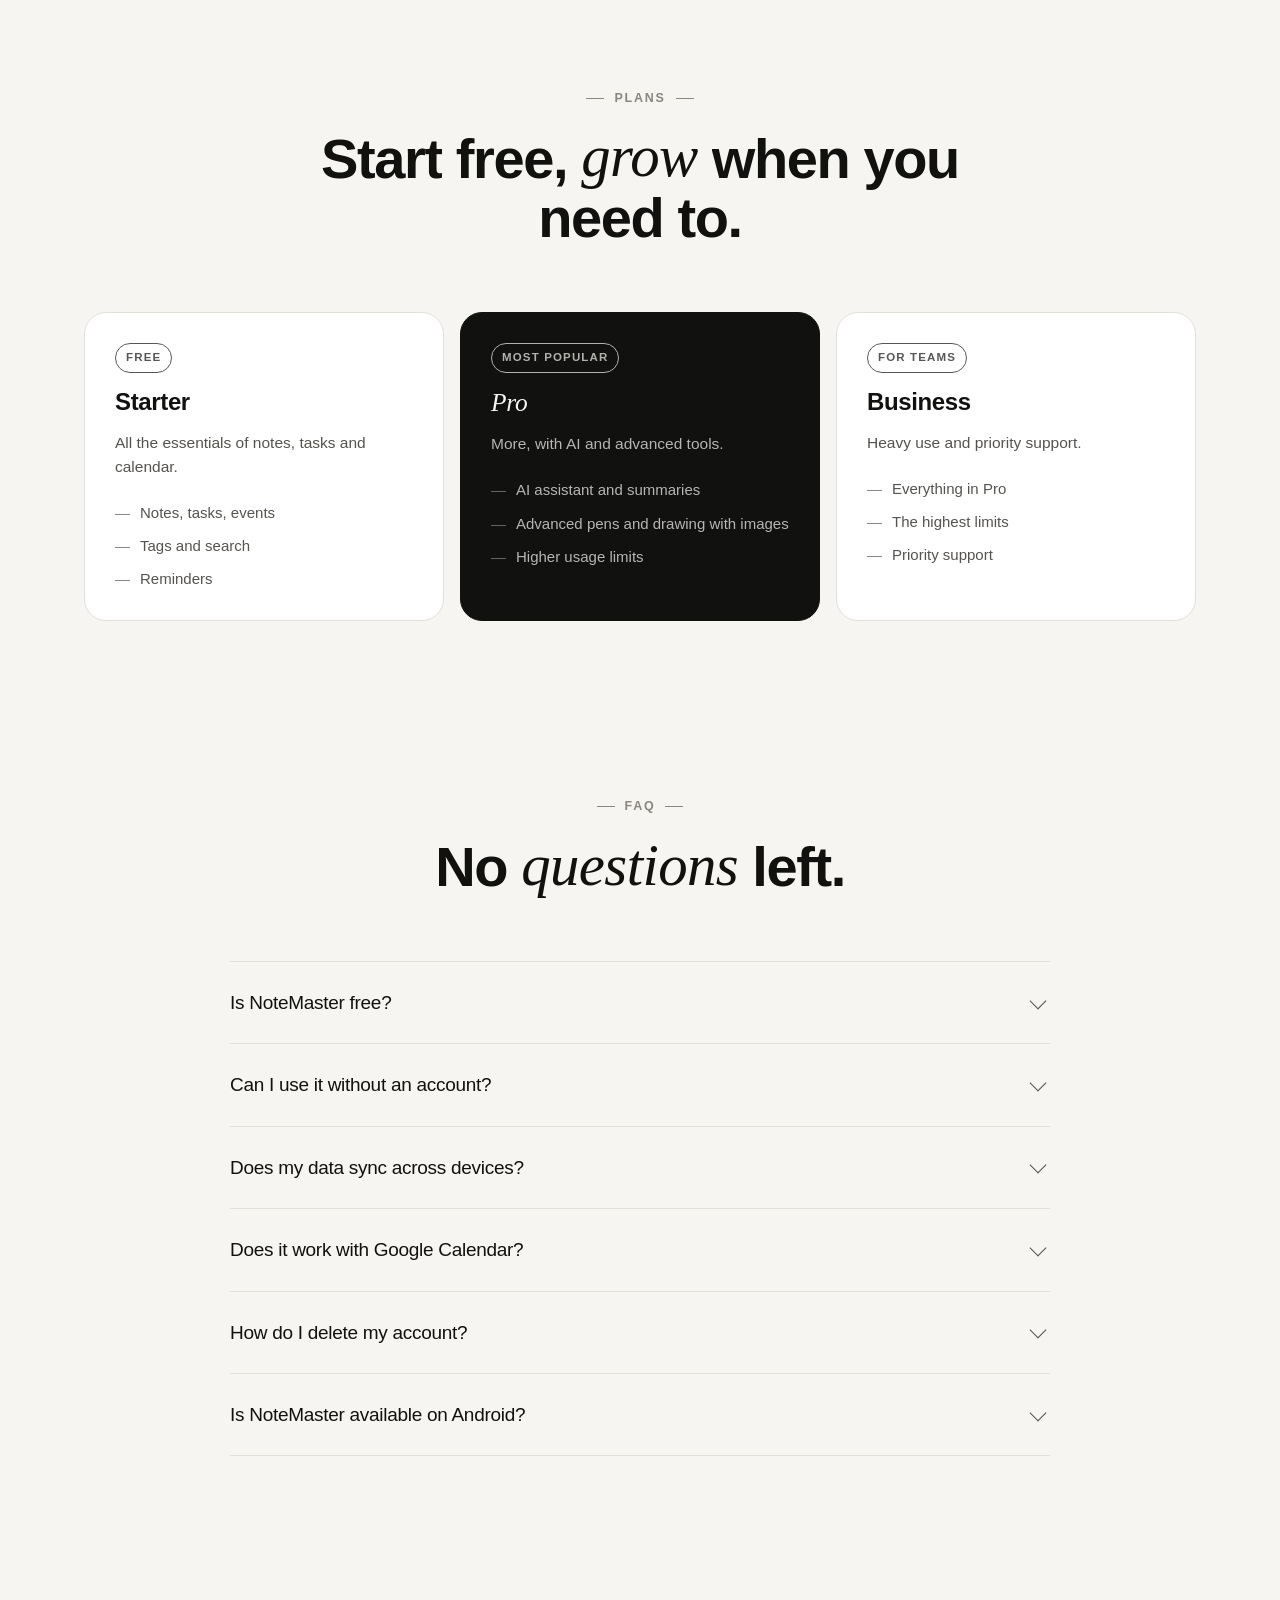
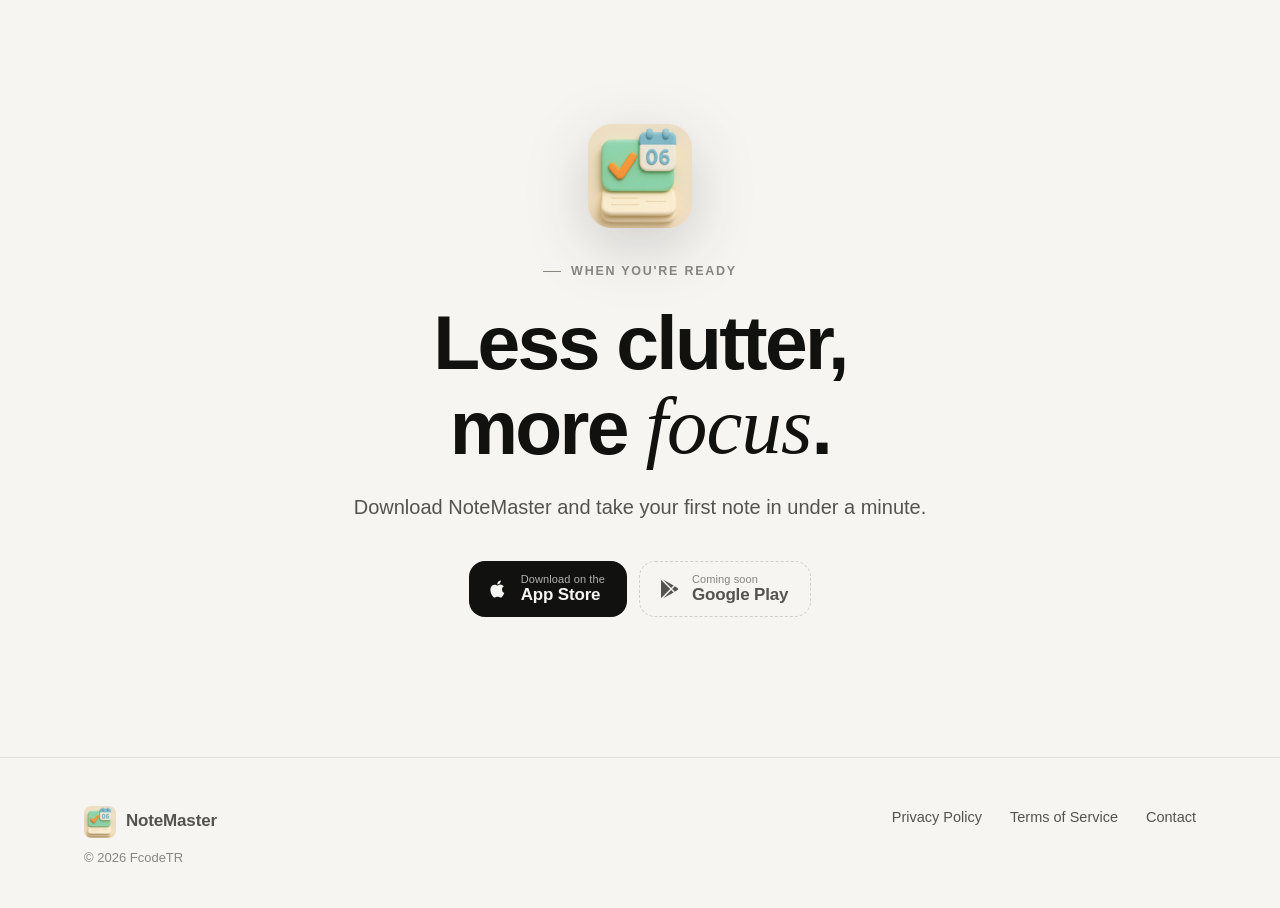
==== commit 271a3035: "Site: Google Play yakında, App Store ülke yönlendirmesi, gerçek ekranlar Google Play düğmeleri "Yakı" ====
--- a/docs/index.html
+++ b/docs/index.html
@@ -157,6 +157,8 @@
 .store small { display: block; font-size: 11px; font-weight: 500; opacity: .7; letter-spacing: .01em; line-height: 1.1; }
 .store b { display: block; font-size: 17px; font-weight: 600; line-height: 1.15; letter-spacing: -0.01em; }
 .store svg { width: 22px; height: 22px; flex: none; }
+/* Not published yet: shown but inert (no link, not focusable). */
+.store.soon, .store.soon:hover { border-style: dashed; border-color: var(--line-strong); color: var(--text-soft); cursor: default; transform: none; box-shadow: none; }
 
 /* ─── Hero ───────────────────────────────────────────────────────────── */
 .hero { position: relative; padding: 148px 0 72px; overflow: hidden; }
@@ -219,69 +221,215 @@
 }
 .screen {
   position: relative; width: 100%; height: 100%; border-radius: 42px; overflow: hidden;
-  background: var(--bg); color: var(--text); font-size: 12px; line-height: 1.35;
+  font-size: 12px; line-height: 1.35;
+}
+.card { background: var(--surface); border: 1px solid var(--line); border-radius: 16px; padding: 12px; }
+.row { display: flex; align-items: center; gap: 9px; }
+
+/* ─── App screens ─────────────────────────────────────────────────────
+   Mockups of the real app UI. Tokens mirror constants/theme.ts (light/dark);
+   each screen is laid out at the real 390pt phone width and scaled to fit. */
+.screen {
+  --a-bg: #F6F5F2; --a-card: #FFFFFF; --a-card2: #EFEDE9; --a-p: #141413; --a-onp: #FFFFFF;
+  --a-text: #111110; --a-t2: #55534E; --a-t3: #6B6862; --a-bd: #E2DFD9;
+  --a-err: #C4321F; --a-errbg: rgba(196,50,31,.08); --a-ok: #2E8049; --a-onsem: #FFFFFF;
+  --a-wbg: #EFEDE9; --a-wbd: #E2DFD9; --a-w2bg: #F6F5F2; --a-w2bd: #EAE8E3;
+  --a-sh: rgba(28,25,23,.10);
+  background: var(--a-bg); color: var(--a-text);
+}
+@media (prefers-color-scheme: dark) {
+  .screen {
+    --a-bg: #0A0A0B; --a-card: #161618; --a-card2: #222226; --a-p: #F4F3F1; --a-onp: #0A0A0B;
+    --a-text: #F5F4F2; --a-t2: #B3B1AB; --a-t3: #8F8D87; --a-bd: #2C2C31;
+    --a-err: #F07A6E; --a-errbg: rgba(240,122,110,.15); --a-ok: #5FBF85; --a-onsem: #0A0A0B;
+    --a-wbg: #1C1C1F; --a-wbd: #2C2C31; --a-w2bg: #0F0F11; --a-w2bd: #222226;
+    --a-sh: rgba(0,0,0,.5);
+  }
 }
 .view {
-  position: absolute; inset: 0; padding: 54px 16px 16px; display: flex; flex-direction: column; gap: 10px;
+  position: absolute; inset: 0;
   opacity: 0; transform: translateY(14px) scale(.985);
   transition: opacity .6s var(--ease), transform .6s var(--ease);
 }
 .view.on { opacity: 1; transform: none; }
-.sb { position: absolute; top: 18px; left: 28px; right: 28px; display: flex; justify-content: space-between; font-size: 12px; font-weight: 600; }
-.app-head { display: flex; align-items: center; justify-content: space-between; }
-.app-head .ttl { font-size: 20px; font-weight: 600; letter-spacing: -0.02em; }
-.app-head .ttl em { font-size: 1.05em; }
-.app-head .avatar { width: 28px; height: 28px; border-radius: 50%; border: 1px solid var(--line-strong); display: grid; place-items: center; font-family: var(--serif); font-style: italic; font-size: 14px; }
-.muted { color: var(--text-faint); font-size: 11px; }
-.card { background: var(--surface); border: 1px solid var(--line); border-radius: 16px; padding: 12px; }
-.row { display: flex; align-items: center; gap: 9px; }
-.chk { width: 15px; height: 15px; border-radius: 50%; border: 1.2px solid var(--line-strong); flex: none; display: grid; place-items: center; }
-.chk.done { background: var(--text); border-color: var(--text); }
-.chk.done::after { content: ""; width: 6px; height: 3.5px; border: solid var(--bg); border-width: 0 0 1.6px 1.6px; transform: rotate(-45deg) translate(1px, -1px); }
-.done-t { color: var(--text-faint); text-decoration: line-through; }
-.pill { display: inline-flex; align-items: center; gap: 5px; height: 22px; padding: 0 9px; border-radius: 11px; font-size: 10.5px; font-weight: 600; border: 1px solid var(--line); background: var(--surface); }
-.pill.on { background: var(--text); color: var(--bg); border-color: var(--text); }
-.dot { width: 6px; height: 6px; border-radius: 50%; flex: none; }
-.line { height: 6px; border-radius: 3px; background: var(--surface-2); }
-.tabbar {
-  margin-top: auto; height: 48px; border-radius: 24px; background: var(--surface); border: 1px solid var(--line);
-  display: flex; align-items: center; justify-content: space-around; padding: 0 6px;
-}
-.tabbar i { width: 18px; height: 18px; border-radius: 6px; border: 1.5px solid var(--text-faint); opacity: .7; }
-.tabbar i.on { border-color: var(--accent); background: var(--accent-soft); opacity: 1; }
-.ring { width: 54px; height: 54px; flex: none; }
-.ring circle { fill: none; stroke-width: 5; }
-.ring .bg { stroke: var(--surface-2); }
-.ring .fg { stroke: var(--accent); stroke-linecap: round; stroke-dasharray: 138; stroke-dashoffset: 138; transition: stroke-dashoffset 1.6s var(--ease) .3s; }
-.on .ring .fg, .ring.static .fg { stroke-dashoffset: 38; }
-.typing { height: 6px; border-radius: 3px; background: var(--text-soft); opacity: .55; width: 0; }
-.view.on .typing { animation: type 4.8s var(--ease) infinite; }
-.view.on .typing:nth-child(2) { animation-delay: .5s; }
-.view.on .typing:nth-child(3) { animation-delay: 1s; }
-.view.on .typing:nth-child(4) { animation-delay: 1.5s; }
-@keyframes type { 0% { width: 0; } 25%, 80% { width: var(--w, 90%); } 95%, 100% { width: 0; } }
-.week { display: grid; grid-template-columns: repeat(7, 1fr); gap: 4px; text-align: center; }
-.week div { padding: 6px 0; border-radius: 10px; font-size: 10px; color: var(--text-soft); }
-.week b { display: block; font-size: 13px; color: var(--text); font-weight: 600; }
-.week .today { background: var(--text); color: var(--bg); }
-.week .today b { color: var(--bg); }
-.event { border-left: 3px solid var(--c, var(--accent)); padding: 8px 10px; border-radius: 10px; background: var(--surface); border-top: 1px solid var(--line); border-right: 1px solid var(--line); border-bottom: 1px solid var(--line); }
-.canvas-paper {
-  flex: 1; border-radius: 16px; border: 1px solid var(--line);
-  background-color: var(--surface);
-  background-image: linear-gradient(var(--line) 1px, transparent 1px);
-  background-size: 100% 26px; background-position: 0 14px;
-  position: relative; overflow: hidden;
-}
-.ink path { fill: none; stroke: var(--text); stroke-width: 2.2; stroke-linecap: round; stroke-linejoin: round; stroke-dasharray: 600; stroke-dashoffset: 600; }
-.ink .hl { stroke: var(--sand); stroke-width: 10; opacity: .35; }
-.view.on .ink path { animation: draw 5.5s var(--ease) infinite; }
-.view.on .ink path:nth-child(2) { animation-delay: .8s; }
-.view.on .ink path:nth-child(3) { animation-delay: 1.6s; }
+.sb { position: absolute; top: 18px; left: 28px; right: 28px; display: flex; justify-content: space-between; font-size: 12px; font-weight: 600; z-index: 4; }
+.app {
+  position: absolute; left: 0; top: 0; width: 390px; height: 839px; overflow: hidden;
+  transform: scale(.7128); transform-origin: 0 0; padding-top: 56px;
+  font-size: 14px; line-height: 1.3; letter-spacing: 0; text-align: left;
+}
+.i { width: 1em; height: 1em; fill: none; stroke: currentColor; stroke-width: 2; stroke-linecap: round; stroke-linejoin: round; flex: none; display: block; }
+.i12 { font-size: 12px; } .i13 { font-size: 13px; } .i14 { font-size: 14px; } .i15 { font-size: 15px; } .i16 { font-size: 16px; }
+.i17 { font-size: 17px; } .i18 { font-size: 18px; } .i20 { font-size: 20px; } .i22 { font-size: 22px; } .i24 { font-size: 24px; } .i26 { font-size: 26px; }
+.a-row { display: flex; align-items: center; gap: 6px; }
+/* AppHeader */
+.a-hdr { display: flex; align-items: center; justify-content: space-between; padding: 12px 16px 10px; }
+.a-logo { display: flex; align-items: center; gap: 10px; }
+.a-logo img { width: 36px; height: 36px; border-radius: 10px; }
+.a-brand { font-size: 16px; font-weight: 700; line-height: 20px; }
+.a-sub { font-size: 11px; font-weight: 500; color: var(--a-t2); }
+.a-acts { display: flex; gap: 8px; }
+.a-rb { width: 32px; height: 32px; border-radius: 50%; border: 1.5px solid var(--a-bd); background: var(--a-card); display: grid; place-items: center; }
+.a-rb.ai { border-width: 1px; background: var(--a-wbg); border-color: var(--a-wbd); }
+/* CustomTabBar */
+.a-tabs { position: absolute; left: 0; right: 0; bottom: 0; padding-bottom: 16px; display: flex; justify-content: center; z-index: 3; }
+.a-bar { display: flex; width: 92%; height: 70px; border-radius: 40px; padding: 0 10px; background: var(--a-card); box-shadow: 0 10px 20px var(--a-sh); }
+.a-tab { flex: 1; position: relative; display: flex; align-items: center; justify-content: center; color: var(--a-t2); }
+.a-tab .tc { display: flex; flex-direction: column; align-items: center; gap: 4px; font-size: 11px; font-weight: 500; }
+.a-tab.on .tc { opacity: 0; }
+.a-bub { position: absolute; left: 50%; top: -20px; width: 64px; height: 64px; margin-left: -32px; border-radius: 50%; background: var(--a-p); color: var(--a-onp); display: grid; place-items: center; box-shadow: 0 4px 8px var(--a-sh); }
+.a-aifab { position: absolute; right: 20px; bottom: 104px; width: 56px; height: 56px; border-radius: 50%; background: var(--a-p); color: var(--a-onp); display: grid; place-items: center; box-shadow: 0 4px 10px var(--a-sh); z-index: 2; }
+.a-aifab .sp { position: absolute; top: 9px; left: 9px; }
+/* Home */
+.a-h3 { font-size: 20px; font-weight: 700; line-height: 28px; padding: 0 16px; margin-bottom: 12px; }
+.a-hcal { display: flex; gap: 8px; padding: 0 16px; margin-bottom: 16px; overflow: hidden; }
+.a-day { flex: none; width: 60px; height: 80px; border-radius: 20px; background: var(--a-card); display: flex; flex-direction: column; align-items: center; justify-content: center; gap: 4px; }
+.a-day small { font-size: 12px; font-weight: 500; color: var(--a-t2); line-height: 16px; }
+.a-day b { font-size: 20px; font-weight: 700; line-height: 28px; }
+.a-day.sel { background: var(--a-p); color: var(--a-onp); }
+.a-day.sel small { color: var(--a-onp); }
+.a-dots { display: flex; gap: 2px; height: 6px; margin-top: 4px; }
+.a-dots i { width: 6px; height: 6px; border-radius: 50%; }
+.a-sec { padding: 0 16px; }
+.a-adv { display: flex; align-items: center; border-radius: 16px; padding: 14px; border: 1px solid var(--a-wbd); background: var(--a-wbg); margin-bottom: 16px; }
+.a-advI { width: 36px; height: 36px; border-radius: 12px; background: var(--a-p); color: var(--a-onp); display: grid; place-items: center; margin-right: 12px; flex: none; box-shadow: 0 4px 8px var(--a-sh); }
+.a-advT { font-size: 14px; font-weight: 600; }
+.a-pdot { width: 6px; height: 6px; border-radius: 50%; background: var(--a-p); }
+.a-advS { font-size: 12px; color: var(--a-t2); margin-top: 2px; }
+.a-tw { background: var(--a-card); border: 1px solid var(--a-bd); border-radius: 24px; padding: 16px; margin-bottom: 16px; box-shadow: 0 1px 3px var(--a-sh); }
+.a-twh { display: flex; align-items: center; justify-content: space-between; margin-bottom: 14px; }
+.a-twt { font-size: 16px; font-weight: 700; }
+.a-big { width: 10px; height: 10px; border-radius: 50%; background: var(--a-p); }
+.a-tog { width: 28px; height: 28px; border-radius: 50%; background: var(--a-bd); color: var(--a-t2); display: grid; place-items: center; }
+.a-prog { display: flex; align-items: center; justify-content: space-between; border-radius: 16px; padding: 12px; border: 1px solid var(--a-w2bd); background: var(--a-w2bg); }
+.a-progT { font-size: 14px; font-weight: 600; }
+.a-progS { font-size: 11px; color: var(--a-t2); margin-top: 4px; line-height: 16px; }
+.a-ring { position: relative; width: 56px; height: 56px; flex: none; display: grid; place-items: center; }
+.a-ring svg { position: absolute; inset: 0; width: 56px; height: 56px; }
+.a-ring circle { fill: none; stroke-width: 5; }
+.a-ring .bg { stroke: var(--a-bd); }
+.a-ring .fg { stroke: var(--a-p); stroke-linecap: round; stroke-dasharray: 148; stroke-dashoffset: 148; transition: stroke-dashoffset 1.6s var(--ease) .3s; }
+.on .a-ring .fg, .a-ring.static .fg { stroke-dashoffset: 74; }
+.a-ring b { font-size: 13px; font-weight: 700; }
+.a-tl { margin-top: 8px; }
+.a-ti { display: flex; align-items: center; justify-content: space-between; border-radius: 12px; padding: 10px; border: 1px solid var(--a-w2bd); background: var(--a-w2bg); margin-bottom: 8px; gap: 10px; }
+.a-ti .l { display: flex; align-items: center; gap: 10px; flex: 1; min-width: 0; font-size: 13px; font-weight: 500; }
+.a-ti .l span { overflow: hidden; text-overflow: ellipsis; white-space: nowrap; }
+.a-ck { width: 18px; height: 18px; border-radius: 50%; border: 2px solid var(--a-p); flex: none; }
+.a-ck.d { border: 0; background: var(--a-wbg); color: var(--a-p); display: grid; place-items: center; }
+.a-ti .dn { text-decoration: line-through; color: var(--a-t3); }
+.a-tm { padding: 4px 8px; border-radius: 12px; border: 1px solid var(--a-wbd); background: var(--a-wbg); font-size: 10px; font-weight: 600; flex: none; }
+.a-qh { display: flex; align-items: center; justify-content: space-between; padding: 0 4px; margin-bottom: 10px; }
+.a-qh b { font-size: 16px; font-weight: 700; } .a-qh span { font-size: 12px; font-weight: 600; }
+.a-qg { display: flex; flex-wrap: wrap; justify-content: space-between; gap: 10px 0; }
+.a-qp { width: 48%; border-radius: 16px; padding: 12px; border: 1px solid var(--a-bd); background: var(--a-card); display: flex; align-items: center; gap: 10px; box-shadow: 0 1px 3px var(--a-sh); }
+.a-qi { width: 36px; height: 36px; border-radius: 12px; border: 1px solid var(--a-wbd); background: var(--a-wbg); display: grid; place-items: center; flex: none; }
+.a-qp .t { font-size: 13px; font-weight: 600; }
+.a-qp .s { font-size: 10px; color: var(--a-t2); margin-top: 2px; }
+.a-qp .n { font-size: 9px; font-weight: 700; padding: 2px 4px; border-radius: 4px; background: var(--a-wbd); }
+.a-qp .c { font-size: 10px; color: var(--a-t3); margin-left: auto; }
+/* Notes */
+.a-srow { display: flex; align-items: center; gap: 10px; padding: 0 16px; margin: 4px 0; }
+.a-search { flex: 1; height: 44px; border-radius: 12px; background: var(--a-card); display: flex; align-items: center; gap: 8px; padding: 0 12px; font-size: 16px; color: var(--a-t2); }
+.a-sq { width: 44px; height: 44px; border-radius: 20px; border: 1px solid var(--a-bd); background: var(--a-card); display: grid; place-items: center; }
+.a-sq.v { background: var(--a-errbg); color: var(--a-err); }
+.a-chips { display: flex; gap: 8px; padding: 0 16px; margin: 12px 0; overflow: hidden; }
+.a-chip { flex: none; padding: 4px 12px; border-radius: 9999px; border: 1px solid var(--a-bd); background: var(--a-card); font-size: 14px; line-height: 20px; color: var(--a-t2); }
+.a-chip.sel { background: var(--a-ok); border-color: var(--a-ok); color: var(--a-onsem); font-weight: 600; }
+.a-list { padding: 0 16px; }
+.a-grp { font-size: 14px; font-weight: 700; color: var(--a-t2); padding: 4px 0; margin: 8px 0 4px; }
+.a-note { position: relative; overflow: hidden; border-radius: 16px; padding: 16px 16px 16px 22px; margin-bottom: 12px; border: 1px solid var(--a-bd); background: var(--a-card); box-shadow: 0 2px 8px rgba(28,25,23,.04); }
+.a-note.pin { border-color: color-mix(in srgb, var(--a-p) 21%, transparent); }
+.a-note .bar { position: absolute; left: 0; top: 0; bottom: 0; width: 5px; background: var(--c); }
+.a-nh { display: flex; align-items: flex-start; justify-content: space-between; gap: 12px; margin-bottom: 8px; }
+.a-nm { display: flex; align-items: center; gap: 8px; flex-wrap: wrap; margin-bottom: 6px; }
+.a-tag { padding: 2px 8px; border-radius: 6px; font-size: 12px; font-weight: 600; background: color-mix(in srgb, var(--c) 14%, transparent); color: color-mix(in srgb, var(--c) 72%, var(--a-text)); }
+.a-tm2 { display: flex; align-items: center; gap: 4px; font-size: 12px; font-weight: 500; color: var(--a-t3); }
+.a-nt { font-size: 16px; font-weight: 700; }
+.a-na { display: flex; align-items: center; gap: 4px; color: var(--a-t3); flex: none; }
+.a-na > span { padding: 6px; border-radius: 8px; display: grid; place-items: center; }
+.a-na > .pn { background: color-mix(in srgb, var(--a-p) 9%, transparent); color: var(--a-p); }
+.a-pv { font-size: 14px; line-height: 22px; color: var(--a-t2); margin-bottom: 10px; display: -webkit-box; -webkit-line-clamp: 3; -webkit-box-orient: vertical; overflow: hidden; }
+.a-au { display: inline-flex; align-items: center; gap: 6px; padding: 8px; border-radius: 8px; border: 1px solid color-mix(in srgb, var(--a-p) 19%, transparent); background: var(--a-card2); color: var(--a-p); font-size: 12px; font-weight: 600; margin-bottom: 10px; }
+.a-nf { display: flex; align-items: center; justify-content: space-between; font-size: 12px; }
+.a-nf .sy { display: flex; align-items: center; gap: 4px; color: var(--a-p); }
+.a-nf .dt { color: var(--a-t3); }
+/* Note editor */
+.a-eh { display: flex; align-items: center; justify-content: space-between; padding: 8px 12px; border-bottom: 1px solid var(--a-bd); }
+.a-eh .l { display: flex; align-items: center; gap: 10px; }
+.a-eh .l b { font-size: 18px; font-weight: 700; }
+.a-eh .r { display: flex; align-items: center; gap: 4px; color: var(--a-t2); }
+.a-eh .r > span { width: 34px; height: 34px; display: grid; place-items: center; }
+.a-eh .r > em { font-style: normal; color: var(--a-p); font-size: 16px; font-weight: 700; padding-left: 6px; }
+.a-ec { padding: 16px; display: grid; gap: 12px; }
+.a-ecard { background: var(--a-card); border: 1px solid var(--a-bd); border-radius: 20px; padding: 16px; }
+.a-lbl { font-size: 11px; font-weight: 700; letter-spacing: .6px; color: var(--a-t2); margin-bottom: 8px; }
+.a-et { font-size: 18px; font-weight: 700; padding: 4px 0; }
+.a-cr { display: flex; gap: 12px; overflow: hidden; margin-top: 4px; }
+.a-cc { width: 34px; height: 34px; border-radius: 50%; flex: none; display: grid; place-items: center; color: #fff; }
+.a-cc.s { border: 2px solid #fff; box-shadow: 0 2px 4px rgba(0,0,0,.3); }
+.a-ct { font-size: 16px; line-height: 24px; }
+.a-ct p { margin: 0; animation: atype 6s var(--ease) infinite; }
+.a-ct p:nth-child(2) { animation-delay: .5s; } .a-ct p:nth-child(3) { animation-delay: 1s; } .a-ct p:nth-child(4) { animation-delay: 1.5s; }
+@keyframes atype { 0% { clip-path: inset(0 100% 0 0); } 25%, 80% { clip-path: inset(0 0 0 0); } 95%, 100% { clip-path: inset(0 100% 0 0); } }
+.a-aib { border-radius: 16px; padding: 12px; margin-top: 12px; border: 1px solid var(--a-wbd); background: var(--a-wbg); display: grid; gap: 8px; }
+.a-aih { display: flex; align-items: center; justify-content: space-between; }
+.a-aih b { font-size: 14px; font-weight: 600; }
+.a-aibg { font-size: 10px; font-weight: 700; padding: 2px 8px; border-radius: 8px; background: color-mix(in srgb, var(--a-p) 12%, transparent); color: var(--a-p); }
+.a-pills { display: flex; flex-wrap: wrap; gap: 8px; }
+.a-pill { display: inline-flex; align-items: center; gap: 4px; padding: 6px 10px; border-radius: 14px; border: 1px solid var(--a-bd); background: var(--a-card); font-size: 12px; font-weight: 600; }
+.a-pill .i { color: var(--a-p); }
+.a-pill.p { background: color-mix(in srgb, var(--a-p) 9%, transparent); border-color: var(--a-p); color: var(--a-p); font-weight: 700; }
+/* Calendar */
+.a-ut { display: flex; align-items: center; justify-content: space-between; padding: 0 16px; margin-bottom: 12px; }
+.a-ut .l { display: flex; align-items: center; gap: 10px; }
+.a-ut .l b { font-size: 20px; font-weight: 700; }
+.a-sy { display: flex; align-items: center; gap: 6px; font-size: 12px; color: var(--a-t2); }
+.a-sy i { width: 8px; height: 8px; border-radius: 50%; background: var(--a-ok); }
+.a-ut .r { display: flex; gap: 8px; }
+.a-ub { width: 36px; height: 36px; border-radius: 12px; background: var(--a-card2); color: var(--a-t2); display: grid; place-items: center; }
+.a-seg { display: flex; margin: 0 16px 12px; padding: 4px; border-radius: 14px; background: var(--a-card2); }
+.a-seg div { flex: 1; height: 36px; border-radius: 10px; display: flex; align-items: center; justify-content: center; gap: 6px; font-size: 13px; font-weight: 600; color: var(--a-t2); }
+.a-seg .on { background: var(--a-p); color: var(--a-onp); }
+.a-mh { display: flex; align-items: center; justify-content: space-between; padding: 0 20px; height: 32px; font-size: 16px; font-weight: 600; }
+.a-mh .i { color: var(--a-t2); }
+.a-mgrid { display: grid; grid-template-columns: repeat(7, 1fr); padding: 0 12px; margin-bottom: 8px; text-align: center; }
+.a-wd { height: 24px; line-height: 24px; font-size: 12px; color: var(--a-t2); }
+.a-d { height: 38px; display: flex; flex-direction: column; align-items: center; font-size: 15px; }
+.a-d span { width: 28px; height: 28px; border-radius: 50%; display: grid; place-items: center; }
+.a-d.td span { font-weight: 700; }
+.a-d.sel span { background: var(--a-p); color: var(--a-onp); }
+.a-d .a-dots { height: 4px; margin-top: 2px; } .a-d .a-dots i { width: 4px; height: 4px; }
+.a-ev { border-radius: 16px; padding: 16px; margin-bottom: 12px; border: 1px solid var(--a-bd); background: var(--a-card); box-shadow: 0 2px 6px rgba(28,25,23,.04); }
+.a-evh { display: flex; align-items: center; justify-content: space-between; margin-bottom: 10px; }
+.a-evt { display: flex; align-items: center; gap: 8px; }
+.a-evtime { display: flex; align-items: center; gap: 6px; padding: 4px 10px; border-radius: 8px; font-size: 12px; font-weight: 600; color: color-mix(in srgb, var(--c) 72%, var(--a-text)); background: color-mix(in srgb, var(--c) 9%, transparent); }
+.a-evcat { padding: 4px 10px; border-radius: 8px; font-size: 12px; font-weight: 500; background: var(--a-card2); color: var(--a-t2); }
+.a-evh .r { display: flex; gap: 8px; color: var(--a-t2); }
+.a-evtitle { font-size: 16px; font-weight: 600; margin-bottom: 4px; }
+.a-evd { font-size: 13px; line-height: 18px; color: var(--a-t2); margin-bottom: 12px; }
+.a-evf { display: flex; align-items: center; gap: 4px; padding-top: 12px; border-top: 1px solid var(--a-bd); font-size: 13px; color: var(--a-t2); }
+.a-fab { position: absolute; right: 16px; bottom: 100px; width: 56px; height: 56px; border-radius: 50%; background: var(--a-p); color: var(--a-onp); display: grid; place-items: center; box-shadow: 0 4px 8px var(--a-sh); z-index: 2; }
+/* Drawing */
+.a-dt { display: flex; align-items: center; justify-content: space-between; padding: 8px 12px; }
+.a-dt .g { display: flex; gap: 8px; }
+.a-db { width: 38px; height: 38px; border-radius: 50%; background: var(--a-card2); color: var(--a-text); display: grid; place-items: center; }
+.a-db.p { background: var(--a-p); color: var(--a-onp); }
+.a-paper { position: absolute; left: 12px; right: 12px; top: 112px; bottom: 112px; border-radius: 16px; border: 1px solid var(--a-bd); background-color: var(--a-card); background-image: linear-gradient(var(--a-bd) 1px, transparent 1px); background-size: 100% 30px; background-position: 0 22px; overflow: hidden; }
+.a-ink path { fill: none; stroke: var(--a-text); stroke-width: 2.2; stroke-linecap: round; stroke-linejoin: round; stroke-dasharray: 600; stroke-dashoffset: 600; }
+.a-ink .hl { stroke: #F59E0B; stroke-width: 10; opacity: .4; }
+.view.on .a-ink path { animation: draw 5.5s var(--ease) infinite; }
+.view.on .a-ink path:nth-child(2) { animation-delay: .8s; }
+.view.on .a-ink path:nth-child(3) { animation-delay: 1.6s; }
 @keyframes draw { 0% { stroke-dashoffset: 600; } 45%, 85% { stroke-dashoffset: 0; } 100% { stroke-dashoffset: 0; opacity: 0; } }
-.tools { display: flex; justify-content: center; gap: 8px; }
-.tools span { width: 26px; height: 26px; border-radius: 50%; border: 1px solid var(--line); background: var(--surface); }
-.tools span.sel { box-shadow: 0 0 0 2px var(--bg), 0 0 0 3.5px var(--text); }
+.a-tools { position: absolute; left: 0; right: 0; bottom: 16px; display: flex; justify-content: center; }
+.a-tb { display: flex; align-items: center; gap: 6px; padding: 8px 12px; border-radius: 32px; background: var(--a-card); border: 1px solid var(--a-bd); box-shadow: 0 10px 20px var(--a-sh); }
+.a-tb .ib { width: 40px; height: 40px; border-radius: 50%; display: grid; place-items: center; color: var(--a-t2); }
+.a-tb .ib.sel { background: var(--a-p); color: var(--a-onp); }
+.a-tb .sep { width: 1px; height: 24px; background: var(--a-bd); margin: 0 4px; }
+.a-tb .cd { width: 22px; height: 22px; border-radius: 50%; margin: 0 3px; }
+.a-tb .cd.sel { box-shadow: 0 0 0 2px var(--a-card), 0 0 0 4px var(--a-text); }
+
 
 /* ─── Sections ───────────────────────────────────────────────────────── */
 section { position: relative; }
@@ -470,12 +618,13 @@
 @media (prefers-reduced-motion: reduce) {
   *, *::before, *::after { animation: none !important; transition: none !important; }
   .rv, .split .w > span { opacity: 1; transform: none; }
-  .view.on .typing { width: var(--w, 90%); }
-  .ink path { stroke-dashoffset: 0; }
+  .a-ink path { stroke-dashoffset: 0; }
+  .a-ct p { clip-path: none; }
 }
 </style>
 </head>
 <body>
+<svg width="0" height="0" style="position:absolute" aria-hidden="true" focusable="false"><defs><symbol id="i-search" viewBox="0 0 24 24"><circle cx="11" cy="11" r="8"/><path d="m21 21-4.3-4.3"/></symbol><symbol id="i-sparkles" viewBox="0 0 24 24"><path d="M9.937 15.5A2 2 0 0 0 8.5 14.063l-6.135-1.582a.5.5 0 0 1 0-.962L8.5 9.936A2 2 0 0 0 9.937 8.5l1.582-6.135a.5.5 0 0 1 .963 0L14.063 8.5A2 2 0 0 0 15.5 9.937l6.135 1.581a.5.5 0 0 1 0 .964L15.5 14.063a2 2 0 0 0-1.437 1.437l-1.582 6.135a.5.5 0 0 1-.963 0z"/><path d="M20 3v4"/><path d="M22 5h-4"/><path d="M4 17v2"/><path d="M5 18H3"/></symbol><symbol id="i-user" viewBox="0 0 24 24"><path d="M19 21v-2a4 4 0 0 0-4-4H9a4 4 0 0 0-4 4v2"/><circle cx="12" cy="7" r="4"/></symbol><symbol id="i-home" viewBox="0 0 24 24"><path d="M15 21v-8a1 1 0 0 0-1-1h-4a1 1 0 0 0-1 1v8"/><path d="M3 10a2 2 0 0 1 .709-1.528l7-5.999a2 2 0 0 1 2.582 0l7 5.999A2 2 0 0 1 21 10v9a2 2 0 0 1-2 2H5a2 2 0 0 1-2-2z"/></symbol><symbol id="i-check-square" viewBox="0 0 24 24"><path d="m9 11 3 3L22 4"/><path d="M21 12v7a2 2 0 0 1-2 2H5a2 2 0 0 1-2-2V5a2 2 0 0 1 2-2h11"/></symbol><symbol id="i-file-text" viewBox="0 0 24 24"><path d="M15 2H6a2 2 0 0 0-2 2v16a2 2 0 0 0 2 2h12a2 2 0 0 0 2-2V7Z"/><path d="M14 2v4a2 2 0 0 0 2 2h4"/><path d="M10 9H8"/><path d="M16 13H8"/><path d="M16 17H8"/></symbol><symbol id="i-calendar" viewBox="0 0 24 24"><path d="M8 2v4"/><path d="M16 2v4"/><rect width="18" height="18" x="3" y="4" rx="2"/><path d="M3 10h18"/></symbol><symbol id="i-settings" viewBox="0 0 24 24"><path d="M12.22 2h-.44a2 2 0 0 0-2 2v.18a2 2 0 0 1-1 1.73l-.43.25a2 2 0 0 1-2 0l-.15-.08a2 2 0 0 0-2.73.73l-.22.38a2 2 0 0 0 .73 2.73l.15.1a2 2 0 0 1 1 1.72v.51a2 2 0 0 1-1 1.74l-.15.09a2 2 0 0 0-.73 2.73l.22.38a2 2 0 0 0 2.73.73l.15-.08a2 2 0 0 1 2 0l.43.25a2 2 0 0 1 1 1.73V20a2 2 0 0 0 2 2h.44a2 2 0 0 0 2-2v-.18a2 2 0 0 1 1-1.73l.43-.25a2 2 0 0 1 2 0l.15.08a2 2 0 0 0 2.73-.73l.22-.39a2 2 0 0 0-.73-2.73l-.15-.08a2 2 0 0 1-1-1.74v-.5a2 2 0 0 1 1-1.74l.15-.09a2 2 0 0 0 .73-2.73l-.22-.38a2 2 0 0 0-2.73-.73l-.15.08a2 2 0 0 1-2 0l-.43-.25a2 2 0 0 1-1-1.73V4a2 2 0 0 0-2-2z"/><circle cx="12" cy="12" r="3"/></symbol><symbol id="i-chevron-down" viewBox="0 0 24 24"><path d="m6 9 6 6 6-6"/></symbol><symbol id="i-chevron-left" viewBox="0 0 24 24"><path d="m15 18-6-6 6-6"/></symbol><symbol id="i-chevron-right" viewBox="0 0 24 24"><path d="m9 18 6-6-6-6"/></symbol><symbol id="i-clock" viewBox="0 0 24 24"><circle cx="12" cy="12" r="10"/><path d="M12 6v6l4 2"/></symbol><symbol id="i-pin" viewBox="0 0 24 24"><path d="M12 17v5"/><path d="M9 10.76a2 2 0 0 1-1.11 1.79l-1.78.9A2 2 0 0 0 5 15.24V16a1 1 0 0 0 1 1h12a1 1 0 0 0 1-1v-.76a2 2 0 0 0-1.11-1.79l-1.78-.9A2 2 0 0 1 15 10.76V7a1 1 0 0 1 1-1 2 2 0 0 0 0-4H8a2 2 0 0 0 0 4 1 1 0 0 1 1 1z"/></symbol><symbol id="i-share-2" viewBox="0 0 24 24"><circle cx="18" cy="5" r="3"/><circle cx="6" cy="12" r="3"/><circle cx="18" cy="19" r="3"/><line x1="8.59" x2="15.42" y1="13.51" y2="17.49"/><line x1="15.41" x2="8.59" y1="6.51" y2="10.49"/></symbol><symbol id="i-more" viewBox="0 0 24 24"><circle cx="12" cy="12" r="1"/><circle cx="12" cy="5" r="1"/><circle cx="12" cy="19" r="1"/></symbol><symbol id="i-mic" viewBox="0 0 24 24"><path d="M12 2a3 3 0 0 0-3 3v7a3 3 0 0 0 6 0V5a3 3 0 0 0-3-3Z"/><path d="M19 10v2a7 7 0 0 1-14 0v-2"/><line x1="12" x2="12" y1="19" y2="22"/></symbol><symbol id="i-template" viewBox="0 0 24 24"><rect width="18" height="7" x="3" y="3" rx="1"/><rect width="9" height="7" x="3" y="14" rx="1"/><rect width="5" height="7" x="16" y="14" rx="1"/></symbol><symbol id="i-bell" viewBox="0 0 24 24"><path d="M6 8a6 6 0 0 1 12 0c0 7 3 9 3 9H3s3-2 3-9"/><path d="M10.3 21a1.94 1.94 0 0 0 3.4 0"/></symbol><symbol id="i-arrow-left" viewBox="0 0 24 24"><path d="m12 19-7-7 7-7"/><path d="M19 12H5"/></symbol><symbol id="i-check" viewBox="0 0 24 24"><path d="M20 6 9 17l-5-5"/></symbol><symbol id="i-briefcase" viewBox="0 0 24 24"><path d="M16 20V4a2 2 0 0 0-2-2h-4a2 2 0 0 0-2 2v16"/><rect width="20" height="14" x="2" y="6" rx="2"/></symbol><symbol id="i-bot" viewBox="0 0 24 24"><path d="M12 8V4H8"/><rect width="16" height="12" x="4" y="8" rx="2"/><path d="M2 14h2"/><path d="M20 14h2"/><path d="M15 13v2"/><path d="M9 13v2"/></symbol><symbol id="i-book" viewBox="0 0 24 24"><path d="M4 19.5v-15A2.5 2.5 0 0 1 6.5 2H19a1 1 0 0 1 1 1v18a1 1 0 0 1-1 1H6.5a1 1 0 0 1 0-5H20"/></symbol><symbol id="i-map-pin" viewBox="0 0 24 24"><path d="M20 10c0 4.993-5.539 10.193-7.399 11.799a1 1 0 0 1-1.202 0C9.539 20.193 4 14.993 4 10a8 8 0 0 1 16 0"/><circle cx="12" cy="10" r="3"/></symbol><symbol id="i-video" viewBox="0 0 24 24"><path d="m16 13 5.223 3.482a.5.5 0 0 0 .777-.416V7.87a.5.5 0 0 0-.752-.432L16 10.5"/><rect x="2" y="6" width="14" height="12" rx="2"/></symbol><symbol id="i-plus" viewBox="0 0 24 24"><path d="M5 12h14"/><path d="M12 5v14"/></symbol><symbol id="i-refresh" viewBox="0 0 24 24"><path d="M3 12a9 9 0 0 1 9-9 9.75 9.75 0 0 1 6.74 2.74L21 8"/><path d="M21 3v5h-5"/><path d="M21 12a9 9 0 0 1-9 9 9.75 9.75 0 0 1-6.74-2.74L3 16"/><path d="M8 16H3v5"/></symbol><symbol id="i-sliders" viewBox="0 0 24 24"><line x1="21" x2="14" y1="4" y2="4"/><line x1="10" x2="3" y1="4" y2="4"/><line x1="21" x2="12" y1="12" y2="12"/><line x1="8" x2="3" y1="12" y2="12"/><line x1="21" x2="16" y1="20" y2="20"/><line x1="12" x2="3" y1="20" y2="20"/><line x1="14" x2="14" y1="2" y2="6"/><line x1="8" x2="8" y1="10" y2="14"/><line x1="16" x2="16" y1="18" y2="22"/></symbol><symbol id="i-align-left" viewBox="0 0 24 24"><path d="M15 12H3"/><path d="M17 18H3"/><path d="M21 6H3"/></symbol><symbol id="i-grid" viewBox="0 0 24 24"><rect width="18" height="18" x="3" y="3" rx="2"/><path d="M3 9h18"/><path d="M3 15h18"/><path d="M9 3v18"/><path d="M15 3v18"/></symbol><symbol id="i-undo" viewBox="0 0 24 24"><path d="M3 7v6h6"/><path d="M21 17a9 9 0 0 0-9-9 9 9 0 0 0-6 2.3L3 13"/></symbol><symbol id="i-redo" viewBox="0 0 24 24"><path d="M21 7v6h-6"/><path d="M3 17a9 9 0 0 1 9-9 9 9 0 0 1 6 2.3l3 2.7"/></symbol><symbol id="i-pencil" viewBox="0 0 24 24"><path d="M12 20h9"/><path d="M16.376 3.622a1 1 0 0 1 3.002 3.002L7.368 18.635a2 2 0 0 1-.855.506l-2.872.838a.5.5 0 0 1-.62-.62l.838-2.872a2 2 0 0 1 .506-.854z"/></symbol><symbol id="i-highlighter" viewBox="0 0 24 24"><path d="m9 11-6 6v3h9l3-3"/><path d="m22 12-4.6 4.6a2 2 0 0 1-2.8 0l-5.2-5.2a2 2 0 0 1 0-2.8L14 4"/></symbol><symbol id="i-eraser" viewBox="0 0 24 24"><path d="m7 21-4.3-4.3c-1-1-1-2.5 0-3.4l9.6-9.6c1-1 2.5-1 3.4 0l5.6 5.6c1 1 1 2.5 0 3.4L13 21"/><path d="M22 21H7"/><path d="m5 11 9 9"/></symbol><symbol id="i-x" viewBox="0 0 24 24"><path d="M18 6 6 18"/><path d="m6 6 12 12"/></symbol><symbol id="i-sticky-note" viewBox="0 0 24 24"><path d="M16 3H5a2 2 0 0 0-2 2v14a2 2 0 0 0 2 2h9l7-7V5a2 2 0 0 0-2-2z"/><path d="M15 21v-6h6"/></symbol><symbol id="i-wand" viewBox="0 0 24 24"><path d="m21.64 3.64-1.28-1.28a1.21 1.21 0 0 0-1.72 0L2.36 18.64a1.21 1.21 0 0 0 0 1.72l1.28 1.28a1.2 1.2 0 0 0 1.72 0L21.64 5.36a1.2 1.2 0 0 0 0-1.72"/><path d="m14 7 3 3"/><path d="M5 6v4"/><path d="M19 14v4"/><path d="M10 2v2"/><path d="M7 8H3"/><path d="M21 16h-4"/><path d="M11 3H9"/></symbol></defs></svg>
 <div class="progress" aria-hidden="true"></div>
 
 <!-- ─── Nav ─────────────────────────────────────────────────────────── -->
@@ -506,19 +655,19 @@
       <h1 class="split" data-i18n-html="hero.title">Aklınızdakileri <em>düzene</em> sokun.</h1>
       <p class="lead rv" style="--d:.35s" data-i18n="hero.lead">NoteMaster; notlarınızı, görevlerinizi ve takviminizi tek bir sade uygulamada toplar. Konuşarak not alın, yapay zekâya özetletin, zamanı gelince hatırlatalım.</p>
       <div class="cta rv" style="--d:.5s" id="download">
-        <a class="btn btn-primary store" href="https://apps.apple.com/app/id6823328342" target="_blank" rel="noopener">
+        <a class="btn btn-primary store" href="/app-store" target="_blank" rel="noopener">
           <svg viewBox="0 0 24 24" fill="currentColor" aria-hidden="true"><path d="M16.37 12.62c-.02-2.35 1.92-3.48 2.01-3.54-1.1-1.6-2.8-1.82-3.4-1.84-1.45-.15-2.83.85-3.56.85-.74 0-1.87-.83-3.07-.81-1.58.02-3.04.92-3.85 2.33-1.64 2.85-.42 7.07 1.18 9.38.78 1.13 1.71 2.4 2.93 2.36 1.18-.05 1.62-.76 3.04-.76 1.42 0 1.82.76 3.06.74 1.27-.02 2.07-1.15 2.84-2.29.9-1.31 1.27-2.58 1.29-2.65-.03-.01-2.46-.95-2.47-3.77zM14.03 5.72c.65-.79 1.09-1.88.97-2.97-.94.04-2.07.62-2.74 1.41-.6.7-1.13 1.81-.99 2.88 1.04.08 2.11-.53 2.76-1.32z"/></svg>
           <span><small data-i18n="store.apple.small">İndirin</small><b>App Store</b></span>
         </a>
-        <a class="btn btn-ghost store" href="https://play.google.com/store/apps/details?id=com.fcodetr.notemaster" target="_blank" rel="noopener">
+        <div class="btn btn-ghost store soon" aria-disabled="true">
           <svg viewBox="0 0 24 24" aria-hidden="true"><path fill="currentColor" d="M3.6 2.3c-.2.2-.3.6-.3 1v17.4c0 .4.1.8.3 1l9.7-9.7L3.6 2.3zm10.8 10.8 2.6 2.6-11.3 6.5 8.7-9.1zm0-2.2L5.7 1.8 17 8.3l-2.6 2.6zm3.9-1.8 3 1.7c.9.5.9 1.9 0 2.4l-3 1.7-2.8-2.9 2.8-2.9z"/></svg>
-          <span><small data-i18n="store.google.small">Edinin</small><b>Google Play</b></span>
-        </a>
+          <span><small data-i18n="store.google.small">Yakında</small><b>Google Play</b></span>
+        </div>
       </div>
       <div class="hero-note rv" style="--d:.65s">
         <span data-i18n="hero.n1">Ücretsiz başlayın</span>
         <span data-i18n="hero.n2">Hesap olmadan deneyin</span>
-        <span data-i18n="hero.n3">iOS ve Android</span>
+        <span data-i18n="hero.n3">iOS'ta şimdi, Android yakında</span>
       </div>
     </div>
 
@@ -540,34 +689,47 @@
       <div class="phone" id="heroPhone">
         <div class="screen">
           <div class="sb"><span>9:41</span><span>●●●</span></div>
-          <div class="view on">
-            <div class="app-head">
-              <div>
-                <div class="muted" data-i18n="ph.greeting">Günaydın, Fırat</div>
-                <div class="ttl" data-i18n-html="ph.today">Bugün <em>sakin</em></div>
+          <div class="view on"><div class="app">
+            <div data-hdr="home"></div>
+            <div class="a-h3" data-i18n="h.sum">Bugünün Özeti</div>
+            <div class="a-hcal"></div>
+            <div class="a-sec">
+              <div class="a-adv">
+                <div class="a-advI"><svg class="i i18" aria-hidden="true"><use href="#i-sparkles"/></svg></div>
+                <div>
+                  <div class="a-row"><span class="a-advT" data-i18n="h.advT">Günün Akıllı Tavsiyesi</span><i class="a-pdot"></i></div>
+                  <div class="a-advS" data-i18n="h.adv">Bugün tamamlaman gereken 2 adet yüksek öncelikli görevin var. Önce onlara odaklan!</div>
+                </div>
               </div>
-              <div class="avatar">F</div>
+              <div class="a-tw">
+                <div class="a-twh">
+                  <div class="a-row" style="gap:8px"><i class="a-big"></i><span class="a-twt" data-i18n="h.tasks">Bugünkü Görevler</span></div>
+                  <div class="a-tog"><svg class="i i18" aria-hidden="true"><use href="#i-chevron-down"/></svg></div>
+                </div>
+                <div class="a-prog">
+                  <div style="flex:1;padding-right:10px">
+                    <div class="a-row"><span class="a-progT" data-i18n="h.rate">Tamamlanma Oranı</span><svg class="i i14" aria-hidden="true"><use href="#i-sparkles"/></svg></div>
+                    <div class="a-progS" data-i18n="h.rateT">4 görevden 2 tanesi tamamlandı</div>
+                  </div>
+                  <div class="a-ring static"><svg viewBox="0 0 56 56"><circle class="bg" cx="28" cy="28" r="23.5"/><circle class="fg" cx="28" cy="28" r="23.5" transform="rotate(-90 28 28)"/></svg><b>50%</b></div>
+                </div>
+                <div class="a-tl">
+                  <div class="a-ti"><div class="l"><span class="a-ck d"><svg class="i i12" aria-hidden="true"><use href="#i-check"/></svg></span><span class="dn" data-i18n="h.t1">Sabah koşusu</span></div><span class="a-tm">07:30</span></div>
+                  <div class="a-ti"><div class="l"><span class="a-ck d"><svg class="i i12" aria-hidden="true"><use href="#i-check"/></svg></span><span class="dn" data-i18n="h.t2">E-postaları yanıtla</span></div></div>
+                  <div class="a-ti"><div class="l"><span class="a-ck"></span><span data-i18n="h.t3">Sunumu hazırla</span></div><span class="a-tm">14:00</span></div>
+                </div>
+              </div>
+              <div class="a-qh"><b data-i18n="h.qa">Hızlı İşlemler</b><span data-i18n="h.all">Tümünü Gör</span></div>
+              <div class="a-qg">
+                <div class="a-qp"><div class="a-qi"><svg class="i i20" aria-hidden="true"><use href="#i-sparkles"/></svg></div><div><div class="t"><span data-i18n="h.q1">Sesli Not &amp; AI</span></div><div class="s" data-i18n="h.q1d">Konuşarak hızlı not al</div></div></div>
+                <div class="a-qp"><div class="a-qi"><svg class="i i20" aria-hidden="true"><use href="#i-briefcase"/></svg></div><div><div class="t"><span data-i18n="h.q2">Yeni Görev</span></div><div class="s" data-i18n="h.q2d">Yeni yapılacak ekle</div></div></div>
+                <div class="a-qp"><div class="a-qi"><svg class="i i20" aria-hidden="true"><use href="#i-bot"/></svg></div><div><div class="a-row"><span class="t" data-i18n="h.q3">AI Asistan</span><span class="n" data-i18n="h.new">Yeni</span></div><div class="s" data-i18n="h.q3d">Soru sor &amp; komut ver</div></div></div>
+                <div class="a-qp"><div class="a-qi"><svg class="i i20" aria-hidden="true"><use href="#i-book"/></svg></div><div style="flex:1"><div class="a-row" style="justify-content:space-between"><span class="t" data-i18n="h.q4">Tüm Notlar</span><span class="c" data-i18n="h.q4c">12 Not</span></div><div class="s" data-i18n="h.q4d">Tüm notlarını incele</div></div></div>
+              </div>
             </div>
-            <div class="card row" style="gap:14px">
-              <svg class="ring static" viewBox="0 0 54 54"><circle class="bg" cx="27" cy="27" r="22"/><circle class="fg" cx="27" cy="27" r="22" transform="rotate(-90 27 27)"/></svg>
-              <div><div style="font-weight:600;font-size:13px" data-i18n="ph.progress">3 / 4 görev tamam</div><div class="muted" data-i18n="ph.progressS">Harika gidiyorsunuz</div></div>
-            </div>
-            <div class="card" style="display:grid;gap:9px">
-              <div class="row"><span class="chk done"></span><span class="done-t" data-i18n="ph.t1">Sabah koşusu</span></div>
-              <div class="row"><span class="chk done"></span><span class="done-t" data-i18n="ph.t2">E-postaları yanıtla</span></div>
-              <div class="row"><span class="chk"></span><span data-i18n="ph.t3">Sunumu hazırla</span><span class="muted" style="margin-left:auto">14:00</span></div>
-            </div>
-            <div class="muted" style="margin-top:2px" data-i18n="ph.recent">Son notlar</div>
-            <div class="card" style="display:grid;gap:6px">
-              <div class="row"><span class="dot" style="background:var(--sage)"></span><b style="font-weight:600" data-i18n="ph.n1">Hafta sonu kamp planı</b></div>
-              <div class="line" style="width:90%"></div><div class="line" style="width:64%"></div>
-            </div>
-            <div class="card" style="display:grid;gap:6px">
-              <div class="row"><span class="dot" style="background:var(--slate)"></span><b style="font-weight:600" data-i18n="ph.n2">Sprint toplantısı</b></div>
-              <div class="line" style="width:80%"></div>
-            </div>
-            <div class="tabbar"><i></i><i></i><i class="on"></i><i></i><i></i></div>
-          </div>
+            <div class="a-aifab"><svg class="i i26" aria-hidden="true"><use href="#i-bot"/></svg><span class="sp"><svg class="i i12" aria-hidden="true"><use href="#i-sparkles"/></svg></span></div>
+            <div data-tabs="home"></div>
+          </div></div>
         </div>
       </div>
     </div>
@@ -791,6 +953,7 @@
       <details class="rv"><summary data-i18n="faq.q3">Verilerim cihazlarım arasında senkronize olur mu?</summary><div class="ans" data-i18n="faq.a3">Hesapla giriş yaptığınızda notlarınız, görevleriniz ve etkinlikleriniz tüm cihazlarınızda güncel kalır.</div></details>
       <details class="rv"><summary data-i18n="faq.q4">Google Takvim ile çalışıyor mu?</summary><div class="ans" data-i18n="faq.a4">Evet. Bir veya birden fazla Google Takvim'i bağlayabilirsiniz; etkinlikler iki yönlü senkronize olur.</div></details>
       <details class="rv"><summary data-i18n="faq.q5">Hesabımı nasıl silerim?</summary><div class="ans" data-i18n="faq.a5">Uygulamada Ayarlar → Profil → Hesabı sil adımlarıyla hesabınızı ve tüm verilerinizi kalıcı olarak silebilirsiniz.</div></details>
+      <details class="rv"><summary data-i18n="faq.q6">NoteMaster Android'de var mı?</summary><div class="ans" data-i18n="faq.a6">Android sürümü yolda ve Google Play'e henüz yüklenmedi. Şimdilik iOS'ta App Store'dan indirebilirsiniz; Android yayınlandığında burada duyuracağız.</div></details>
     </div>
   </div>
 </section>
@@ -803,14 +966,14 @@
     <h2 class="split" data-i18n-html="fin.title">Daha az dağınıklık, daha çok <em>odak</em>.</h2>
     <p class="lead rv center" data-i18n="fin.lead">NoteMaster'ı indirin, ilk notunuzu bir dakikadan kısa sürede alın.</p>
     <div class="cta rv">
-      <a class="btn btn-primary store" href="https://apps.apple.com/app/id6823328342" target="_blank" rel="noopener">
+      <a class="btn btn-primary store" href="/app-store" target="_blank" rel="noopener">
         <svg viewBox="0 0 24 24" fill="currentColor" aria-hidden="true"><path d="M16.37 12.62c-.02-2.35 1.92-3.48 2.01-3.54-1.1-1.6-2.8-1.82-3.4-1.84-1.45-.15-2.83.85-3.56.85-.74 0-1.87-.83-3.07-.81-1.58.02-3.04.92-3.85 2.33-1.64 2.85-.42 7.07 1.18 9.38.78 1.13 1.71 2.4 2.93 2.36 1.18-.05 1.62-.76 3.04-.76 1.42 0 1.82.76 3.06.74 1.27-.02 2.07-1.15 2.84-2.29.9-1.31 1.27-2.58 1.29-2.65-.03-.01-2.46-.95-2.47-3.77zM14.03 5.72c.65-.79 1.09-1.88.97-2.97-.94.04-2.07.62-2.74 1.41-.6.7-1.13 1.81-.99 2.88 1.04.08 2.11-.53 2.76-1.32z"/></svg>
         <span><small data-i18n="store.apple.small">İndirin</small><b>App Store</b></span>
       </a>
-      <a class="btn btn-ghost store" href="https://play.google.com/store/apps/details?id=com.fcodetr.notemaster" target="_blank" rel="noopener">
+      <div class="btn btn-ghost store soon" aria-disabled="true">
         <svg viewBox="0 0 24 24" aria-hidden="true"><path fill="currentColor" d="M3.6 2.3c-.2.2-.3.6-.3 1v17.4c0 .4.1.8.3 1l9.7-9.7L3.6 2.3zm10.8 10.8 2.6 2.6-11.3 6.5 8.7-9.1zm0-2.2L5.7 1.8 17 8.3l-2.6 2.6zm3.9-1.8 3 1.7c.9.5.9 1.9 0 2.4l-3 1.7-2.8-2.9 2.8-2.9z"/></svg>
-        <span><small data-i18n="store.google.small">Edinin</small><b>Google Play</b></span>
-      </a>
+        <span><small data-i18n="store.google.small">Yakında</small><b>Google Play</b></span>
+      </div>
     </div>
   </div>
 </section>
@@ -832,60 +995,129 @@
 
 <!-- Screens shown in the sticky story phone (and inline on mobile). -->
 <template id="screens">
-  <div class="view" data-screen="0">
-    <div class="app-head"><div><div class="muted" data-i18n="sc0.k">Yeni not</div><div class="ttl" data-i18n="sc0.t">Toplantı notları</div></div><div class="avatar">F</div></div>
-    <div class="card" style="display:grid;gap:9px;padding:14px">
-      <div class="typing" style="--w:92%"></div><div class="typing" style="--w:78%"></div><div class="typing" style="--w:86%"></div><div class="typing" style="--w:48%"></div>
-    </div>
-    <div class="card row" style="gap:10px">
-      <span class="rec-dot"></span>
-      <span class="wave" style="height:18px"><i></i><i></i><i></i><i></i><i></i><i></i><i></i><i></i><i></i><i></i><i></i><i></i><i></i><i></i></span>
-      <span class="mono" style="margin-left:auto">0:14</span>
-    </div>
-    <div class="card" style="background:var(--accent-soft);border-color:transparent;display:grid;gap:6px">
-      <div style="font-weight:600;color:var(--accent);font-size:11px;letter-spacing:.08em;text-transform:uppercase" data-i18n="sc0.ai">Yapay zekâ özeti</div>
-      <div class="row"><span class="dot" style="background:var(--accent)"></span><span data-i18n="sc0.a1">Lansman tarihi 12 Kasım</span></div>
-      <div class="row"><span class="dot" style="background:var(--accent)"></span><span data-i18n="sc0.a2">Ayşe tasarımı cuma teslim edecek</span></div>
-    </div>
-    <div class="tabbar"><i></i><i class="on"></i><i></i><i></i><i></i></div>
-  </div>
-  <div class="view" data-screen="1">
-    <div class="app-head"><div class="ttl" data-i18n-html="sc1.t"><em>Notlar</em></div><div class="avatar">F</div></div>
-    <div class="card row" style="padding:9px 12px;border-radius:14px"><svg width="13" height="13" viewBox="0 0 24 24" fill="none" stroke="currentColor" stroke-width="2"><circle cx="11" cy="11" r="7"/><path d="m21 21-4.3-4.3"/></svg><span class="muted" style="font-size:12px" data-i18n="sc1.s">toplantı</span></div>
-    <div class="row" style="flex-wrap:wrap;gap:6px"><span class="pill on" data-i18n="sc1.all">Tümü</span><span class="pill"><span class="dot" style="background:var(--slate)"></span><span data-i18n="sc1.work">İş</span></span><span class="pill"><span class="dot" style="background:var(--sage)"></span><span data-i18n="sc1.personal">Kişisel</span></span><span class="pill"><span class="dot" style="background:var(--sand)"></span><span data-i18n="sc1.ideas">Fikirler</span></span></div>
-    <div class="muted" data-i18n="sc1.today">Bugün</div>
-    <div class="card" style="display:grid;gap:6px"><div class="row"><span class="dot" style="background:var(--slate)"></span><b style="font-weight:600" data-i18n="sc1.n1">Sprint toplantısı</b></div><div class="line" style="width:88%"></div><div class="line" style="width:60%"></div></div>
-    <div class="card" style="display:grid;gap:6px"><div class="row"><span class="dot" style="background:var(--slate)"></span><b style="font-weight:600" data-i18n="sc1.n2">Müşteri toplantısı</b></div><div class="line" style="width:76%"></div></div>
-    <div class="muted" data-i18n="sc1.yday">Dün</div>
-    <div class="card" style="display:grid;gap:6px"><div class="row"><span class="dot" style="background:var(--sand)"></span><b style="font-weight:600" data-i18n="sc1.n3">Toplantı odası fikirleri</b></div><div class="line" style="width:82%"></div></div>
-    <div class="tabbar"><i></i><i class="on"></i><i></i><i></i><i></i></div>
-  </div>
-  <div class="view" data-screen="2">
-    <div class="app-head"><div class="ttl" data-i18n-html="sc2.t"><em>Takvim</em></div><div class="avatar">F</div></div>
-    <div class="week"></div>
-    <div class="event" style="--c:var(--accent)"><b style="font-weight:600" data-i18n="sc2.e1">Ekip toplantısı</b><div class="muted">10:00 – 11:00</div></div>
-    <div class="event" style="--c:var(--sage)"><b style="font-weight:600" data-i18n="sc2.e2">Öğle yemeği · Deniz</b><div class="muted">12:30</div></div>
-    <div class="card" style="display:grid;gap:9px">
-      <div class="row"><span class="chk done"></span><span class="done-t" data-i18n="sc2.t1">Raporu gönder</span></div>
-      <div class="row"><span class="chk"></span><span data-i18n="sc2.t2">Sunumu hazırla</span><span class="pill" style="margin-left:auto;height:18px;font-size:9.5px;color:var(--clay)" data-i18n="sc2.high">Yüksek</span></div>
-    </div>
-    <div class="card row" style="gap:10px">
-      <span style="width:28px;height:28px;border-radius:8px;border:1px solid var(--line);display:grid;place-items:center;color:var(--sand)"><svg width="13" height="13" viewBox="0 0 24 24" fill="none" stroke="currentColor" stroke-width="2"><path d="M6 8a6 6 0 0 1 12 0c0 7 3 9 3 9H3s3-2 3-9"/></svg></span>
-      <div><b style="font-weight:600" data-i18n="sc2.r">Hatırlatıcı · 14:00</b><div class="muted" data-i18n="sc2.rs">Sunumu hazırla</div></div>
-    </div>
-    <div class="tabbar"><i></i><i></i><i></i><i class="on"></i><i></i></div>
-  </div>
-  <div class="view" data-screen="3">
-    <div class="app-head"><div class="ttl" data-i18n-html="sc3.t"><em>Çizim</em></div><div class="avatar">F</div></div>
-    <div class="canvas-paper">
-      <svg class="ink" viewBox="0 0 260 360" preserveAspectRatio="xMidYMin meet" style="width:100%;height:100%">
+  <div class="view" data-screen="0"><div class="app">
+    <div class="a-eh">
+      <div class="l"><svg class="i i22" aria-hidden="true"><use href="#i-arrow-left"/></svg><b data-i18n="ed.new">Yeni Not</b></div>
+      <div class="r"><span><svg class="i i18" aria-hidden="true"><use href="#i-bell"/></svg></span><span><svg class="i i18" aria-hidden="true"><use href="#i-share-2"/></svg></span><em data-i18n="ed.save">Kaydet</em></div>
+    </div>
+    <div class="a-ec">
+      <div class="a-ecard">
+        <div class="a-lbl" data-i18n="ed.sTitle">NOT BAŞLIĞI</div>
+        <div class="a-et" data-i18n="ed.title">Toplantı notları</div>
+        <div class="a-lbl" style="margin-top:12px" data-i18n="ed.sColor">NOT RENGİ</div>
+        <div class="a-cr"><span class="a-cc" style="background:#EF4444"></span><span class="a-cc" style="background:#F43F5E"></span><span class="a-cc" style="background:#F59E0B"></span><span class="a-cc" style="background:#10B981"></span><span class="a-cc" style="background:#38BDF8"></span><span class="a-cc s" style="background:#6366F1"><svg class="i i16" aria-hidden="true"><use href="#i-check"/></svg></span><span class="a-cc" style="background:#A855F7"></span></div>
+      </div>
+      <div class="a-ecard">
+        <div class="a-lbl" data-i18n="ed.sContent">NOT İÇERİĞİ</div>
+        <div class="a-ct">
+          <p data-i18n="ed.l1">Lansman tarihi 12 Kasım</p>
+          <p data-i18n="ed.l2">Ayşe tasarımı cuma teslim edecek</p>
+          <p data-i18n="ed.l3">Test ortamı çarşamba hazır olacak</p>
+          <p data-i18n="ed.l4">Sunum dosyasını perşembe paylaş</p>
+        </div>
+        <div class="a-aib">
+          <div class="a-aih"><div class="a-row"><svg class="i i16" aria-hidden="true"><use href="#i-sparkles"/></svg><b data-i18n="ed.ai">AI Akıllı Not Asistanı</b></div><span class="a-aibg">AI</span></div>
+          <div class="a-pills">
+            <span class="a-pill"><svg class="i i13" aria-hidden="true"><use href="#i-sparkles"/></svg><span data-i18n="ed.grammar">Yazım &amp; Dilbilgisi</span></span>
+            <span class="a-pill"><svg class="i i13" aria-hidden="true"><use href="#i-file-text"/></svg><span data-i18n="ed.sum">Özet Çıkar</span></span>
+            <span class="a-pill p"><svg class="i i13" aria-hidden="true"><use href="#i-wand"/></svg><span data-i18n="ed.more">Gelişmiş AI Araçları</span></span>
+          </div>
+        </div>
+      </div>
+    </div>
+  </div></div>
+  <div class="view" data-screen="1"><div class="app">
+    <div data-hdr="notes"></div>
+    <div class="a-srow">
+      <div class="a-search"><svg class="i i18" aria-hidden="true"><use href="#i-search"/></svg><span data-i18n="nt.search">Notlarda Ara</span></div>
+      <div class="a-sq" style="color:var(--a-p)"><svg class="i i18" aria-hidden="true"><use href="#i-template"/></svg></div>
+      <div class="a-sq v"><svg class="i i16" aria-hidden="true"><use href="#i-mic"/></svg></div>
+    </div>
+    <div class="a-chips">
+      <span class="a-chip sel" data-i18n="nt.all">Tümü</span><span class="a-chip" data-i18n="nt.work">İş</span><span class="a-chip" data-i18n="nt.personal">Kişisel</span><span class="a-chip" data-i18n="nt.ideas">Fikirler</span>
+    </div>
+    <div class="a-list">
+      <div class="a-grp" data-i18n="nt.today">Bugün</div>
+      <div class="a-note pin" style="--c:#6366F1"><span class="bar"></span>
+        <div class="a-nh"><div>
+          <div class="a-nm"><span class="a-tag">#<span data-i18n="nt.work">İş</span></span><span class="a-tm2"><svg class="i i13" aria-hidden="true"><use href="#i-clock"/></svg>10:42</span></div>
+          <div class="a-nt" data-i18n="nt.n1">Sprint toplantısı</div>
+        </div><div class="a-na"><span class="pn"><svg class="i i18" style="fill:currentColor" aria-hidden="true"><use href="#i-pin"/></svg></span><span><svg class="i i18" aria-hidden="true"><use href="#i-share-2"/></svg></span><span><svg class="i i18" aria-hidden="true"><use href="#i-more"/></svg></span></div></div>
+        <div class="a-pv" data-i18n="nt.p1">Lansman tarihi 12 Kasım. Ayşe tasarımı cuma teslim edecek. Test ortamı çarşamba hazır olacak; hata listesini toplantıdan önce paylaş.</div>
+        
+        <div class="a-nf"><span class="sy"><svg class="i i13" aria-hidden="true"><use href="#i-check"/></svg><span data-i18n="nt.sync">Eşitlendi</span></span><span class="dt" data-today></span></div>
+      </div>
+      <div class="a-note" style="--c:#10B981"><span class="bar"></span>
+        <div class="a-nh"><div>
+          <div class="a-nm"><span class="a-tag">#<span data-i18n="nt.personal">Kişisel</span></span><span class="a-tm2"><svg class="i i13" aria-hidden="true"><use href="#i-clock"/></svg>08:15</span></div>
+          <div class="a-nt" data-i18n="nt.n2">Hafta sonu kamp planı</div>
+        </div><div class="a-na"><span><svg class="i i18" aria-hidden="true"><use href="#i-pin"/></svg></span><span><svg class="i i18" aria-hidden="true"><use href="#i-share-2"/></svg></span><span><svg class="i i18" aria-hidden="true"><use href="#i-more"/></svg></span></div></div>
+        <div class="a-pv" data-i18n="nt.p2">Cuma akşamı yola çık. Çadır, uyku tulumu, ocak ve yedek pil. Cumartesi sabah gölün kuzey patikasında yürüyüş.</div>
+        <div class="a-au"><svg class="i i14" aria-hidden="true"><use href="#i-mic"/></svg><span>0:42</span></div>
+        <div class="a-nf"><span class="sy"><svg class="i i13" aria-hidden="true"><use href="#i-check"/></svg><span data-i18n="nt.sync">Eşitlendi</span></span><span class="dt" data-today></span></div>
+      </div>
+      <div class="a-grp" data-i18n="nt.yday">Dün</div>
+      <div class="a-note" style="--c:#F59E0B"><span class="bar"></span>
+        <div class="a-nh"><div>
+          <div class="a-nm"><span class="a-tag">#<span data-i18n="nt.ideas">Fikirler</span></span><span class="a-tm2"><svg class="i i13" aria-hidden="true"><use href="#i-clock"/></svg>17:20</span></div>
+          <div class="a-nt" data-i18n="nt.n3">Toplantı odası fikirleri</div>
+        </div><div class="a-na"><span><svg class="i i18" aria-hidden="true"><use href="#i-pin"/></svg></span><span><svg class="i i18" aria-hidden="true"><use href="#i-share-2"/></svg></span><span><svg class="i i18" aria-hidden="true"><use href="#i-more"/></svg></span></div></div>
+        <div class="a-pv" data-i18n="nt.p3">Beyaz tahta duvarı, ortak ekran için kablosuz sunum, sessiz çalışma köşesi.</div>
+        
+        <div class="a-nf"><span class="sy"><svg class="i i13" aria-hidden="true"><use href="#i-check"/></svg><span data-i18n="nt.sync">Eşitlendi</span></span><span class="dt" data-today></span></div>
+      </div>
+    </div>
+    <div class="a-aifab"><svg class="i i26" aria-hidden="true"><use href="#i-bot"/></svg><span class="sp"><svg class="i i12" aria-hidden="true"><use href="#i-sparkles"/></svg></span></div>
+    <div data-tabs="notes"></div>
+  </div></div>
+  <div class="view" data-screen="2"><div class="app">
+    <div data-hdr="calendar"></div>
+    <div class="a-ut">
+      <div class="l"><b data-i18n="tab.calendar">Takvim</b><span class="a-sy"><i></i><span data-i18n="cal.google">Google Takvim</span></span></div>
+      <div class="r"><span class="a-ub"><svg class="i i18" aria-hidden="true"><use href="#i-refresh"/></svg></span><span class="a-ub"><svg class="i i18" aria-hidden="true"><use href="#i-sliders"/></svg></span></div>
+    </div>
+    <div class="a-seg">
+      <div><svg class="i i16" aria-hidden="true"><use href="#i-align-left"/></svg><span data-i18n="cal.day">Gün</span></div><div class="on"><svg class="i i16" aria-hidden="true"><use href="#i-calendar"/></svg><span data-i18n="cal.month">Ay</span></div><div><svg class="i i16" aria-hidden="true"><use href="#i-grid"/></svg><span data-i18n="cal.year">Yıl</span></div>
+    </div>
+    <div class="a-mh"><svg class="i i18" aria-hidden="true"><use href="#i-chevron-left"/></svg><span class="a-mt"></span><svg class="i i18" aria-hidden="true"><use href="#i-chevron-right"/></svg></div>
+    <div class="a-mgrid"></div>
+    <div class="a-list">
+      <div class="a-grp" data-i18n="cal.events">Bugünkü Etkinlikler</div>
+      <div class="a-ev" style="--c:#4f46e5">
+        <div class="a-evh"><div class="a-evt"><span class="a-evtime"><svg class="i i14" aria-hidden="true"><use href="#i-clock"/></svg>10:00 - 11:00</span><span class="a-evcat" data-i18n="cat.work">İş</span></div><div class="r"><svg class="i i17" aria-hidden="true"><use href="#i-share-2"/></svg><svg class="i i18" aria-hidden="true"><use href="#i-more"/></svg></div></div>
+        <div class="a-evtitle" data-i18n="cal.e1">Ekip toplantısı</div>
+        <div class="a-evd" data-i18n="cal.e1d">Sprint planlaması ve lansman hazırlığı</div>
+        <div class="a-evf"><span style="color:#4f46e5;display:flex"><svg class="i i16" aria-hidden="true"><use href="#i-video"/></svg></span>Google Meet</div>
+      </div>
+      <div class="a-ev" style="--c:#10b981">
+        <div class="a-evh"><div class="a-evt"><span class="a-evtime"><svg class="i i14" aria-hidden="true"><use href="#i-clock"/></svg>12:30 - 13:30</span><span class="a-evcat" data-i18n="cat.personal">Kişisel</span></div><div class="r"><svg class="i i17" aria-hidden="true"><use href="#i-share-2"/></svg><svg class="i i18" aria-hidden="true"><use href="#i-more"/></svg></div></div>
+        <div class="a-evtitle" data-i18n="cal.e2">Öğle yemeği · Deniz</div>
+        <div class="a-evf"><span style="color:#10b981;display:flex"><svg class="i i16" aria-hidden="true"><use href="#i-map-pin"/></svg></span><span data-i18n="cal.e2l">Kadıköy</span></div>
+      </div>
+    </div>
+    <div class="a-fab"><svg class="i i26" aria-hidden="true"><use href="#i-plus"/></svg></div>
+    <div data-tabs="calendar"></div>
+  </div></div>
+  <div class="view" data-screen="3"><div class="app">
+    <div class="a-dt">
+      <span class="a-db"><svg class="i i18" aria-hidden="true"><use href="#i-x"/></svg></span>
+      <div class="g"><span class="a-db"><svg class="i i18" aria-hidden="true"><use href="#i-undo"/></svg></span><span class="a-db"><svg class="i i18" aria-hidden="true"><use href="#i-redo"/></svg></span><span class="a-db p"><svg class="i i18" aria-hidden="true"><use href="#i-check"/></svg></span></div>
+    </div>
+    <div class="a-paper">
+      <svg class="a-ink" viewBox="0 0 260 360" preserveAspectRatio="xMidYMin meet" style="width:100%;height:100%">
         <path class="hl" d="M24 78 C 70 74, 130 80, 196 76"/>
         <path d="M28 70 c6-18 14-22 18-6 s4 20 10 4 s8-16 14-2 c4 10 8 8 12 -2 M96 66 c10-4 20-4 24 2 c4 6-6 10-12 6 c-6-4 0-12 10-10 c8 2 10 8 18 2 M148 60 l2 14 M144 66 l10 0 M162 68 c4-10 14-10 16 0 c2 8-8 10-12 4"/>
         <path d="M30 130 l40 0 M30 160 c20 -10 40 10 60 0 s40 -10 60 0 M40 210 c0 -30 60 -30 60 0 c0 30 -60 30 -60 0 z M120 196 l60 -22 l-8 -8 M180 174 l-10 12"/>
       </svg>
     </div>
-    <div class="tools"><span class="sel" style="background:var(--text)"></span><span style="background:var(--slate)"></span><span style="background:var(--sage)"></span><span style="background:var(--sand)"></span><span style="background:var(--clay)"></span></div>
-  </div>
+    <div class="a-tools"><div class="a-tb">
+      <span class="ib sel"><svg class="i i20" aria-hidden="true"><use href="#i-pencil"/></svg></span><span class="ib"><svg class="i i20" aria-hidden="true"><use href="#i-highlighter"/></svg></span><span class="ib"><svg class="i i20" aria-hidden="true"><use href="#i-eraser"/></svg></span>
+      <span class="sep"></span>
+      <span class="cd sel" style="background:var(--a-text)"></span><span class="cd" style="background:#2F5FA8"></span><span class="cd" style="background:#C43D33"></span>
+      <span class="sep"></span>
+      <span class="ib"><svg class="i i20" aria-hidden="true"><use href="#i-sticky-note"/></svg></span>
+    </div></div>
+  </div></div>
 </template>
 
 <script>
@@ -896,13 +1128,10 @@
     'hero.eyebrow': 'Notes · Tasks · Calendar',
     'hero.title': 'Bring <em>order</em> to your mind.',
     'hero.lead': 'NoteMaster brings your notes, tasks and calendar together in one calm app. Speak your notes, let AI summarize them, and get reminded when it matters.',
-    'store.apple.small': 'Download on the', 'store.google.small': 'Get it on',
-    'hero.n1': 'Free to start', 'hero.n2': 'Try without an account', 'hero.n3': 'iOS and Android',
+    'store.apple.small': 'Download on the', 'store.google.small': 'Coming soon',
+    'hero.n1': 'Free to start', 'hero.n2': 'Try without an account', 'hero.n3': 'On iOS now, Android coming soon',
     'float.notifT': 'Team meeting · 15 min', 'float.notifS': "Don't forget the slides",
     'float.aiT': 'Summarized by AI', 'float.aiS': '3 decisions, 2 action items found',
-    'ph.greeting': 'Good morning, Alex', 'ph.today': 'Today is <em>calm</em>', 'ph.progress': '3 / 4 tasks done', 'ph.progressS': "You're doing great",
-    'ph.t1': 'Morning run', 'ph.t2': 'Reply to emails', 'ph.t3': 'Prepare the deck', 'ph.recent': 'Recent notes',
-    'ph.n1': 'Weekend camping plan', 'ph.n2': 'Sprint meeting',
     'story.eyebrow': 'How it works', 'story.title': 'From an idea to a <em>finished</em> task.',
     'story.lead': "You don't need four apps to capture, organize, plan and sketch.",
     's1.title': 'Capture ideas <em>the moment</em> they strike.', 's1.body': 'Type or speak. Voice notes are transcribed, and AI summarizes the long ones for you.',
@@ -940,17 +1169,35 @@
     'faq.q3': 'Does my data sync across devices?', 'faq.a3': 'When you sign in, your notes, tasks and events stay up to date on all your devices.',
     'faq.q4': 'Does it work with Google Calendar?', 'faq.a4': 'Yes. Connect one or more Google Calendars; events sync both ways.',
     'faq.q5': 'How do I delete my account?', 'faq.a5': 'In the app, go to Settings → Profile → Delete account to permanently delete your account and all your data.',
+    'faq.q6': 'Is NoteMaster available on Android?', 'faq.a6': "The Android version is on its way and isn't on Google Play yet. For now you can download it on iOS from the App Store; we'll announce Android here when it launches.",
     'fin.eyebrow': "When you're ready", 'fin.title': 'Less clutter, more <em>focus</em>.', 'fin.lead': 'Download NoteMaster and take your first note in under a minute.',
     'ft.privacy': 'Privacy Policy', 'ft.terms': 'Terms of Service', 'ft.contact': 'Contact',
-    'sc0.k': 'New note', 'sc0.t': 'Meeting notes', 'sc0.ai': 'AI summary', 'sc0.a1': 'Launch date is Nov 12', 'sc0.a2': 'Ayşe delivers the design on Friday',
-    'sc1.t': '<em>Notes</em>', 'sc1.s': 'meeting', 'sc1.all': 'All', 'sc1.work': 'Work', 'sc1.personal': 'Personal', 'sc1.ideas': 'Ideas',
-    'sc1.today': 'Today', 'sc1.n1': 'Sprint meeting', 'sc1.n2': 'Client meeting', 'sc1.yday': 'Yesterday', 'sc1.n3': 'Meeting room ideas',
-    'sc2.t': '<em>Calendar</em>', 'sc2.e1': 'Team meeting', 'sc2.e2': 'Lunch · Deniz', 'sc2.t1': 'Send the report', 'sc2.t2': 'Prepare the deck',
-    'sc2.high': 'High', 'sc2.r': 'Reminder · 2:00 PM', 'sc2.rs': 'Prepare the deck',
-    'sc3.t': '<em>Sketch</em>',
+    'tab.tasks': 'Tasks', 'tab.notes': 'Notes', 'tab.home': 'Home', 'tab.calendar': 'Calendar', 'tab.settings': 'Settings',
+    'h.sum': "Today's Summary", 'h.advT': 'Daily Smart Advice', 'h.adv': 'You have 2 high priority tasks today. Focus on those first!',
+    'h.tasks': "Today's Tasks", 'h.rate': 'Completion Rate', 'h.rateT': '2 of 4 tasks completed',
+    'h.t1': 'Morning run', 'h.t2': 'Reply to emails', 'h.t3': 'Prepare the deck',
+    'h.qa': 'Quick Actions', 'h.all': 'See All', 'h.q1': 'Voice Note & AI', 'h.q1d': 'Record quick voice notes',
+    'h.q2': 'New Task', 'h.q2d': 'Add a new todo item', 'h.q3': 'AI Assistant', 'h.new': 'New', 'h.q3d': 'Ask & give commands',
+    'h.q4': 'All Notes', 'h.q4c': '12 Notes', 'h.q4d': 'Browse all your notes',
+    'ed.new': 'New Note', 'ed.save': 'Save', 'ed.sTitle': 'NOTE TITLE', 'ed.title': 'Meeting notes', 'ed.sColor': 'NOTE COLOR', 'ed.sContent': 'NOTE CONTENT',
+    'ed.l1': 'Launch date is Nov 12', 'ed.l2': 'Ayşe delivers the design on Friday', 'ed.l3': 'Test environment ready on Wednesday', 'ed.l4': 'Share the slides on Thursday',
+    'ed.ai': 'AI Smart Note Assistant', 'ed.grammar': 'Spelling & Grammar', 'ed.sum': 'Summarize', 'ed.more': 'More AI Tools',
+    'nt.search': 'Search Notes', 'nt.all': 'All', 'nt.work': 'Work', 'nt.personal': 'Personal', 'nt.ideas': 'Ideas', 'nt.today': 'Today', 'nt.yday': 'Yesterday',
+    'nt.n1': 'Sprint meeting', 'nt.p1': 'Launch date is Nov 12. Ayşe delivers the design on Friday. The test environment will be ready Wednesday; share the bug list before the meeting.',
+    'nt.n2': 'Weekend camping plan', 'nt.p2': "Leave Friday evening. Tent, sleeping bag, stove and spare battery. Saturday morning hike on the lake's north trail.",
+    'nt.n3': 'Meeting room ideas', 'nt.p3': 'Whiteboard wall, wireless presenting for the shared screen, a quiet work corner.', 'nt.sync': 'Synced',
+    'cal.google': 'Google Cal', 'cal.day': 'Day', 'cal.month': 'Month', 'cal.year': 'Year', 'cal.events': "Today's Events",
+    'cal.e1': 'Team meeting', 'cal.e1d': 'Sprint planning and launch prep', 'cal.e2': 'Lunch · Deniz', 'cal.e2l': 'Kadıköy', 'cat.work': 'Work', 'cat.personal': 'Personal',
   };
   const TR_AI = 'Tabii. <b>09:30</b> sunuma odaklanma, <b>12:00</b> Deniz ile öğle yemeği, <b>15:00</b> sprint notlarının gözden geçirilmesi.';
-  const DAYS = { tr: ['Pt', 'Sa', 'Ça', 'Pe', 'Cu', 'Ct', 'Pz'], en: ['Mo', 'Tu', 'We', 'Th', 'Fr', 'Sa', 'Su'] };
+  const TABS = [['tasks', 'check-square', 'Görevler'], ['notes', 'file-text', 'Notlar'], ['home', 'home', 'Ana Sayfa'], ['calendar', 'calendar', 'Takvim'], ['settings', 'settings', 'Ayarlar']];
+  const icon = (n, c) => '<svg class="i ' + c + '" aria-hidden="true"><use href="#i-' + n + '"/></svg>';
+  const hdrHTML = k => '<div class="a-hdr"><div class="a-logo"><img src="assets/icon-128.png" alt="" width="36" height="36"><div><div class="a-brand">NoteMaster</div><div class="a-sub" data-i18n="tab.' + k + '">' + TABS.find(t => t[0] === k)[2] + '</div></div></div><div class="a-acts"><span class="a-rb">' + icon('search', 'i17') + '</span><span class="a-rb ai">' + icon('sparkles', 'i15') + '</span><span class="a-rb">' + icon('user', 'i18') + '</span></div></div>';
+  const tabsHTML = a => '<div class="a-tabs"><div class="a-bar">' + TABS.map(([k, i, tr]) => '<div class="a-tab' + (k === a ? ' on' : '') + '"><div class="tc">' + icon(i, 'i24') + '<span data-i18n="tab.' + k + '">' + tr + '</span></div>' + (k === a ? '<div class="a-bub">' + icon(i, 'i26') + '</div>' : '') + '</div>').join('') + '</div></div>';
+  const fillShells = root => {
+    root.querySelectorAll('[data-hdr]').forEach(el => el.replaceWith(Object.assign(document.createElement('div'), { innerHTML: hdrHTML(el.dataset.hdr) }).firstChild));
+    root.querySelectorAll('[data-tabs]').forEach(el => el.replaceWith(Object.assign(document.createElement('div'), { innerHTML: tabsHTML(el.dataset.tabs) }).firstChild));
+  };
 
   const reduced = matchMedia('(prefers-reduced-motion: reduce)').matches;
   const $ = (s, el = document) => el.querySelector(s);
@@ -958,6 +1205,8 @@
 
   // Story screens: one copy in the sticky phone, one inline per step (mobile).
   const tpl = $('#screens');
+  fillShells(document);
+  fillShells(tpl.content);
   $('#storyScreen').innerHTML = '<div class="sb"><span>9:41</span><span>●●●</span></div>' + tpl.innerHTML;
   $$('.step').forEach((step, i) => {
     const holder = $('.step-phone', step);
@@ -974,14 +1223,35 @@
   $$('[data-i18n-html]').forEach(el => { TR[el.dataset.i18nHtml] = el.innerHTML; });
 
   let lang = 'tr';
-  const week = () => {
+  // Day dots on the sample days (relative to today): event colours, grey = task.
+  const EVDOTS = { '-2': ['#10b981'], '-1': ['#10b981'], 0: ['#4f46e5', '#10b981'], 1: ['#f59e0b'], 2: ['#4f46e5', 'g'], 3: ['#4f46e5'], 5: ['#10b981', '#4f46e5'], 7: ['#f59e0b'], 9: ['#4f46e5'], 12: ['#10b981', 'g'] };
+  const dotsHTML = (key, sel) => (EVDOTS[key] || []).map(c => '<i style="background:' + (sel ? 'var(--a-onp);opacity:.8' : c === 'g' ? 'var(--a-t2)' : c) + '"></i>').join('');
+  const loc = () => (lang === 'en' ? 'en-US' : 'tr-TR');
+  const dayStrip = () => {
     const today = new Date();
-    const monday = new Date(today); monday.setDate(today.getDate() - ((today.getDay() + 6) % 7));
-    return DAYS[lang].map((d, i) => {
-      const date = new Date(monday); date.setDate(monday.getDate() + i);
-      const isToday = date.toDateString() === today.toDateString();
-      return `<div class="${isToday ? 'today' : ''}">${d}<b>${date.getDate()}</b></div>`;
+    return [-1, 0, 1, 2, 3, 4, 5].map(o => {
+      const d = new Date(today); d.setDate(today.getDate() + o);
+      return '<div class="a-day' + (o === 0 ? ' sel' : '') + '"><small>' + d.toLocaleDateString(loc(), { weekday: 'short' }) + '</small><b>' + d.getDate() + '</b><div class="a-dots">' + dotsHTML(o, o === 0) + '</div></div>';
     }).join('');
+  };
+  const monthGrid = () => {
+    const now = new Date(), y = now.getFullYear(), m = now.getMonth();
+    const lead = (new Date(y, m, 1).getDay() + 6) % 7, days = new Date(y, m + 1, 0).getDate();
+    let html = '';
+    for (let i = 0; i < 7; i++) html += '<div class="a-wd">' + new Date(2024, 0, 1 + i).toLocaleDateString(loc(), { weekday: 'short' }) + '</div>';
+    for (let i = 0; i < lead; i++) html += '<div class="a-d"></div>';
+    for (let d = 1; d <= days; d++) {
+      const o = d - now.getDate();
+      html += '<div class="a-d' + (o === 0 ? ' td sel' : '') + '"><span>' + d + '</span><div class="a-dots">' + dotsHTML(o, false) + '</div></div>';
+    }
+    return html;
+  };
+  const dynamic = () => {
+    $$('.a-hcal').forEach(el => { el.innerHTML = dayStrip(); });
+    $$('.a-mgrid').forEach(el => { el.innerHTML = monthGrid(); });
+    const now = new Date();
+    $$('.a-mt').forEach(el => { el.textContent = now.toLocaleDateString(loc(), { month: 'long', year: 'numeric' }); });
+    $$('[data-today]').forEach(el => { el.textContent = now.toLocaleDateString(loc(), { day: 'numeric', month: 'short', year: 'numeric' }); });
   };
 
   function setLang(next) {
@@ -991,7 +1261,7 @@
     $$('[data-i18n]').forEach(el => { const v = dict[el.dataset.i18n]; if (v != null) el.textContent = v; });
     $$('[data-i18n-html]').forEach(el => { const v = dict[el.dataset.i18nHtml]; if (v != null) el.innerHTML = v; });
     $$('.split').forEach(splitWords);
-    $$('.week').forEach(w => { w.innerHTML = week(); });
+    dynamic();
     $('#lang').textContent = next === 'en' ? 'TR' : 'EN';
     buildStrip();
     try { localStorage.setItem('nm-lang', next); } catch (e) {}
